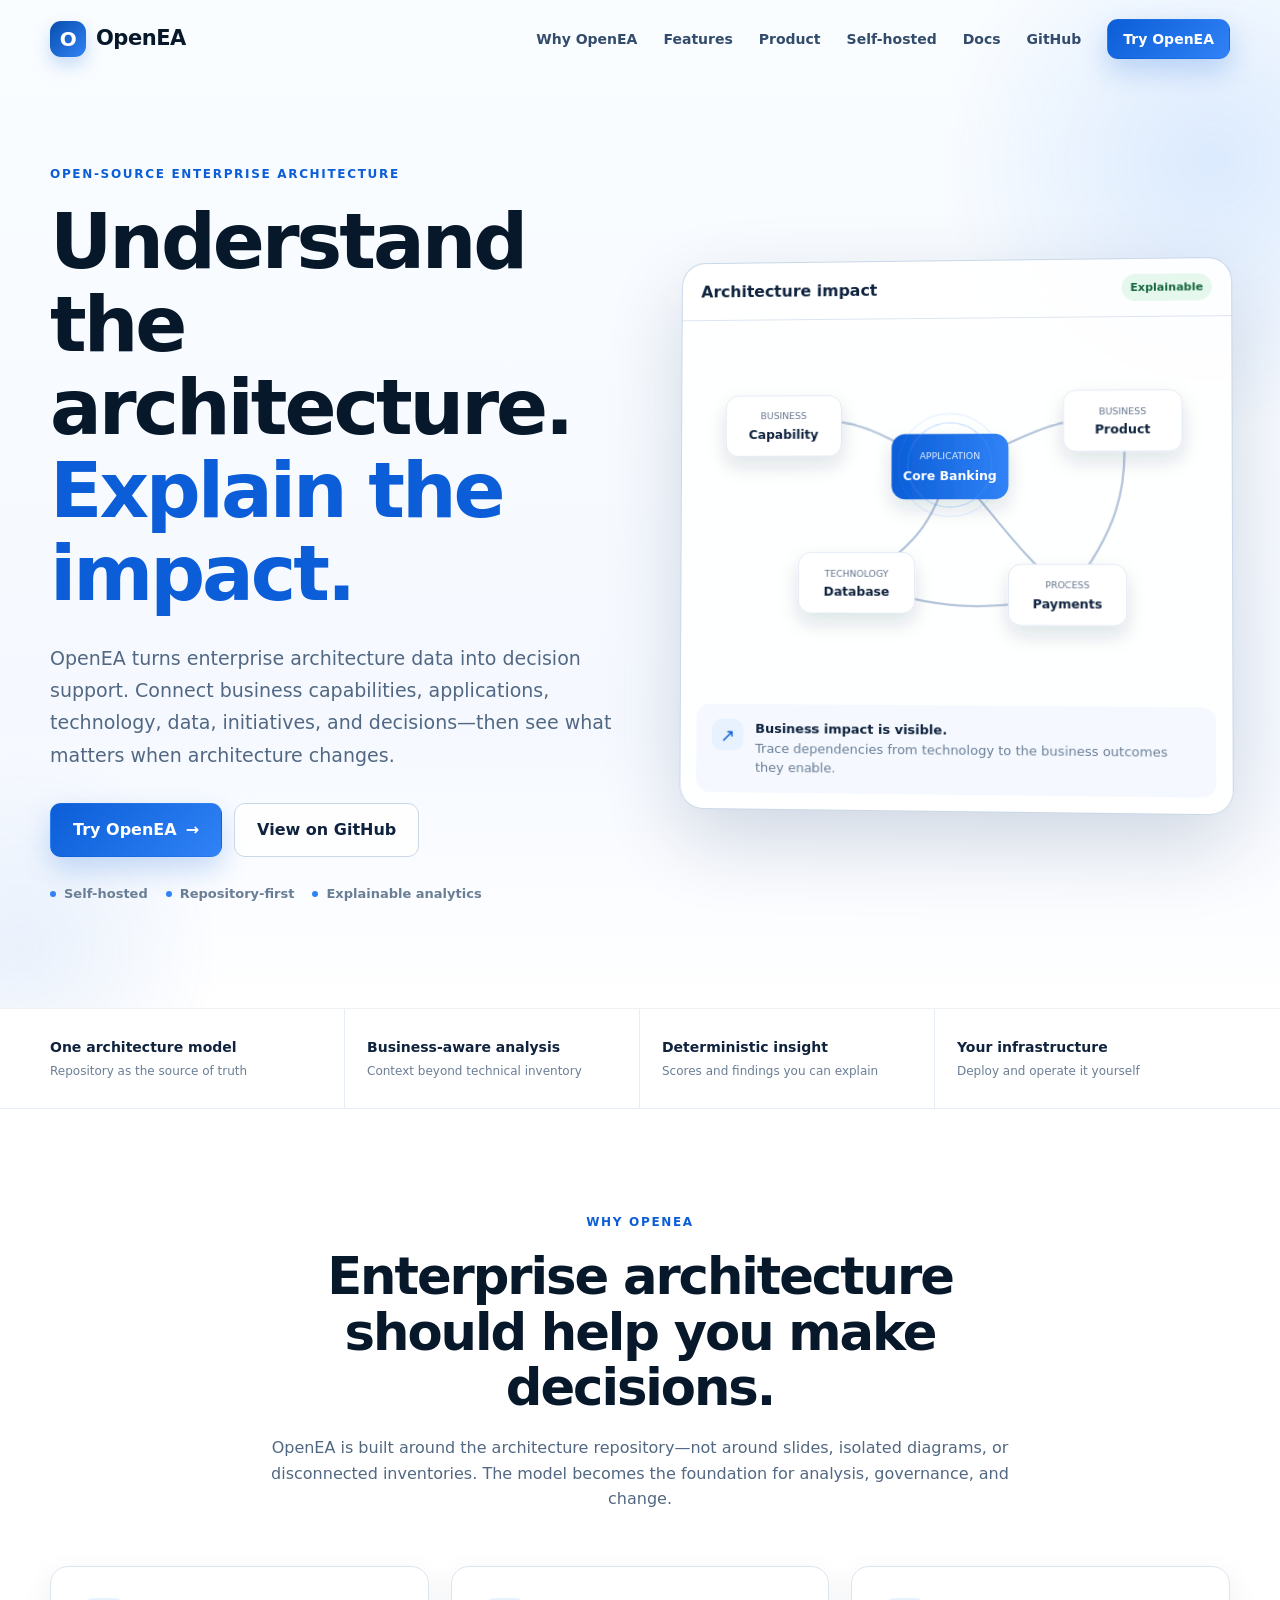
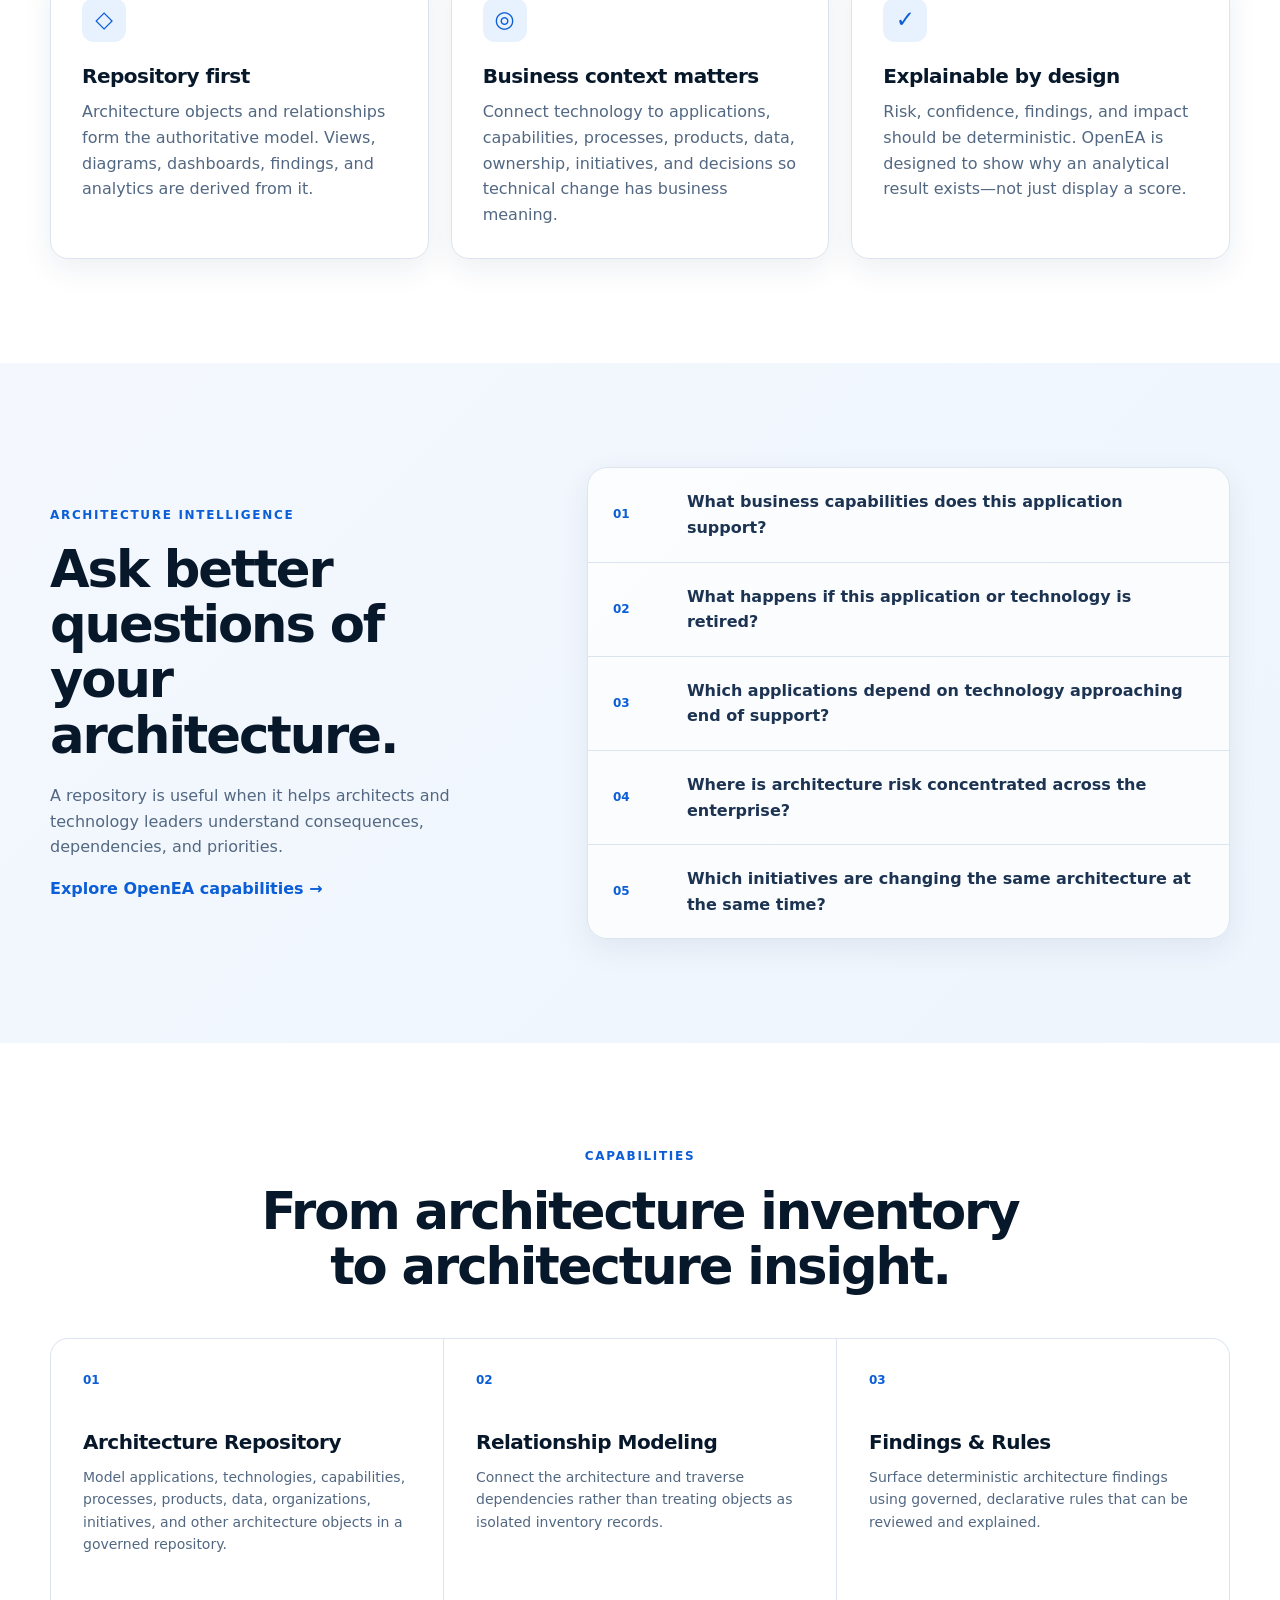
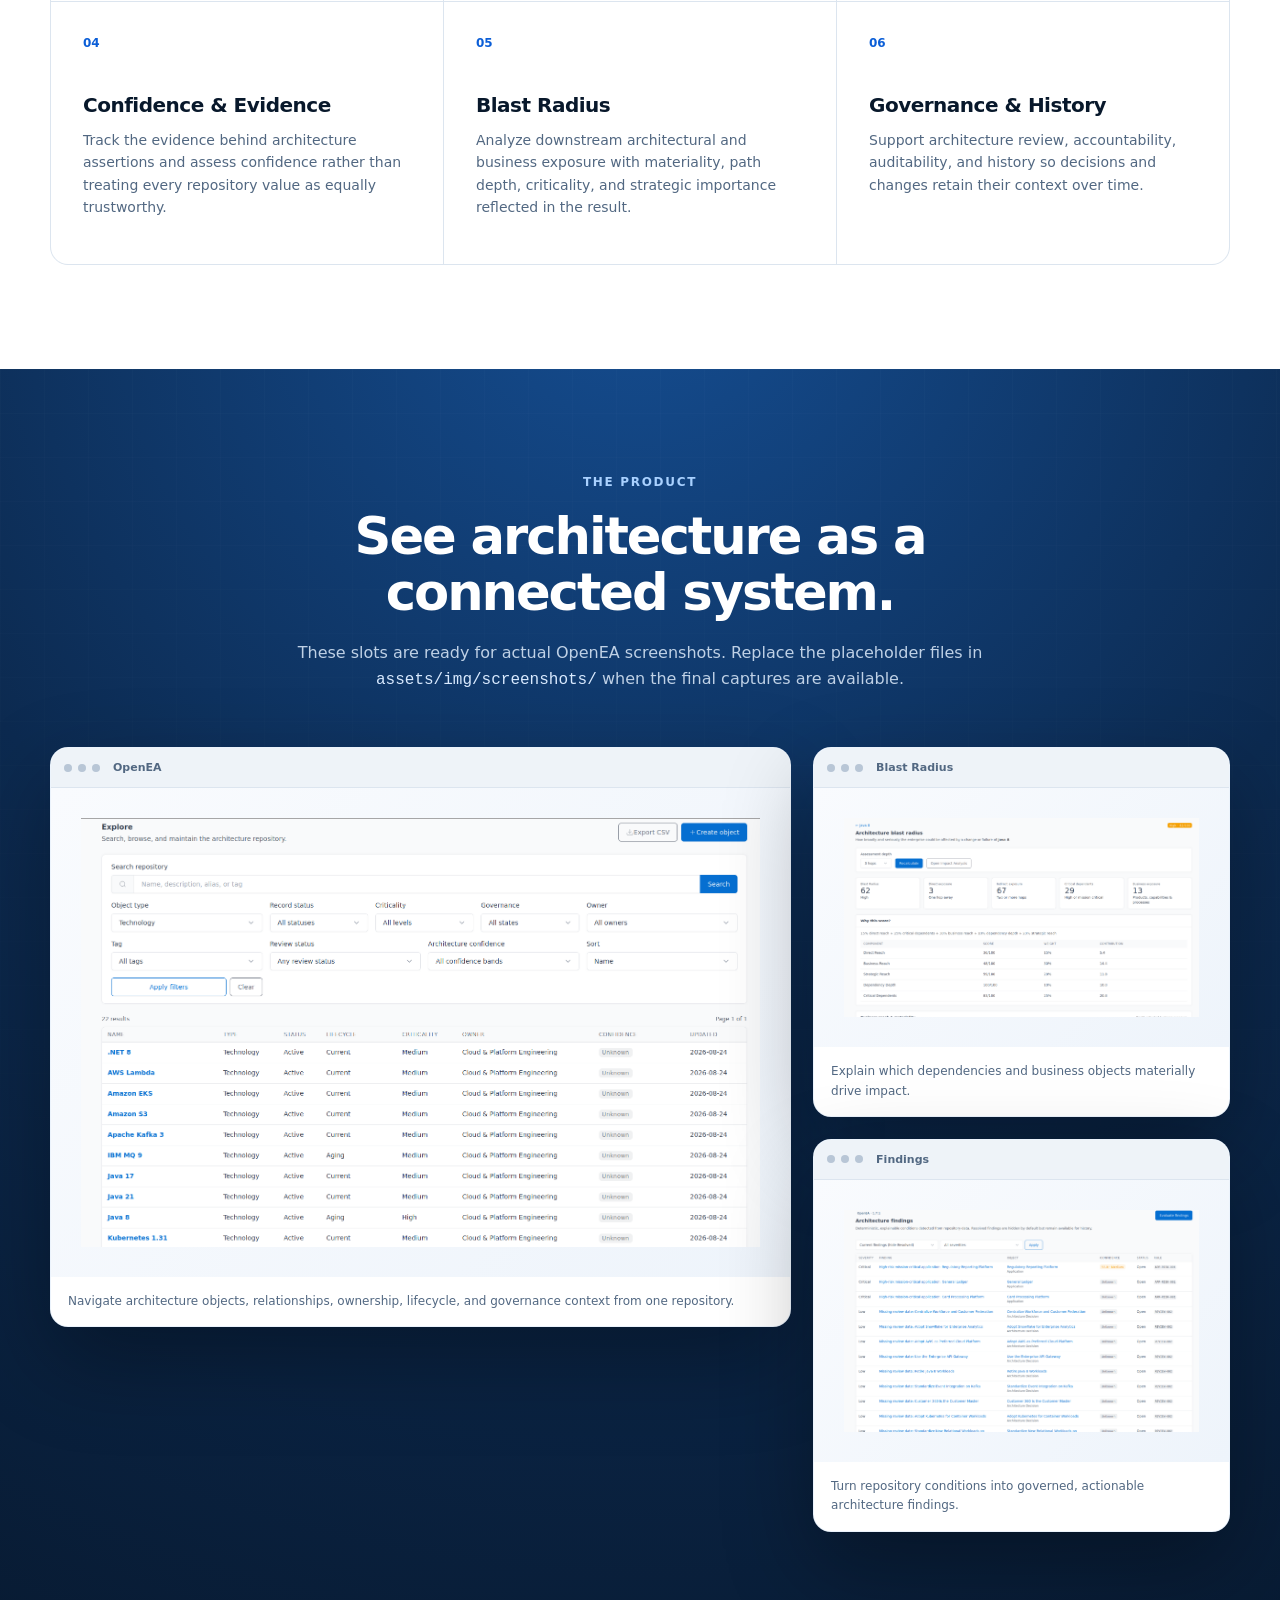
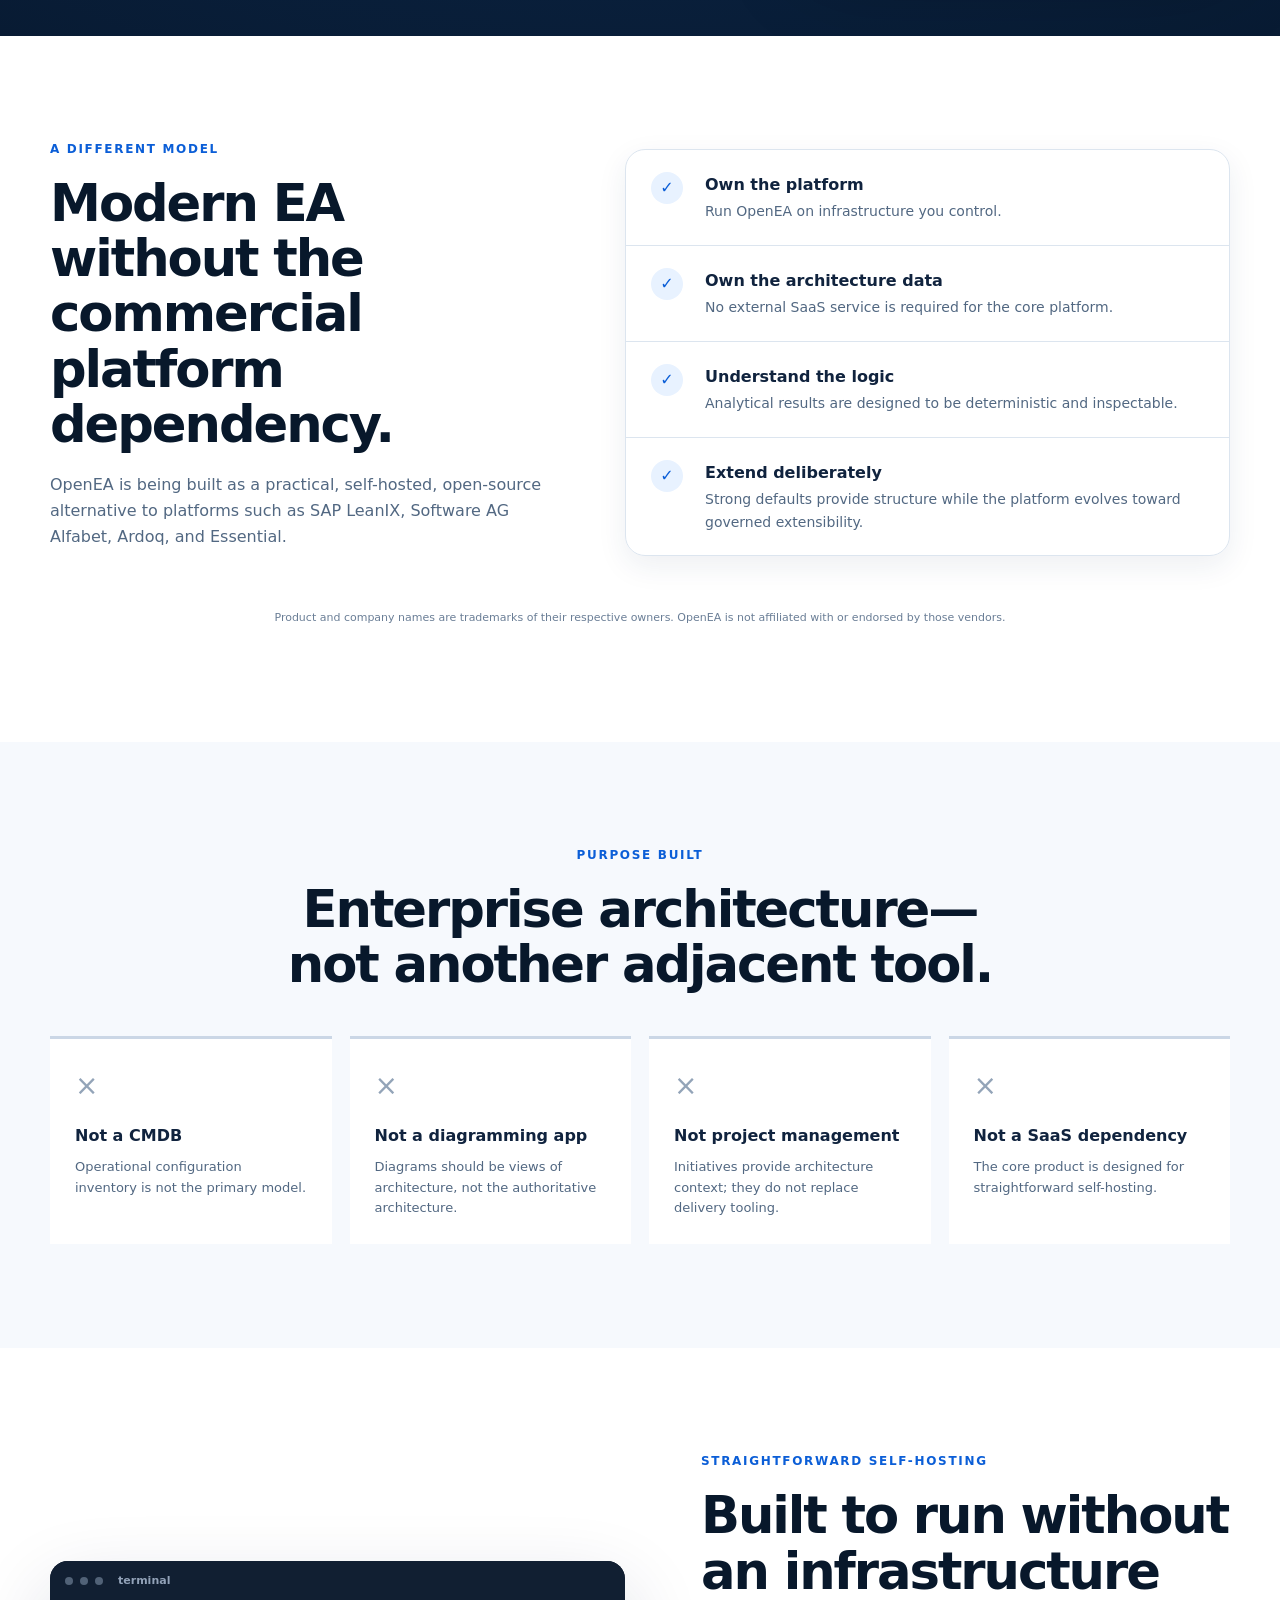
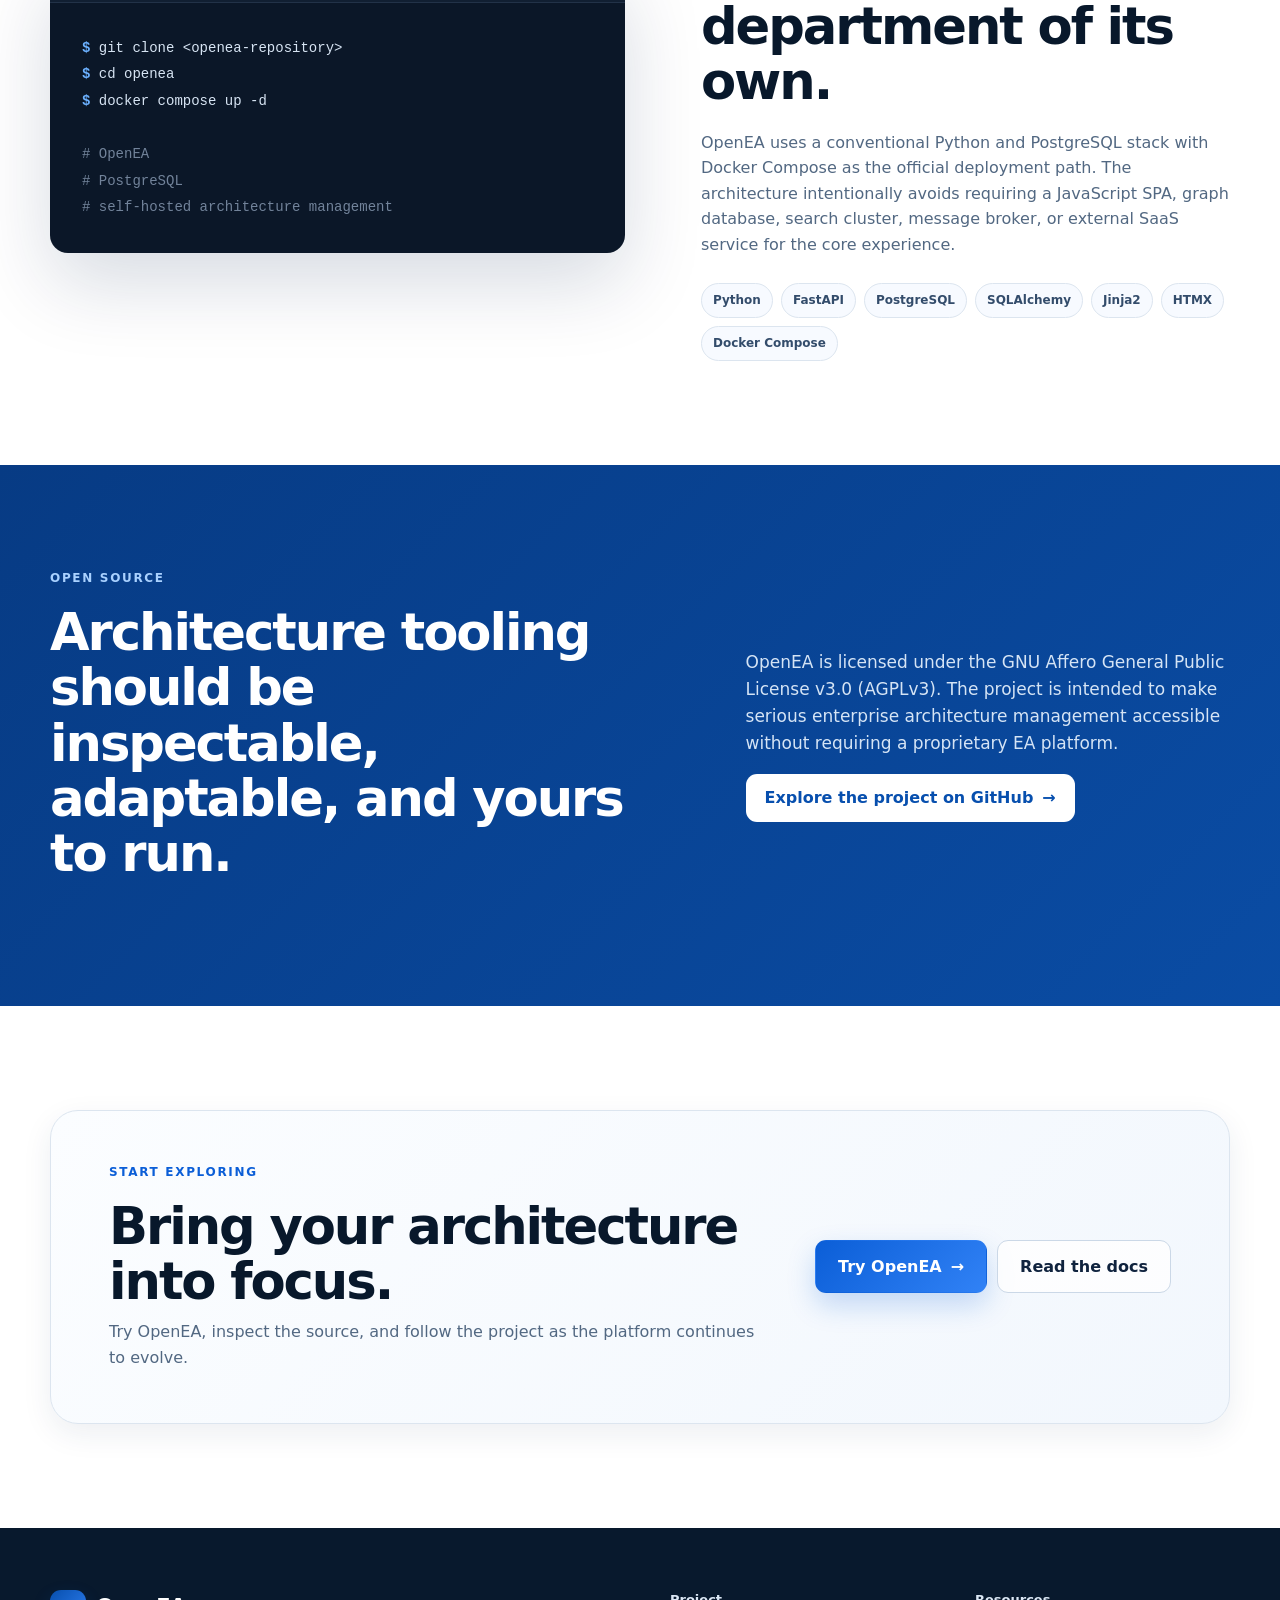
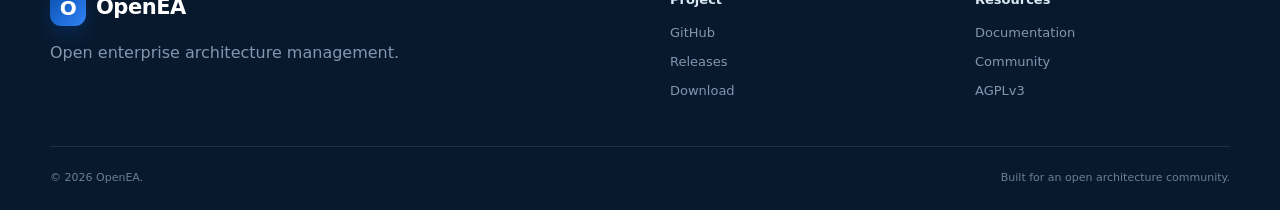
==== index.html @ c056c033 "v0.0.3 - formatting and screenshot additions" ====
<!doctype html>
<html lang="en">

<head>
  <meta charset="utf-8">
  <meta name="viewport" content="width=device-width, initial-scale=1">
  <title>OpenEA — Open Source Enterprise Architecture Management</title>
  <meta name="description"
    content="OpenEA is a modern, self-hosted, open-source enterprise architecture platform for understanding dependencies, business impact, lifecycle risk, and architecture decisions.">
  <meta name="theme-color" content="#0b5ed7">
  <meta name="robots" content="index,follow,max-image-preview:large">
  <link rel="canonical" href="https://openea.dev/">
  <link rel="icon" href="assets/img/favicon.svg" type="image/svg+xml">
  <link rel="manifest" href="site.webmanifest">
  <link rel="stylesheet" href="assets/css/styles.css">

  <meta property="og:type" content="website">
  <meta property="og:site_name" content="OpenEA">
  <meta property="og:title" content="OpenEA — Open Source Enterprise Architecture Management">
  <meta property="og:description"
    content="Model the enterprise. Understand impact. Make architecture decisions with evidence.">
  <meta property="og:url" content="https://openea.dev/">
  <meta property="og:image" content="https://openea.dev/assets/img/openea-social.png">
  <meta name="twitter:card" content="summary_large_image">
  <meta name="twitter:title" content="OpenEA — Open Source Enterprise Architecture Management">
  <meta name="twitter:description" content="A modern, self-hosted, open-source enterprise architecture platform.">
  <meta name="twitter:image" content="https://openea.dev/assets/img/openea-social.png">

  <script type="application/ld+json">
  {
    "@context": "https://schema.org",
    "@type": "SoftwareApplication",
    "name": "OpenEA",
    "url": "https://openea.dev/",
    "applicationCategory": "BusinessApplication",
    "operatingSystem": "Linux, Docker",
    "description": "A modern, self-hosted, open-source enterprise architecture management platform.",
    "license": "https://www.gnu.org/licenses/agpl-3.0.html",
    "isAccessibleForFree": true
  }
  </script>
</head>

<body>
  <a class="skip-link" href="#main">Skip to content</a>

  <header class="site-header" data-header>
    <div class="container nav-wrap">
      <a class="brand" href="./" aria-label="OpenEA home">
        <span class="brand-mark" aria-hidden="true">O</span>
        <span class="brand-name">OpenEA</span>
      </a>

      <button class="nav-toggle" type="button" aria-expanded="false" aria-controls="primary-nav" data-nav-toggle>
        <span class="sr-only">Toggle navigation</span>
        <span></span><span></span><span></span>
      </button>

      <nav id="primary-nav" class="primary-nav" aria-label="Primary navigation" data-nav>
        <a href="#why">Why OpenEA</a>
        <a href="#features">Features</a>
        <a href="#product">Product</a>
        <a href="#self-hosted">Self-hosted</a>
        <a href="docs/">Docs</a>
        <a class="nav-github" href="#" data-github-link>GitHub</a>
        <a class="button button-small button-primary" href="#try" data-try-link>Try OpenEA</a>
      </nav>
    </div>
  </header>

  <main id="main">
    <section class="hero section">
      <div class="hero-orb hero-orb-one" aria-hidden="true"></div>
      <div class="hero-orb hero-orb-two" aria-hidden="true"></div>
      <div class="container hero-grid">
        <div class="hero-copy">
          <div class="eyebrow">Open-source enterprise architecture</div>
          <h1>Understand the architecture.<br><span>Explain the impact.</span></h1>
          <p class="hero-lede">OpenEA turns enterprise architecture data into decision support. Connect business
            capabilities, applications, technology, data, initiatives, and decisions—then see what matters when
            architecture changes.</p>
          <div class="hero-actions">
            <a class="button button-primary button-large" href="#try" data-try-link>Try OpenEA <span
                aria-hidden="true">→</span></a>
            <a class="button button-secondary button-large" href="#" data-github-link>View on GitHub</a>
          </div>
          <div class="hero-meta" aria-label="OpenEA highlights">
            <span>Self-hosted</span>
            <span>Repository-first</span>
            <span>Explainable analytics</span>
          </div>
        </div>

        <div class="hero-visual" aria-label="Illustration of connected enterprise architecture objects">
          <div class="graph-card">
            <div class="graph-toolbar">
              <span class="graph-title">Architecture impact</span>
              <span class="status-pill">Explainable</span>
            </div>
            <div class="graph-canvas" aria-hidden="true">
              <svg viewBox="0 0 680 470" role="img" aria-label="Connected business and technology architecture objects">
                <defs>
                  <linearGradient id="nodeBlue" x1="0" x2="1">
                    <stop offset="0%" stop-color="#0b5ed7" />
                    <stop offset="100%" stop-color="#3182f6" />
                  </linearGradient>
                  <filter id="shadow" x="-50%" y="-50%" width="200%" height="200%">
                    <feDropShadow dx="0" dy="12" stdDeviation="12" flood-color="#0a2540" flood-opacity=".13" />
                  </filter>
                </defs>
                <g class="edges" stroke="#b7c7dd" stroke-width="3" fill="none">
                  <path d="M120 115 C220 85 270 150 335 165" />
                  <path d="M335 165 C420 145 455 95 555 110" />
                  <path d="M335 165 C315 240 285 275 215 315" />
                  <path d="M335 165 C390 225 420 275 485 330" />
                  <path d="M215 315 C310 350 390 355 485 330" />
                  <path d="M555 110 C565 195 545 255 485 330" />
                </g>
                <g filter="url(#shadow)">
                  <rect x="45" y="75" rx="16" ry="16" width="150" height="78" fill="#fff" stroke="#dbe5f1" />
                  <text x="120" y="105" text-anchor="middle" font-size="12" fill="#64748b">BUSINESS</text>
                  <text x="120" y="130" text-anchor="middle" font-size="16" font-weight="700"
                    fill="#10233e">Capability</text>

                  <rect x="260" y="125" rx="18" ry="18" width="150" height="84" fill="url(#nodeBlue)" />
                  <text x="335" y="158" text-anchor="middle" font-size="12" fill="#dcecff">APPLICATION</text>
                  <text x="335" y="184" text-anchor="middle" font-size="16" font-weight="700" fill="#fff">Core
                    Banking</text>

                  <rect x="480" y="70" rx="16" ry="16" width="150" height="78" fill="#fff" stroke="#dbe5f1" />
                  <text x="555" y="101" text-anchor="middle" font-size="12" fill="#64748b">BUSINESS</text>
                  <text x="555" y="126" text-anchor="middle" font-size="16" font-weight="700"
                    fill="#10233e">Product</text>

                  <rect x="140" y="277" rx="16" ry="16" width="150" height="78" fill="#fff" stroke="#dbe5f1" />
                  <text x="215" y="308" text-anchor="middle" font-size="12" fill="#64748b">TECHNOLOGY</text>
                  <text x="215" y="333" text-anchor="middle" font-size="16" font-weight="700"
                    fill="#10233e">Database</text>

                  <rect x="410" y="292" rx="16" ry="16" width="150" height="78" fill="#fff" stroke="#dbe5f1" />
                  <text x="485" y="323" text-anchor="middle" font-size="12" fill="#64748b">PROCESS</text>
                  <text x="485" y="348" text-anchor="middle" font-size="16" font-weight="700"
                    fill="#10233e">Payments</text>
                </g>
                <circle cx="335" cy="165" r="54" fill="none" stroke="#4e9aff" stroke-width="2" opacity=".24" />
                <circle cx="335" cy="165" r="66" fill="none" stroke="#4e9aff" stroke-width="2" opacity=".10" />
              </svg>
            </div>
            <div class="graph-insight">
              <span class="insight-icon" aria-hidden="true">↗</span>
              <div><strong>Business impact is visible.</strong><br><span>Trace dependencies from technology to the
                  business outcomes they enable.</span></div>
            </div>
          </div>
        </div>
      </div>
    </section>

    <section class="trust-strip" aria-label="Product positioning">
      <div class="container trust-grid">
        <div><strong>One architecture model</strong><span>Repository as the source of truth</span></div>
        <div><strong>Business-aware analysis</strong><span>Context beyond technical inventory</span></div>
        <div><strong>Deterministic insight</strong><span>Scores and findings you can explain</span></div>
        <div><strong>Your infrastructure</strong><span>Deploy and operate it yourself</span></div>
      </div>
    </section>

    <section id="why" class="section section-white">
      <div class="container">
        <div class="section-heading centered">
          <div class="eyebrow">Why OpenEA</div>
          <h2>Enterprise architecture should help you make decisions.</h2>
          <p>OpenEA is built around the architecture repository—not around slides, isolated diagrams, or disconnected
            inventories. The model becomes the foundation for analysis, governance, and change.</p>
        </div>

        <div class="principles-grid">
          <article class="feature-card">
            <div class="icon-box" aria-hidden="true">◇</div>
            <h3>Repository first</h3>
            <p>Architecture objects and relationships form the authoritative model. Views, diagrams, dashboards,
              findings, and analytics are derived from it.</p>
          </article>
          <article class="feature-card">
            <div class="icon-box" aria-hidden="true">◎</div>
            <h3>Business context matters</h3>
            <p>Connect technology to applications, capabilities, processes, products, data, ownership, initiatives, and
              decisions so technical change has business meaning.</p>
          </article>
          <article class="feature-card">
            <div class="icon-box" aria-hidden="true">✓</div>
            <h3>Explainable by design</h3>
            <p>Risk, confidence, findings, and impact should be deterministic. OpenEA is designed to show why an
              analytical result exists—not just display a score.</p>
          </article>
        </div>
      </div>
    </section>

    <section class="section questions-section">
      <div class="container questions-grid">
        <div class="section-heading">
          <div class="eyebrow">Architecture intelligence</div>
          <h2>Ask better questions of your architecture.</h2>
          <p>A repository is useful when it helps architects and technology leaders understand consequences,
            dependencies, and priorities.</p>
          <a class="text-link" href="#features">Explore OpenEA capabilities <span aria-hidden="true">→</span></a>
        </div>
        <div class="question-list">
          <div class="question"><span>01</span>
            <p>What business capabilities does this application support?</p>
          </div>
          <div class="question"><span>02</span>
            <p>What happens if this application or technology is retired?</p>
          </div>
          <div class="question"><span>03</span>
            <p>Which applications depend on technology approaching end of support?</p>
          </div>
          <div class="question"><span>04</span>
            <p>Where is architecture risk concentrated across the enterprise?</p>
          </div>
          <div class="question"><span>05</span>
            <p>Which initiatives are changing the same architecture at the same time?</p>
          </div>
        </div>
      </div>
    </section>

    <section id="features" class="section section-white">
      <div class="container">
        <div class="section-heading centered compact">
          <div class="eyebrow">Capabilities</div>
          <h2>From architecture inventory to architecture insight.</h2>
        </div>

        <div class="capability-grid">
          <article class="capability-card">
            <span class="capability-number">01</span>
            <h3>Architecture Repository</h3>
            <p>Model applications, technologies, capabilities, processes, products, data, organizations, initiatives,
              and other architecture objects in a governed repository.</p>
          </article>
          <article class="capability-card">
            <span class="capability-number">02</span>
            <h3>Relationship Modeling</h3>
            <p>Connect the architecture and traverse dependencies rather than treating objects as isolated inventory
              records.</p>
          </article>
          <article class="capability-card">
            <span class="capability-number">03</span>
            <h3>Findings &amp; Rules</h3>
            <p>Surface deterministic architecture findings using governed, declarative rules that can be reviewed and
              explained.</p>
          </article>
          <article class="capability-card">
            <span class="capability-number">04</span>
            <h3>Confidence &amp; Evidence</h3>
            <p>Track the evidence behind architecture assertions and assess confidence rather than treating every
              repository value as equally trustworthy.</p>
          </article>
          <article class="capability-card">
            <span class="capability-number">05</span>
            <h3>Blast Radius</h3>
            <p>Analyze downstream architectural and business exposure with materiality, path depth, criticality, and
              strategic importance reflected in the result.</p>
          </article>
          <article class="capability-card">
            <span class="capability-number">06</span>
            <h3>Governance &amp; History</h3>
            <p>Support architecture review, accountability, auditability, and history so decisions and changes retain
              their context over time.</p>
          </article>
        </div>
      </div>
    </section>

    <section id="product" class="section product-section">
      <div class="container">
        <div class="section-heading centered product-heading">
          <div class="eyebrow eyebrow-light">The product</div>
          <h2>See architecture as a connected system.</h2>
          <p>These slots are ready for actual OpenEA screenshots. Replace the placeholder files in
            <code>assets/img/screenshots/</code> when the final captures are available.</p>
        </div>

        <div class="screenshot-showcase">
          <figure class="screenshot-panel screenshot-panel-main">
            <div class="browser-chrome"><span></span><span></span><span></span><strong>OpenEA</strong></div>
            <div class="screenshot-placeholder">
              <!-- <div class="placeholder-kicker">PRODUCT SCREENSHOT</div>
              <div class="placeholder-title">Architecture repository / object detail</div>
              <div class="placeholder-path">assets/img/screenshots/repository.png</div> -->
              <img src="assets/img/screenshots/repository.png">
            </div>
            <figcaption>Navigate architecture objects, relationships, ownership, lifecycle, and governance context from
              one repository.</figcaption>
          </figure>

          <div class="screenshot-stack">
            <figure class="screenshot-panel">
              <div class="browser-chrome"><span></span><span></span><span></span><strong>Blast Radius</strong></div>
              <div class="screenshot-placeholder screenshot-placeholder-small">
                <!-- <div class="placeholder-kicker">PRODUCT SCREENSHOT</div>
                <div class="placeholder-title">Blast Radius analysis</div>
                <div class="placeholder-path">assets/img/screenshots/blast-radius.png</div> -->
                <img src="assets/img/screenshots/blast-radius.png">
              </div>
              <figcaption>Explain which dependencies and business objects materially drive impact.</figcaption>
            </figure>
            <figure class="screenshot-panel">
              <div class="browser-chrome"><span></span><span></span><span></span><strong>Findings</strong></div>
              <div class="screenshot-placeholder screenshot-placeholder-small">
                <!-- <div class="placeholder-kicker">PRODUCT SCREENSHOT</div>
                <div class="placeholder-title">Architecture findings</div>
                <div class="placeholder-path">assets/img/screenshots/findings.png</div> -->
                <img src="assets/img/screenshots/findings.png">
              </div>
              <figcaption>Turn repository conditions into governed, actionable architecture findings.</figcaption>
            </figure>
          </div>
        </div>
      </div>
    </section>

    <section class="section section-white comparison-section">
      <div class="container comparison-grid">
        <div class="section-heading">
          <div class="eyebrow">A different model</div>
          <h2>Modern EA without the commercial platform dependency.</h2>
          <p>OpenEA is being built as a practical, self-hosted, open-source alternative to platforms such as SAP LeanIX,
            Software AG Alfabet, Ardoq, and Essential.</p>
        </div>
        <div class="comparison-card">
          <div class="comparison-row"><span class="check" aria-hidden="true">✓</span>
            <div><strong>Own the platform</strong>
              <p>Run OpenEA on infrastructure you control.</p>
            </div>
          </div>
          <div class="comparison-row"><span class="check" aria-hidden="true">✓</span>
            <div><strong>Own the architecture data</strong>
              <p>No external SaaS service is required for the core platform.</p>
            </div>
          </div>
          <div class="comparison-row"><span class="check" aria-hidden="true">✓</span>
            <div><strong>Understand the logic</strong>
              <p>Analytical results are designed to be deterministic and inspectable.</p>
            </div>
          </div>
          <div class="comparison-row"><span class="check" aria-hidden="true">✓</span>
            <div><strong>Extend deliberately</strong>
              <p>Strong defaults provide structure while the platform evolves toward governed extensibility.</p>
            </div>
          </div>
        </div>
      </div>
      <p class="trademark-note container">Product and company names are trademarks of their respective owners. OpenEA is
        not affiliated with or endorsed by those vendors.</p>
    </section>

    <section class="section not-a-section">
      <div class="container">
        <div class="section-heading centered compact">
          <div class="eyebrow">Purpose built</div>
          <h2>Enterprise architecture—not another adjacent tool.</h2>
        </div>
        <div class="not-a-grid">
          <div><span aria-hidden="true">×</span><strong>Not a CMDB</strong>
            <p>Operational configuration inventory is not the primary model.</p>
          </div>
          <div><span aria-hidden="true">×</span><strong>Not a diagramming app</strong>
            <p>Diagrams should be views of architecture, not the authoritative architecture.</p>
          </div>
          <div><span aria-hidden="true">×</span><strong>Not project management</strong>
            <p>Initiatives provide architecture context; they do not replace delivery tooling.</p>
          </div>
          <div><span aria-hidden="true">×</span><strong>Not a SaaS dependency</strong>
            <p>The core product is designed for straightforward self-hosting.</p>
          </div>
        </div>
      </div>
    </section>

    <section id="self-hosted" class="section section-white deploy-section">
      <div class="container deploy-grid">
        <div class="deploy-terminal" aria-label="Example OpenEA Docker Compose command">
          <div class="terminal-top"><span></span><span></span><span></span><strong>terminal</strong></div>
          <pre><code><span class="prompt">$</span> git clone &lt;openea-repository&gt;
<span class="prompt">$</span> cd openea
<span class="prompt">$</span> docker compose up -d

<span class="terminal-muted"># OpenEA
# PostgreSQL
# self-hosted architecture management</span></code></pre>
        </div>
        <div class="section-heading">
          <div class="eyebrow">Straightforward self-hosting</div>
          <h2>Built to run without an infrastructure department of its own.</h2>
          <p>OpenEA uses a conventional Python and PostgreSQL stack with Docker Compose as the official deployment path.
            The architecture intentionally avoids requiring a JavaScript SPA, graph database, search cluster, message
            broker, or external SaaS service for the core experience.</p>
          <div class="tech-pills" aria-label="OpenEA technology stack">
            <span>Python</span><span>FastAPI</span><span>PostgreSQL</span><span>SQLAlchemy</span><span>Jinja2</span><span>HTMX</span><span>Docker
              Compose</span>
          </div>
        </div>
      </div>
    </section>

    <section class="section open-source-section">
      <div class="container open-source-grid">
        <div>
          <div class="eyebrow eyebrow-light">Open source</div>
          <h2>Architecture tooling should be inspectable, adaptable, and yours to run.</h2>
        </div>
        <div class="open-source-copy">
          <p>OpenEA is licensed under the GNU Affero General Public License v3.0 (AGPLv3). The project is intended to
            make serious enterprise architecture management accessible without requiring a proprietary EA platform.</p>
          <a class="button button-light" href="#" data-github-link>Explore the project on GitHub <span
              aria-hidden="true">→</span></a>
        </div>
      </div>
    </section>

    <section id="try" class="section final-cta">
      <div class="container final-cta-inner">
        <div>
          <div class="eyebrow">Start exploring</div>
          <h2>Bring your architecture into focus.</h2>
          <p>Try OpenEA, inspect the source, and follow the project as the platform continues to evolve.</p>
        </div>
        <div class="final-cta-actions">
          <a class="button button-primary button-large" href="#try" data-try-link>Try OpenEA <span
              aria-hidden="true">→</span></a>
          <a class="button button-secondary button-large" href="docs/">Read the docs</a>
        </div>
      </div>
    </section>
  </main>

  <footer class="site-footer">
    <div class="container footer-grid">
      <div class="footer-brand">
        <a class="brand brand-footer" href="/"><span class="brand-mark" aria-hidden="true">O</span><span
            class="brand-name">OpenEA</span></a>
        <p>Open enterprise architecture management.</p>
      </div>
      <div class="footer-links">
        <div><strong>Project</strong><a href="#" data-github-link>GitHub</a><a href="releases/">Releases</a><a
            href="download/">Download</a></div>
        <div><strong>Resources</strong><a href="docs/">Documentation</a><a href="community/">Community</a><a
            href="https://www.gnu.org/licenses/agpl-3.0.html" rel="noopener">AGPLv3</a></div>
      </div>
    </div>
    <div class="container footer-bottom"><span>© <span data-year></span> OpenEA.</span><span>Built for an open
        architecture community.</span></div>
  </footer>

  <script src="assets/js/main.js" defer></script>
</body>

</html>
---- assets/css/styles.css ----
:root {
  --blue-900: #073b84;
  --blue-800: #074fae;
  --blue-700: #0b5ed7;
  --blue-600: #1d6fe8;
  --blue-500: #3182f6;
  --blue-100: #e8f2ff;
  --blue-050: #f5f9ff;
  --ink-950: #08182b;
  --ink-900: #10233e;
  --ink-800: #1c3352;
  --ink-700: #334c6b;
  --ink-600: #526882;
  --ink-500: #6a7e96;
  --line: #dce5ef;
  --line-strong: #cbd8e7;
  --white: #ffffff;
  --surface: #f7faff;
  --shadow-sm: 0 10px 30px rgba(23, 51, 88, .08);
  --shadow-lg: 0 30px 80px rgba(6, 34, 72, .16);
  --radius-sm: 12px;
  --radius-md: 18px;
  --radius-lg: 28px;
  --container: 1180px;
}

* { box-sizing: border-box; }
html { scroll-behavior: smooth; }
body {
  margin: 0;
  color: var(--ink-900);
  background: var(--white);
  font-family: Inter, ui-sans-serif, system-ui, -apple-system, BlinkMacSystemFont, "Segoe UI", sans-serif;
  font-size: 16px;
  line-height: 1.6;
  text-rendering: optimizeLegibility;
  -webkit-font-smoothing: antialiased;
}
img, svg { display: block; max-width: 100%; }
a { color: inherit; }
button, input, textarea, select { font: inherit; }
code, pre { font-family: "SFMono-Regular", Consolas, "Liberation Mono", monospace; }

.sr-only { position: absolute; width: 1px; height: 1px; padding: 0; margin: -1px; overflow: hidden; clip: rect(0,0,0,0); white-space: nowrap; border: 0; }
.skip-link { position: fixed; z-index: 9999; top: 10px; left: 10px; transform: translateY(-160%); padding: 10px 14px; background: var(--ink-950); color: #fff; border-radius: 8px; text-decoration: none; }
.skip-link:focus { transform: translateY(0); }

.container { width: min(calc(100% - 40px), var(--container)); margin-inline: auto; }
.section { position: relative; padding: 104px 0; }
.section-white { background: var(--white); }

.site-header { position: fixed; z-index: 1000; top: 0; left: 0; width: 100%; transition: background .2s ease, box-shadow .2s ease, border-color .2s ease; border-bottom: 1px solid transparent; }
.site-header.is-scrolled { background: rgba(255,255,255,.92); backdrop-filter: blur(16px); border-color: rgba(220,229,239,.8); box-shadow: 0 8px 30px rgba(15,36,65,.05); }
.nav-wrap { min-height: 78px; display: flex; align-items: center; justify-content: space-between; gap: 28px; }
.brand { display: inline-flex; align-items: center; gap: 10px; color: var(--ink-950); text-decoration: none; font-weight: 800; letter-spacing: -.03em; }
.brand-mark { display: grid; place-items: center; width: 36px; height: 36px; border-radius: 11px; background: linear-gradient(135deg, var(--blue-800), var(--blue-500)); color: #fff; font-size: 20px; box-shadow: 0 8px 18px rgba(11,94,215,.22); }
.brand-name { font-size: 21px; }
.primary-nav { display: flex; align-items: center; gap: 26px; }
.primary-nav > a { color: var(--ink-700); text-decoration: none; font-size: 14px; font-weight: 650; }
.primary-nav > a:hover { color: var(--blue-700); }
.nav-toggle { display: none; width: 42px; height: 42px; padding: 9px; border: 1px solid var(--line); border-radius: 10px; background: #fff; }
.nav-toggle span:not(.sr-only) { display: block; height: 2px; margin: 5px 0; background: var(--ink-900); }

.button { display: inline-flex; align-items: center; justify-content: center; gap: 9px; min-height: 44px; padding: 10px 18px; border: 1px solid transparent; border-radius: 11px; font-weight: 750; text-decoration: none; transition: transform .18s ease, box-shadow .18s ease, background .18s ease; }
.button:hover { transform: translateY(-1px); }
.button-primary { color: #fff !important; background: linear-gradient(135deg, var(--blue-700), var(--blue-500)); box-shadow: 0 12px 28px rgba(11,94,215,.22); }
.button-primary:hover { box-shadow: 0 16px 34px rgba(11,94,215,.3); }
.button-secondary { color: var(--ink-900); background: rgba(255,255,255,.8); border-color: var(--line-strong); }
.button-light { background: #fff; color: var(--blue-800); }
.button-small { min-height: 40px; padding: 8px 15px; }
.button-large { min-height: 52px; padding: 13px 22px; }

.eyebrow { margin-bottom: 17px; color: var(--blue-700); font-size: 12px; font-weight: 850; letter-spacing: .14em; text-transform: uppercase; }
.eyebrow-light { color: #a9d1ff; }
.section-heading { max-width: 610px; }
.section-heading.centered { max-width: 760px; margin: 0 auto 54px; text-align: center; }
.section-heading.compact { margin-bottom: 44px; }
h1, h2, h3 { margin-top: 0; color: var(--ink-950); line-height: 1.08; letter-spacing: -.04em; }
h1 { margin-bottom: 26px; font-size: clamp(3rem, 6vw, 5.5rem); }
h1 span { color: var(--blue-700); }
h2 { margin-bottom: 20px; font-size: clamp(2.2rem, 4vw, 3.5rem); }
h3 { margin-bottom: 12px; font-size: 1.25rem; letter-spacing: -.025em; }
p { margin-top: 0; color: var(--ink-600); }

.hero { min-height: 790px; padding-top: 165px; overflow: hidden; background: linear-gradient(180deg, #fafdff 0%, #f5f9ff 72%, #ffffff 100%); }
.hero-grid { display: grid; grid-template-columns: 1.01fr .99fr; align-items: center; gap: 62px; }
.hero-copy { position: relative; z-index: 2; }
.hero-lede { max-width: 680px; margin-bottom: 32px; font-size: 19px; line-height: 1.7; }
.hero-actions { display: flex; flex-wrap: wrap; gap: 12px; margin-bottom: 27px; }
.hero-meta { display: flex; flex-wrap: wrap; gap: 9px 18px; color: var(--ink-500); font-size: 13px; font-weight: 650; }
.hero-meta span { display: inline-flex; align-items: center; gap: 8px; }
.hero-meta span::before { content: ""; width: 6px; height: 6px; border-radius: 50%; background: var(--blue-500); }
.hero-orb { position: absolute; border-radius: 50%; filter: blur(1px); pointer-events: none; }
.hero-orb-one { width: 560px; height: 560px; right: -210px; top: -120px; background: radial-gradient(circle, rgba(49,130,246,.14), rgba(49,130,246,0) 68%); }
.hero-orb-two { width: 400px; height: 400px; left: -180px; bottom: -140px; background: radial-gradient(circle, rgba(11,94,215,.08), rgba(11,94,215,0) 70%); }
.graph-card { position: relative; z-index: 1; overflow: hidden; border: 1px solid rgba(188,205,225,.8); border-radius: 24px; background: rgba(255,255,255,.88); box-shadow: var(--shadow-lg); transform: perspective(1200px) rotateY(-3deg) rotateX(1deg); }
.graph-toolbar { display: flex; align-items: center; justify-content: space-between; min-height: 58px; padding: 0 19px; border-bottom: 1px solid var(--line); }
.graph-title { font-weight: 750; }
.status-pill { padding: 5px 9px; border-radius: 999px; color: #14653c; background: #e6f7ed; font-size: 11px; font-weight: 800; }
.graph-canvas { padding: 18px 10px 2px; }
.graph-insight { display: flex; gap: 12px; margin: 0 16px 16px; padding: 15px 16px; border-radius: 14px; background: var(--blue-050); font-size: 13px; line-height: 1.5; }
.graph-insight strong { color: var(--ink-900); }
.graph-insight span { color: var(--ink-500); }
.insight-icon { display: grid; place-items: center; flex: 0 0 32px; width: 32px; height: 32px; border-radius: 10px; background: var(--blue-100); color: var(--blue-700) !important; font-size: 18px; }

.trust-strip { border-top: 1px solid #edf2f7; border-bottom: 1px solid #e7edf5; background: #fff; }
.trust-grid { display: grid; grid-template-columns: repeat(4, 1fr); }
.trust-grid div { padding: 27px 22px; border-right: 1px solid #e7edf5; }
.trust-grid div:first-child { padding-left: 0; }
.trust-grid div:last-child { border-right: 0; }
.trust-grid strong, .trust-grid span { display: block; }
.trust-grid strong { margin-bottom: 3px; font-size: 14px; }
.trust-grid span { color: var(--ink-500); font-size: 12px; }

.principles-grid { display: grid; grid-template-columns: repeat(3, 1fr); gap: 22px; }
.feature-card { padding: 31px; border: 1px solid var(--line); border-radius: var(--radius-md); background: #fff; box-shadow: var(--shadow-sm); }
.icon-box { display: grid; place-items: center; width: 44px; height: 44px; margin-bottom: 24px; border-radius: 12px; background: var(--blue-100); color: var(--blue-700); font-size: 23px; font-weight: 800; }
.feature-card p { margin-bottom: 0; }

.questions-section { background: linear-gradient(135deg, #f4f8fe 0%, #eef5fd 100%); }
.questions-grid { display: grid; grid-template-columns: .82fr 1.18fr; gap: 90px; align-items: center; }
.text-link { color: var(--blue-700); font-weight: 750; text-decoration: none; }
.question-list { overflow: hidden; border: 1px solid var(--line); border-radius: 20px; background: rgba(255,255,255,.72); box-shadow: var(--shadow-sm); }
.question { display: grid; grid-template-columns: 55px 1fr; gap: 19px; align-items: center; padding: 21px 25px; border-bottom: 1px solid var(--line); }
.question:last-child { border-bottom: 0; }
.question span { color: var(--blue-700); font-size: 12px; font-weight: 850; }
.question p { margin: 0; color: var(--ink-800); font-weight: 650; }

.capability-grid { display: grid; grid-template-columns: repeat(3, 1fr); gap: 1px; overflow: hidden; border: 1px solid var(--line); border-radius: var(--radius-md); background: var(--line); }
.capability-card { min-height: 262px; padding: 32px; background: #fff; }
.capability-number { display: block; margin-bottom: 42px; color: var(--blue-700); font-size: 12px; font-weight: 850; }
.capability-card p { margin-bottom: 0; font-size: 14px; }

.product-section { overflow: hidden; background: radial-gradient(circle at 50% -10%, #154e93 0%, #0c2a50 52%, #081b33 100%); }
.product-section::before { content: ""; position: absolute; inset: 0; opacity: .12; background-image: linear-gradient(rgba(255,255,255,.12) 1px, transparent 1px), linear-gradient(90deg, rgba(255,255,255,.12) 1px, transparent 1px); background-size: 44px 44px; mask-image: linear-gradient(to bottom, #000 0%, transparent 82%); }
.product-heading { position: relative; z-index: 1; }
.product-heading h2, .product-heading p { color: #fff; }
.product-heading p { color: #bfd1e6; }
.product-heading code { color: #d9eaff; }
.screenshot-showcase { position: relative; z-index: 1; display: grid; grid-template-columns: 1.28fr .72fr; gap: 22px; align-items: start; }
.screenshot-stack { display: grid; gap: 22px; }
.screenshot-panel { overflow: hidden; margin: 0; border: 1px solid rgba(189,214,243,.23); border-radius: 18px; background: #f8fbff; box-shadow: 0 35px 90px rgba(0,0,0,.32); }
.browser-chrome { display: flex; align-items: center; gap: 6px; min-height: 40px; padding: 0 13px; border-bottom: 1px solid var(--line); background: #eef3f8; }
.browser-chrome span { width: 8px; height: 8px; border-radius: 50%; background: #b8c6d6; }
.browser-chrome strong { margin-left: 7px; color: var(--ink-600); font-size: 11px; }
.screenshot-placeholder { min-height: 430px; display: flex; flex-direction: column; align-items: center; justify-content: center; padding: 30px; text-align: center; background: linear-gradient(135deg, #f9fbfe, #eef4fb); }
.screenshot-placeholder-small { min-height: 190px; }
.placeholder-kicker { margin-bottom: 7px; color: var(--blue-700); font-size: 10px; font-weight: 900; letter-spacing: .13em; }
.placeholder-title { margin-bottom: 8px; color: var(--ink-900); font-weight: 800; }
.placeholder-path { color: var(--ink-500); font-family: monospace; font-size: 11px; }
.screenshot-panel figcaption { padding: 15px 17px; color: var(--ink-600); background: #fff; font-size: 12px; }

.comparison-grid { display: grid; grid-template-columns: .9fr 1.1fr; gap: 80px; align-items: center; }
.comparison-card { overflow: hidden; border: 1px solid var(--line); border-radius: 20px; box-shadow: var(--shadow-sm); }
.comparison-row { display: grid; grid-template-columns: 38px 1fr; gap: 16px; padding: 22px 25px; border-bottom: 1px solid var(--line); }
.comparison-row:last-child { border-bottom: 0; }
.comparison-row p { margin: 3px 0 0; font-size: 14px; }
.check { display: grid; place-items: center; width: 32px; height: 32px; border-radius: 50%; color: var(--blue-700); background: var(--blue-100); font-weight: 900; }
.trademark-note { margin-top: 44px; color: var(--ink-500); font-size: 11px; text-align: center; }

.not-a-section { background: #f6f9fd; }
.not-a-grid { display: grid; grid-template-columns: repeat(4, 1fr); gap: 18px; }
.not-a-grid > div { padding: 25px; border-top: 3px solid #cbd7e6; background: #fff; }
.not-a-grid > div > span { display: block; margin-bottom: 14px; color: #93a4b8; font-size: 28px; font-weight: 300; }
.not-a-grid strong { display: block; margin-bottom: 8px; }
.not-a-grid p { margin: 0; font-size: 13px; }

.deploy-grid { display: grid; grid-template-columns: 1fr .92fr; gap: 76px; align-items: center; }
.deploy-terminal { overflow: hidden; border-radius: 18px; background: #0b1728; box-shadow: var(--shadow-lg); }
.terminal-top { display: flex; align-items: center; gap: 7px; height: 42px; padding: 0 15px; border-bottom: 1px solid #223248; background: #111f32; }
.terminal-top span { width: 8px; height: 8px; border-radius: 50%; background: #516277; }
.terminal-top strong { margin-left: 8px; color: #92a2b8; font-size: 11px; }
.deploy-terminal pre { margin: 0; padding: 32px; overflow-x: auto; color: #d7e4f3; font-size: 14px; line-height: 1.9; }
.prompt { color: #6cb1ff; font-weight: 800; }
.terminal-muted { color: #72839a; }
.tech-pills { display: flex; flex-wrap: wrap; gap: 8px; margin-top: 25px; }
.tech-pills span { padding: 7px 11px; border: 1px solid var(--line); border-radius: 999px; color: var(--ink-700); background: var(--surface); font-size: 12px; font-weight: 700; }

.open-source-section { background: linear-gradient(135deg, var(--blue-900), #0a4ca4); }
.open-source-grid { display: grid; grid-template-columns: 1fr .8fr; gap: 90px; align-items: center; }
.open-source-section h2, .open-source-section p { color: #fff; }
.open-source-copy p { color: #d5e4f5; font-size: 17px; }

.final-cta { background: #fff; }
.final-cta-inner { display: flex; align-items: center; justify-content: space-between; gap: 50px; padding: 52px 58px; border: 1px solid var(--line); border-radius: var(--radius-lg); background: linear-gradient(135deg, #fbfdff, #f2f7fd); box-shadow: var(--shadow-sm); }
.final-cta-inner h2 { margin-bottom: 10px; }
.final-cta-inner p { margin-bottom: 0; }
.final-cta-actions { display: flex; flex-wrap: wrap; justify-content: flex-end; gap: 10px; flex: 0 0 auto; }

.site-footer { padding: 62px 0 24px; background: #08192d; }
.brand-footer { color: #fff; }
.footer-grid { display: grid; grid-template-columns: 1fr 1fr; gap: 60px; padding-bottom: 44px; }
.footer-brand p { margin-top: 14px; color: #8296af; }
.footer-links { display: grid; grid-template-columns: repeat(2, 1fr); gap: 50px; }
.footer-links div { display: flex; flex-direction: column; gap: 8px; }
.footer-links strong { margin-bottom: 5px; color: #dbe7f4; font-size: 13px; }
.footer-links a { color: #8296af; font-size: 13px; text-decoration: none; }
.footer-links a:hover { color: #fff; }
.footer-bottom { display: flex; justify-content: space-between; gap: 20px; padding-top: 22px; border-top: 1px solid #1d3048; color: #698098; font-size: 11px; }

.subpage { min-height: 100vh; background: linear-gradient(180deg, #fafdff, #f4f8fe); }
.subpage main { min-height: calc(100vh - 180px); display: grid; place-items: center; padding: 150px 0 80px; }
.subpage-card { width: min(720px, 100%); padding: 50px; border: 1px solid var(--line); border-radius: 24px; background: #fff; box-shadow: var(--shadow-sm); text-align: center; }
.subpage-card p { max-width: 560px; margin: 0 auto 25px; }

@media (max-width: 1000px) {
  .section { padding: 82px 0; }
  .hero { min-height: auto; padding-top: 130px; }
  .hero-grid, .questions-grid, .comparison-grid, .deploy-grid, .open-source-grid { grid-template-columns: 1fr; gap: 52px; }
  .hero-copy { text-align: center; }
  .hero-lede { margin-inline: auto; }
  .hero-actions, .hero-meta { justify-content: center; }
  .graph-card { max-width: 690px; margin-inline: auto; transform: none; }
  .capability-grid { grid-template-columns: repeat(2, 1fr); }
  .screenshot-showcase { grid-template-columns: 1fr; }
  .screenshot-stack { grid-template-columns: 1fr 1fr; }
  .not-a-grid { grid-template-columns: repeat(2, 1fr); }
  .final-cta-inner { flex-direction: column; align-items: flex-start; }
  .final-cta-actions { justify-content: flex-start; }
}

@media (max-width: 820px) {
  .nav-toggle { display: block; }
  .primary-nav { position: absolute; top: 68px; left: 20px; right: 20px; display: none; flex-direction: column; align-items: stretch; gap: 0; padding: 12px; border: 1px solid var(--line); border-radius: 16px; background: rgba(255,255,255,.98); box-shadow: var(--shadow-lg); }
  .primary-nav.is-open { display: flex; }
  .primary-nav > a { padding: 11px 10px; }
  .primary-nav .button { margin-top: 5px; }
  .trust-grid { grid-template-columns: repeat(2, 1fr); }
  .trust-grid div:nth-child(2) { border-right: 0; }
  .trust-grid div:nth-child(-n+2) { border-bottom: 1px solid #e7edf5; }
  .principles-grid { grid-template-columns: 1fr; }
  .footer-grid { grid-template-columns: 1fr; }
}

@media (max-width: 620px) {
  .container { width: min(calc(100% - 28px), var(--container)); }
  .section { padding: 68px 0; }
  .hero { padding-top: 118px; }
  h1 { font-size: clamp(2.75rem, 14vw, 4.2rem); }
  h2 { font-size: 2.2rem; }
  .hero-lede { font-size: 17px; }
  .hero-actions .button { width: 100%; }
  .hero-meta { gap: 8px 12px; }
  .graph-canvas { margin-inline: -45px; }
  .trust-grid, .capability-grid, .screenshot-stack, .not-a-grid { grid-template-columns: 1fr; }
  .trust-grid div, .trust-grid div:first-child { padding: 20px 0; border-right: 0; border-bottom: 1px solid #e7edf5; }
  .trust-grid div:last-child { border-bottom: 0; }
  .question { grid-template-columns: 37px 1fr; padding: 18px; }
  .capability-card { min-height: auto; }
  .capability-number { margin-bottom: 24px; }
  .screenshot-placeholder { min-height: 290px; }
  .screenshot-placeholder-small { min-height: 190px; }
  .deploy-terminal pre { padding: 23px; font-size: 12px; }
  .final-cta-inner { padding: 34px 25px; }
  .final-cta-actions, .final-cta-actions .button { width: 100%; }
  .footer-links { grid-template-columns: 1fr 1fr; gap: 25px; }
  .footer-bottom { flex-direction: column; }
  .subpage-card { padding: 36px 22px; }
}

@media (prefers-reduced-motion: reduce) {
  html { scroll-behavior: auto; }
  *, *::before, *::after { animation-duration: .01ms !important; animation-iteration-count: 1 !important; transition-duration: .01ms !important; }
}
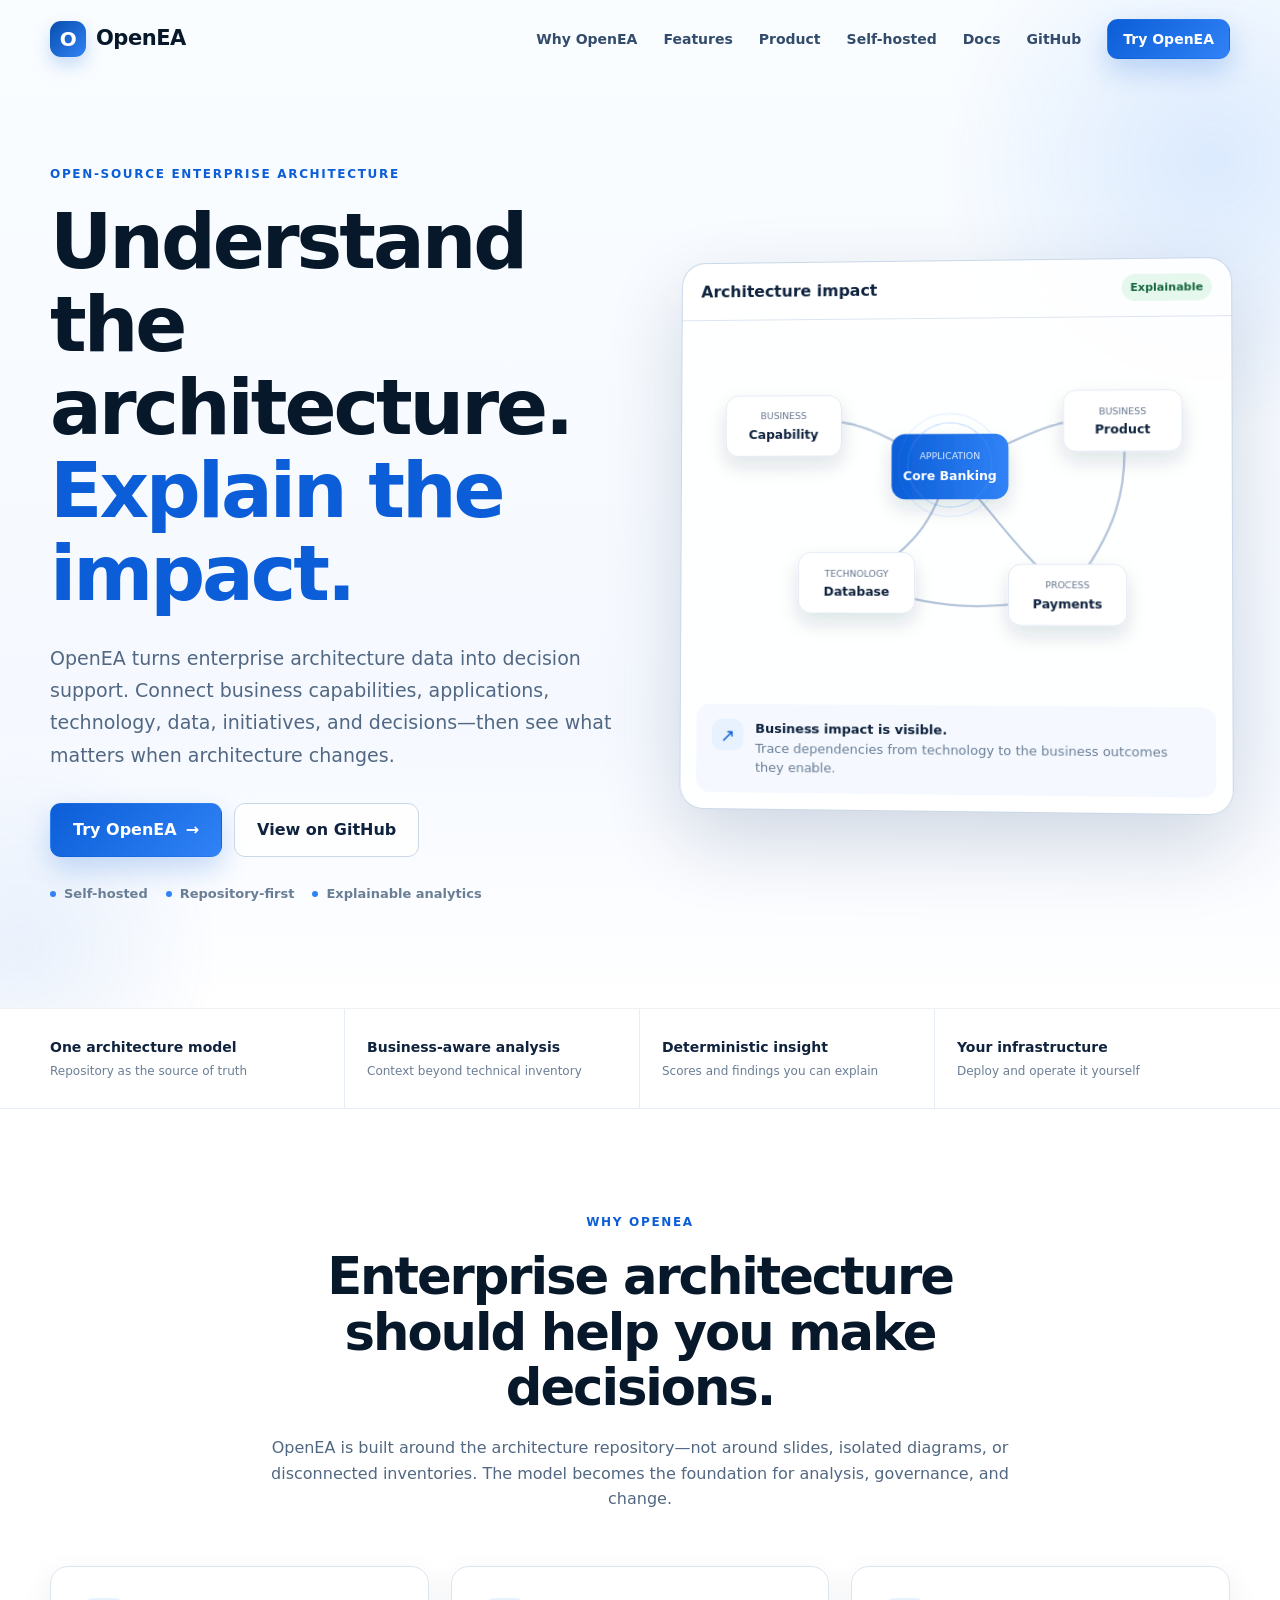
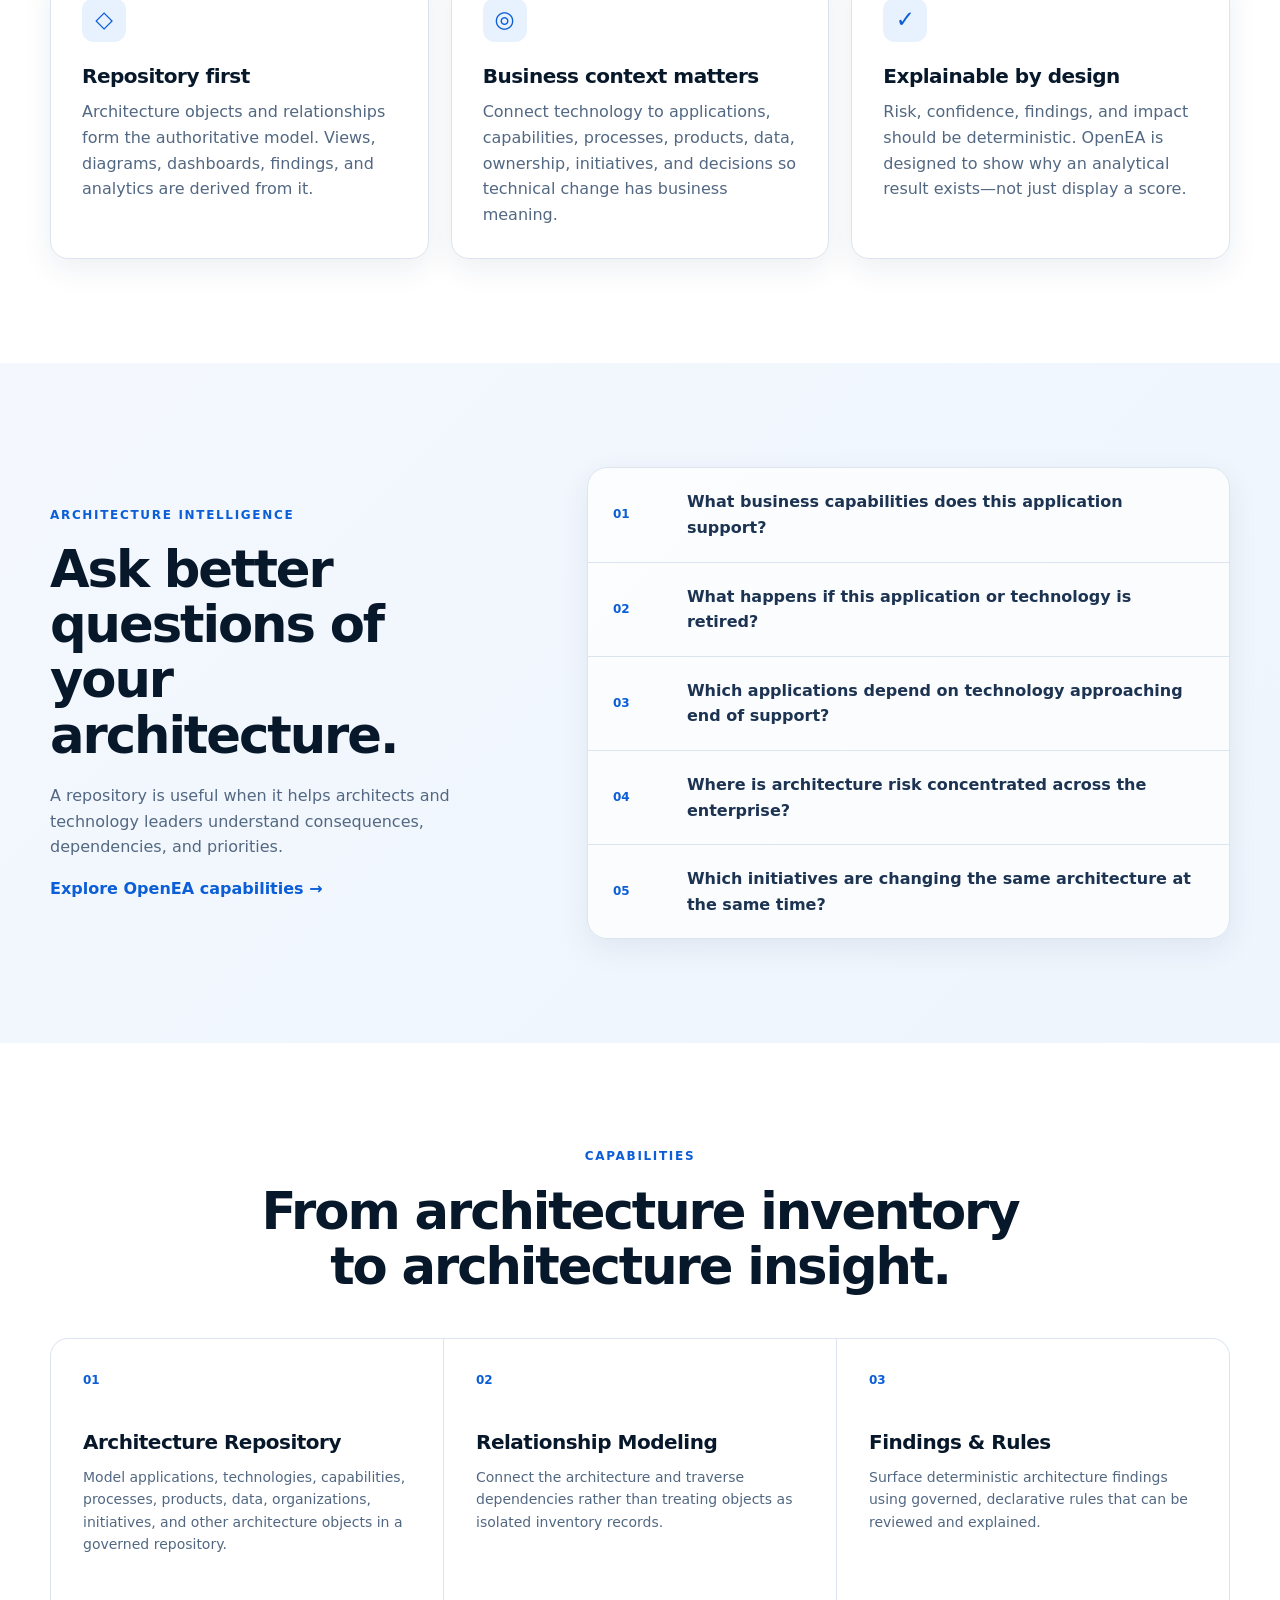
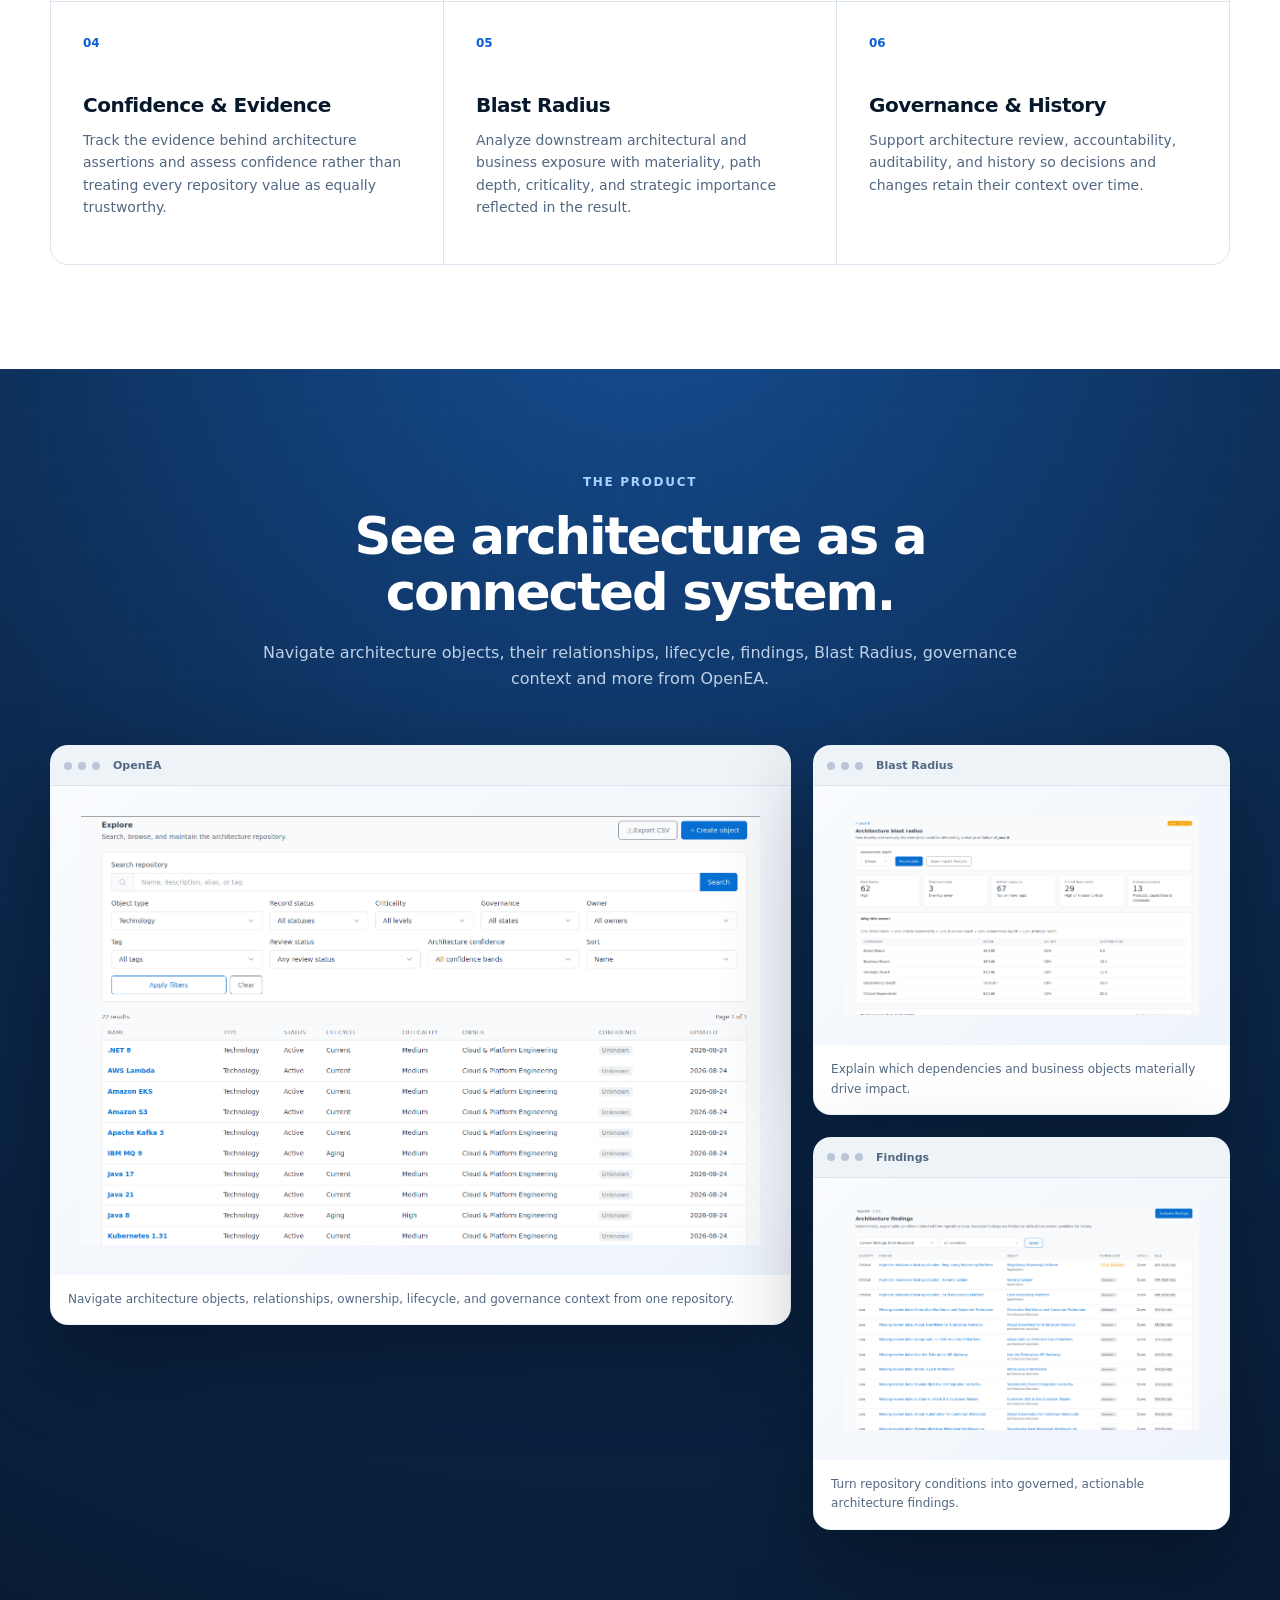
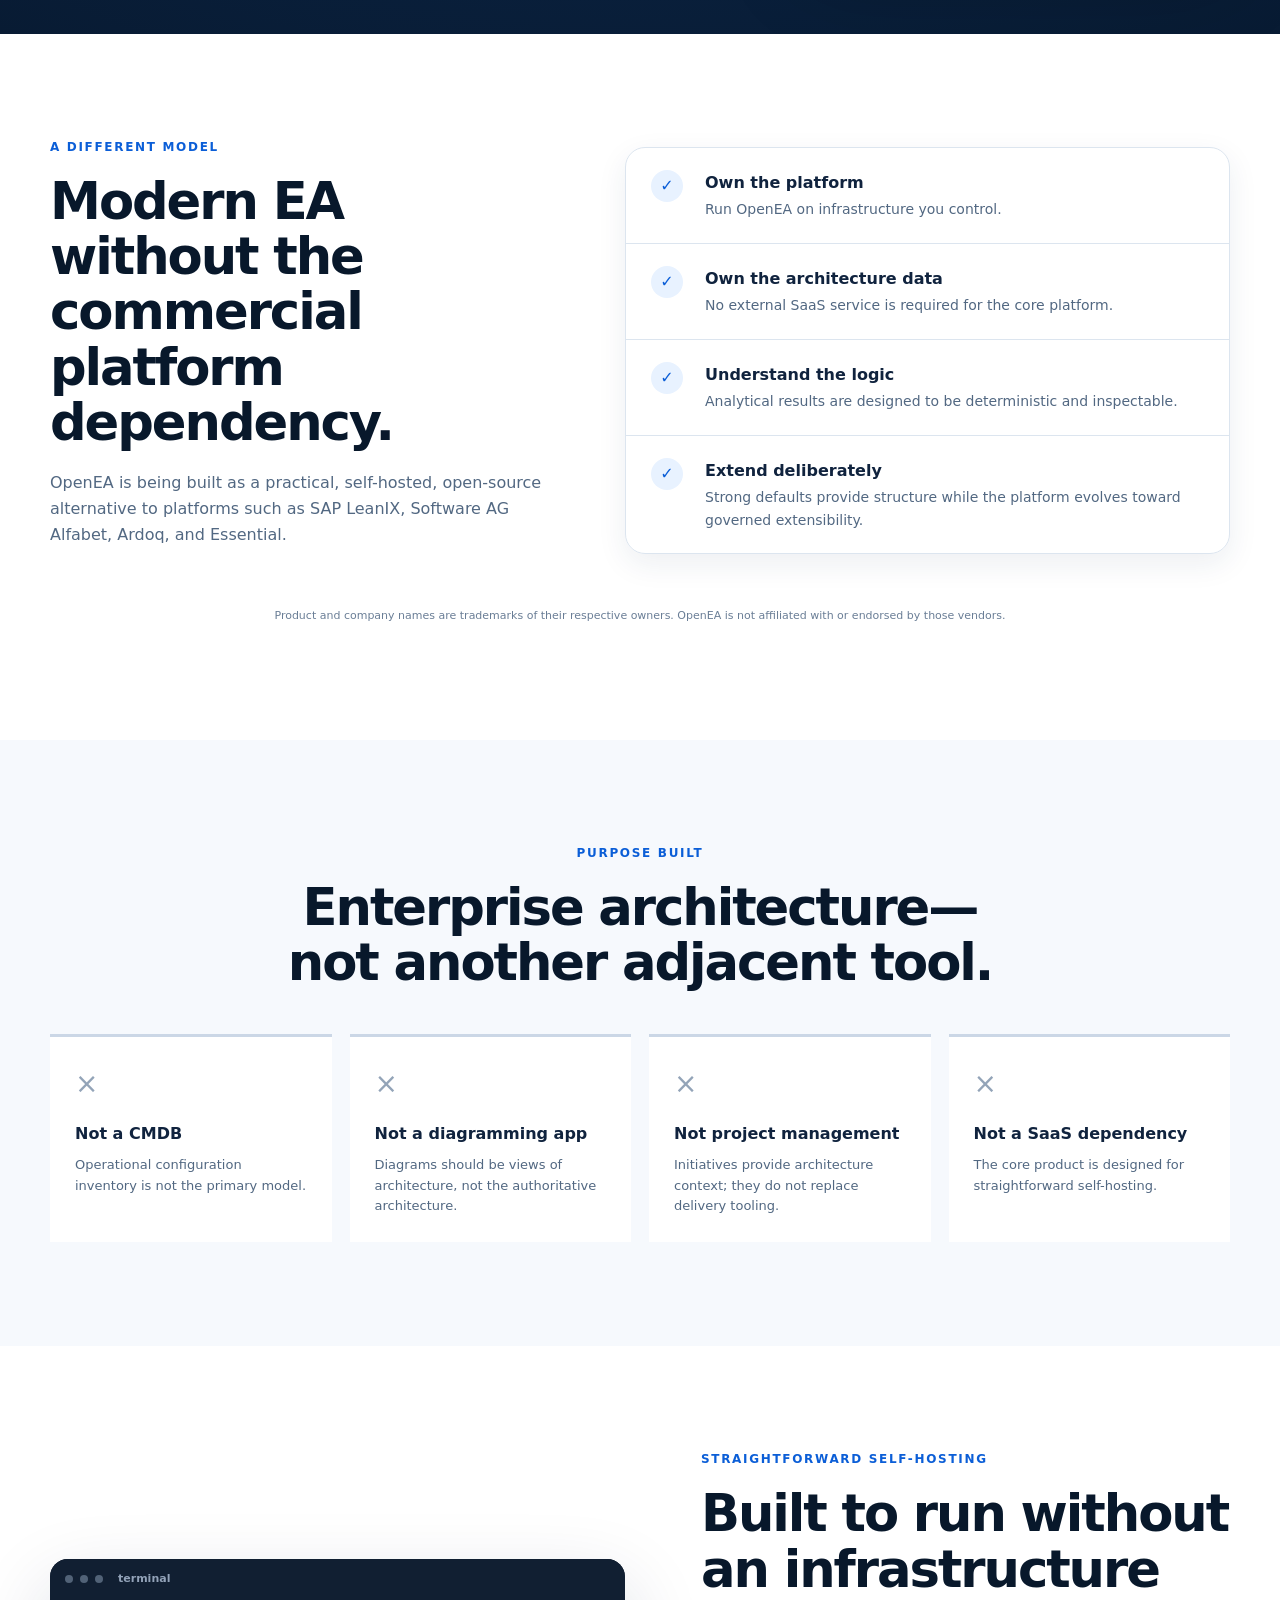
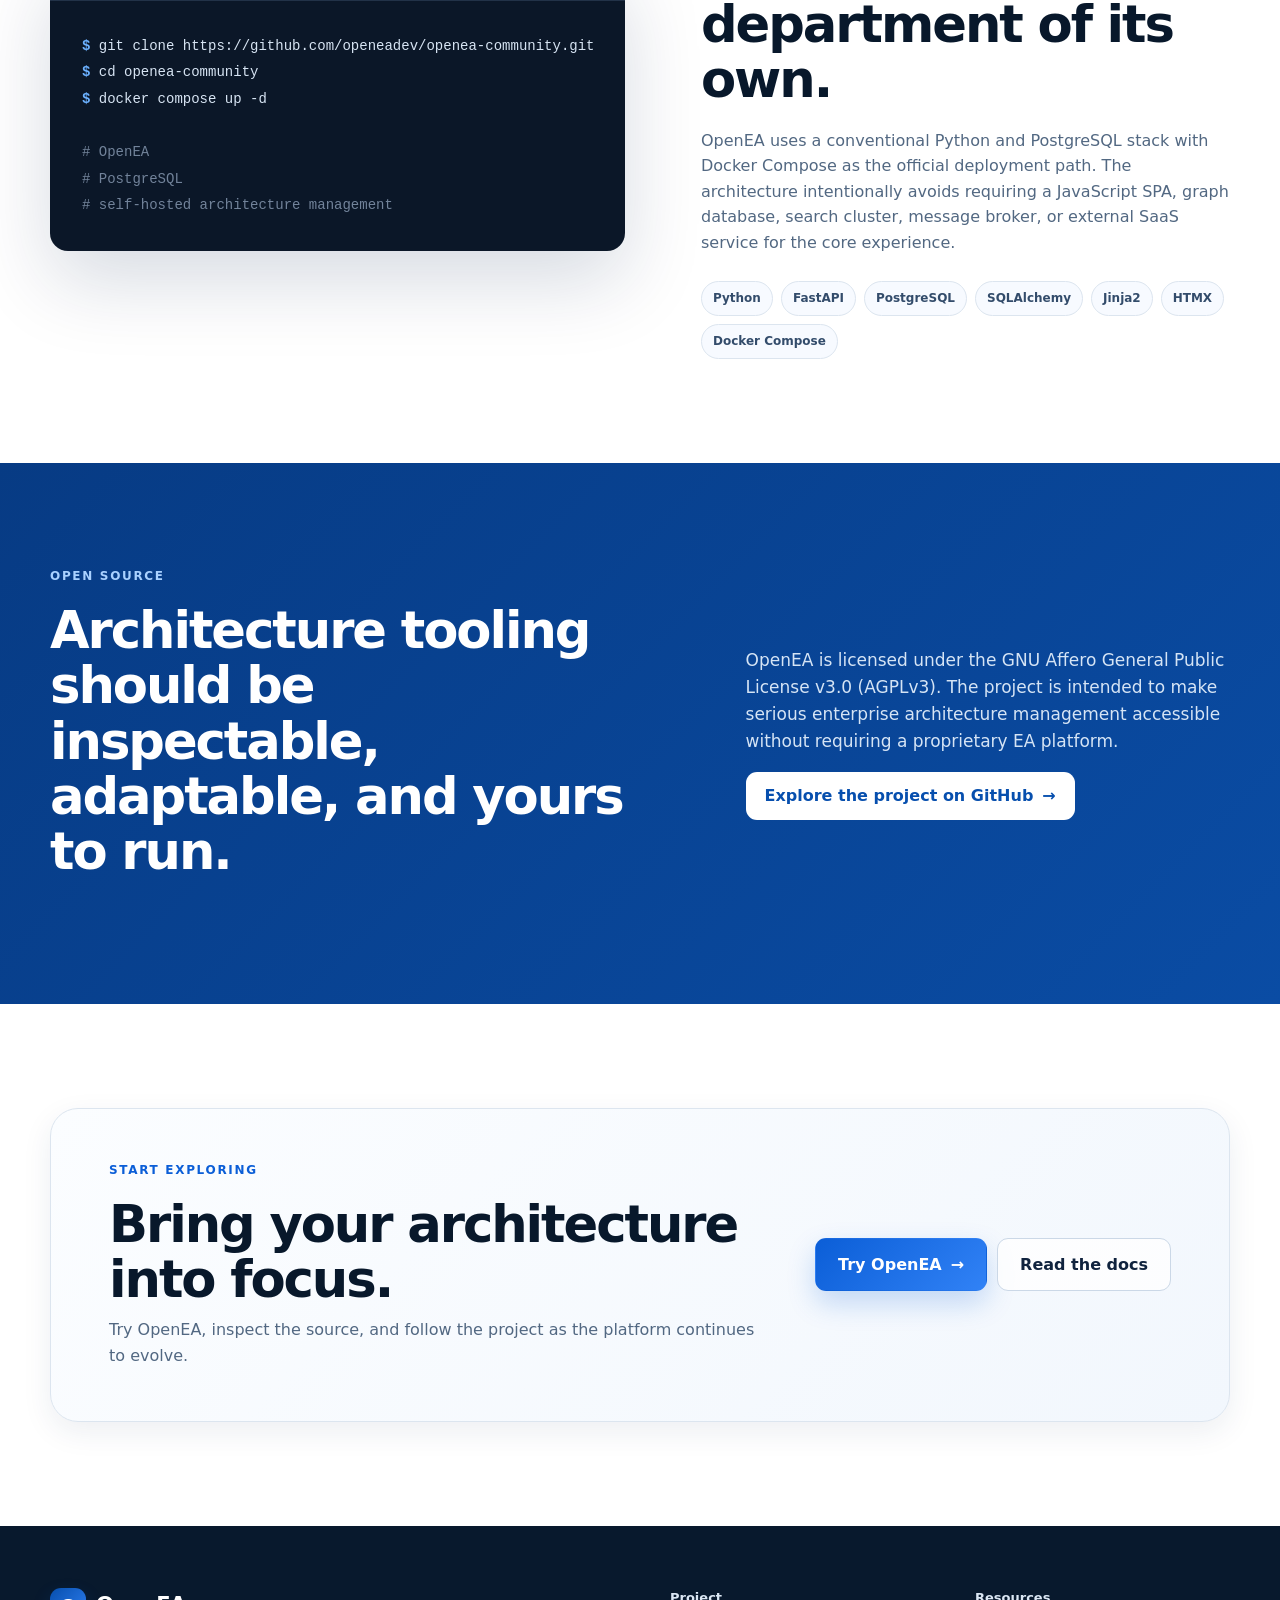
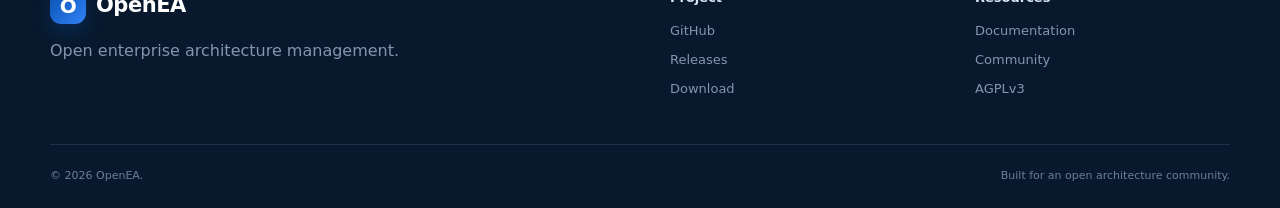
==== commit 34a8b9bd: "v0.0.4 - Link enhancements" ====
--- a/index.html
+++ b/index.html
@@ -63,7 +63,7 @@
         <a href="#self-hosted">Self-hosted</a>
         <a href="docs/">Docs</a>
         <a class="nav-github" href="#" data-github-link>GitHub</a>
-        <a class="button button-small button-primary" href="#try" data-try-link>Try OpenEA</a>
+        <a class="button button-small button-primary" href="/try" data-try-link>Try OpenEA</a>
       </nav>
     </div>
   </header>
@@ -80,7 +80,7 @@
             capabilities, applications, technology, data, initiatives, and decisions—then see what matters when
             architecture changes.</p>
           <div class="hero-actions">
-            <a class="button button-primary button-large" href="#try" data-try-link>Try OpenEA <span
+            <a class="button button-primary button-large" href="/try" data-try-link>Try OpenEA <span
                 aria-hidden="true">→</span></a>
             <a class="button button-secondary button-large" href="#" data-github-link>View on GitHub</a>
           </div>
@@ -279,8 +279,9 @@
         <div class="section-heading centered product-heading">
           <div class="eyebrow eyebrow-light">The product</div>
           <h2>See architecture as a connected system.</h2>
-          <p>These slots are ready for actual OpenEA screenshots. Replace the placeholder files in
-            <code>assets/img/screenshots/</code> when the final captures are available.</p>
+          <p>Navigate architecture objects, their relationships, lifecycle, findings, Blast Radius, governance context and more
+             from OpenEA.
+          </p>
         </div>
 
         <div class="screenshot-showcase">
@@ -384,8 +385,8 @@
       <div class="container deploy-grid">
         <div class="deploy-terminal" aria-label="Example OpenEA Docker Compose command">
           <div class="terminal-top"><span></span><span></span><span></span><strong>terminal</strong></div>
-          <pre><code><span class="prompt">$</span> git clone &lt;openea-repository&gt;
-<span class="prompt">$</span> cd openea
+          <pre><code><span class="prompt">$</span> git clone https://github.com/openeadev/openea-community.git
+<span class="prompt">$</span> cd openea-community
 <span class="prompt">$</span> docker compose up -d
 
 <span class="terminal-muted"># OpenEA
@@ -429,7 +430,7 @@
           <p>Try OpenEA, inspect the source, and follow the project as the platform continues to evolve.</p>
         </div>
         <div class="final-cta-actions">
-          <a class="button button-primary button-large" href="#try" data-try-link>Try OpenEA <span
+          <a class="button button-primary button-large" href="/try" data-try-link>Try OpenEA <span
               aria-hidden="true">→</span></a>
           <a class="button button-secondary button-large" href="docs/">Read the docs</a>
         </div>
--- a/assets/css/styles.css
+++ b/assets/css/styles.css
@@ -200,7 +200,7 @@
 
 .subpage { min-height: 100vh; background: linear-gradient(180deg, #fafdff, #f4f8fe); }
 .subpage main { min-height: calc(100vh - 180px); display: grid; place-items: center; padding: 150px 0 80px; }
-.subpage-card { width: min(720px, 100%); padding: 50px; border: 1px solid var(--line); border-radius: 24px; background: #fff; box-shadow: var(--shadow-sm); text-align: center; }
+.subpage-card { width: min(720px, 100%); margin: 0 auto; padding: 50px; border: 1px solid var(--line); border-radius: 24px; background: #fff; box-shadow: var(--shadow-sm); text-align: center; }
 .subpage-card p { max-width: 560px; margin: 0 auto 25px; }
 
 @media (max-width: 1000px) {
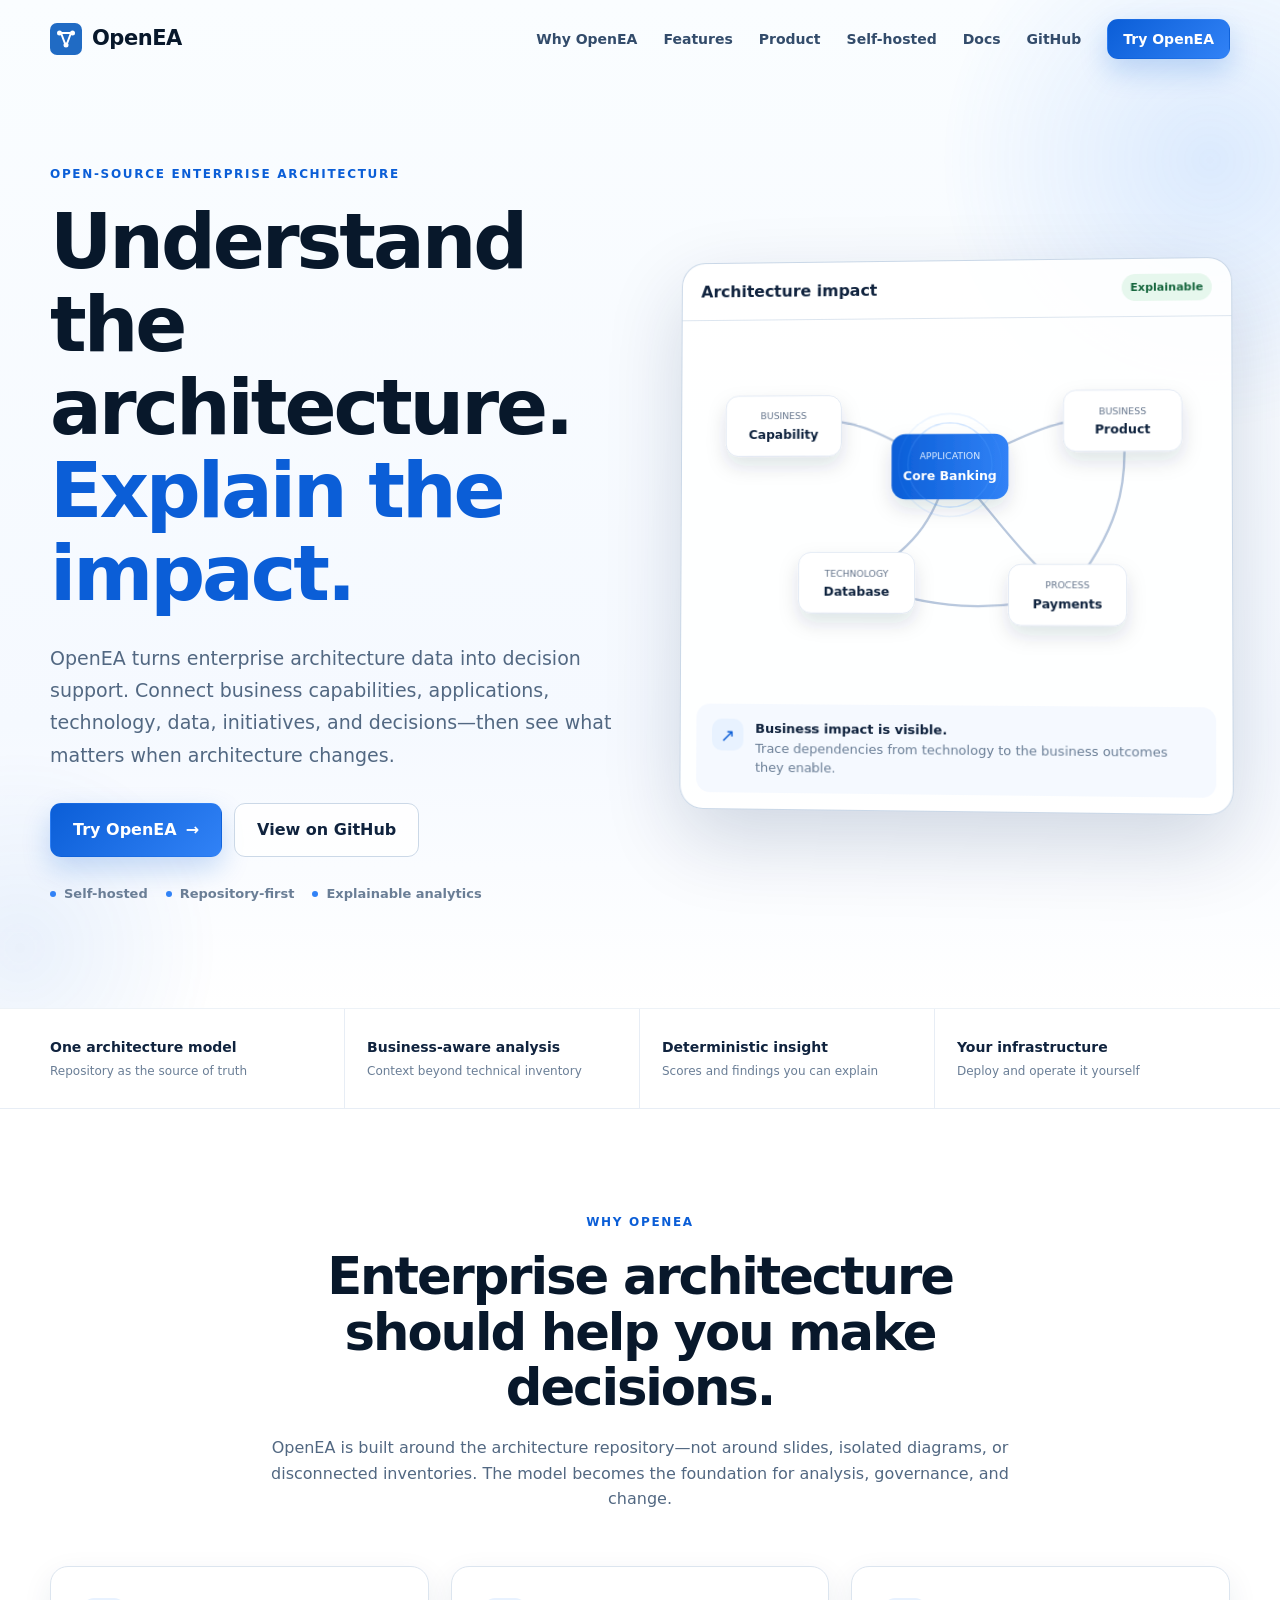
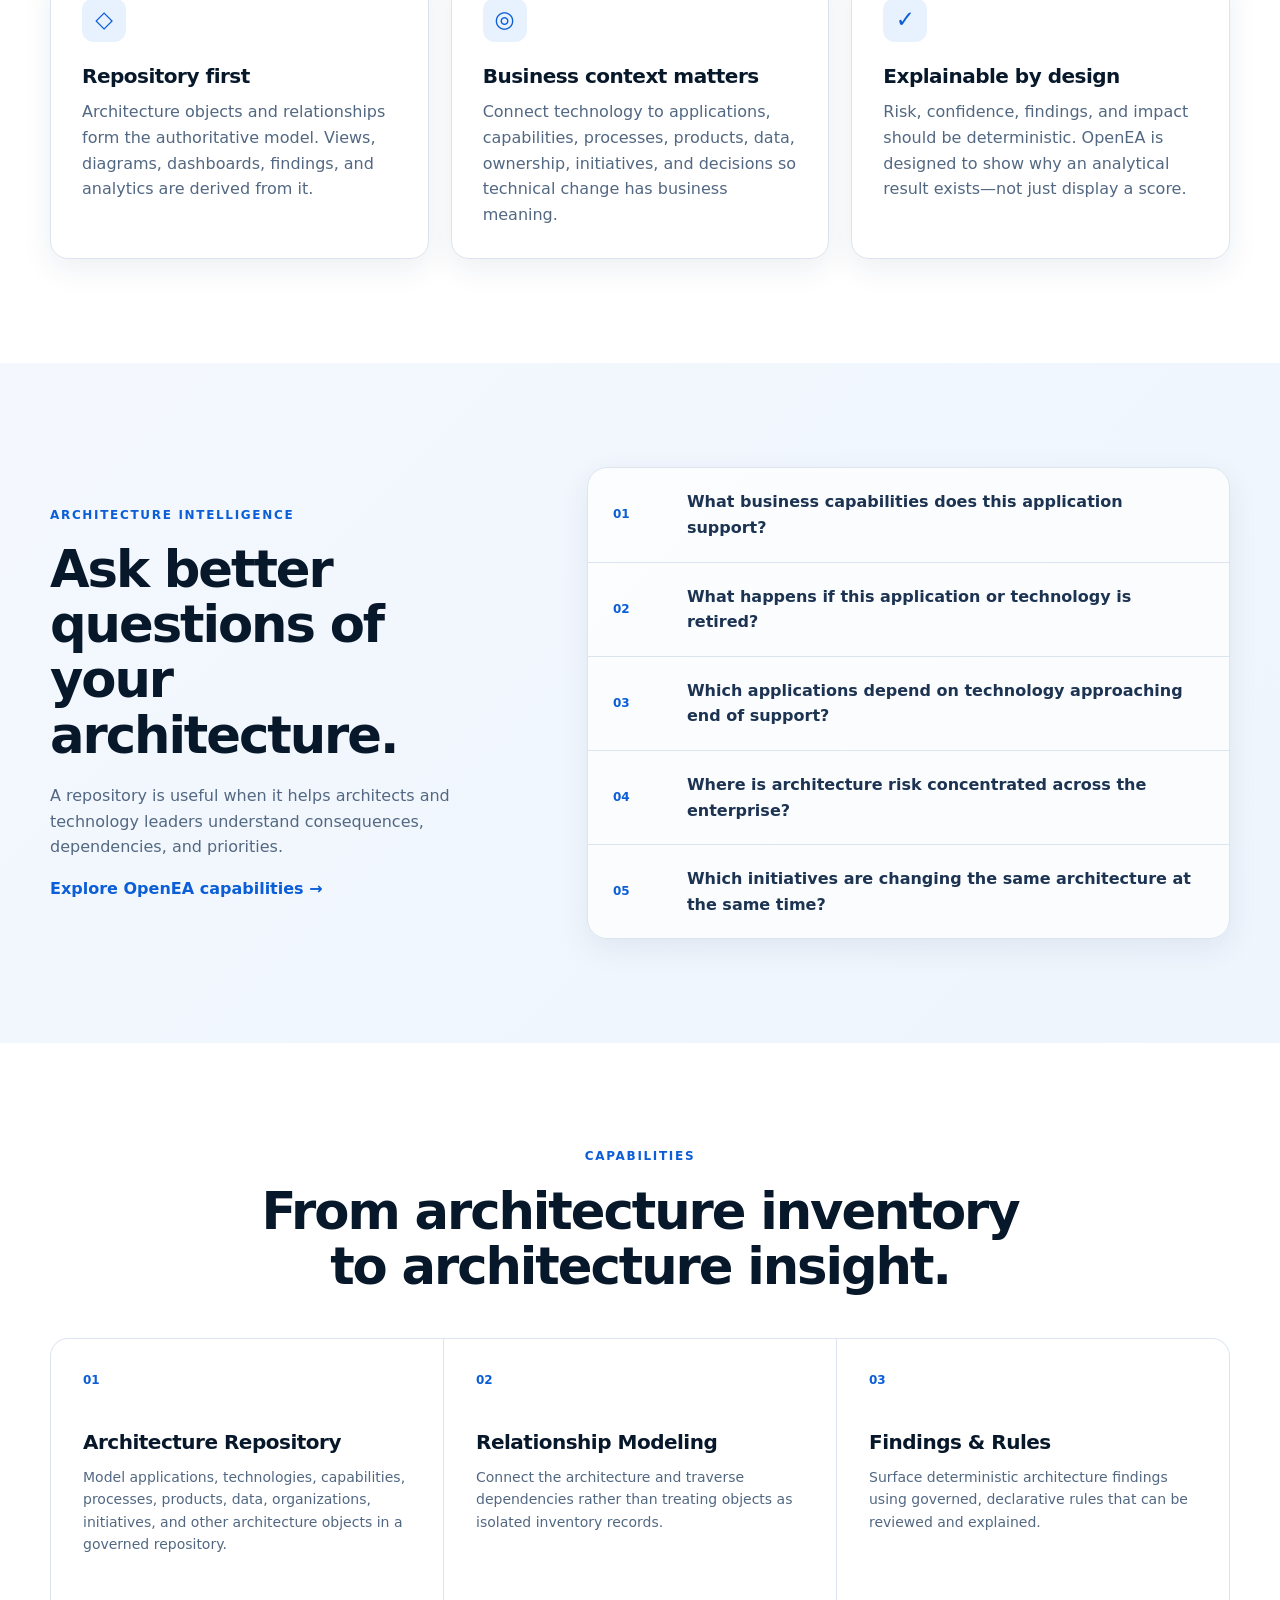
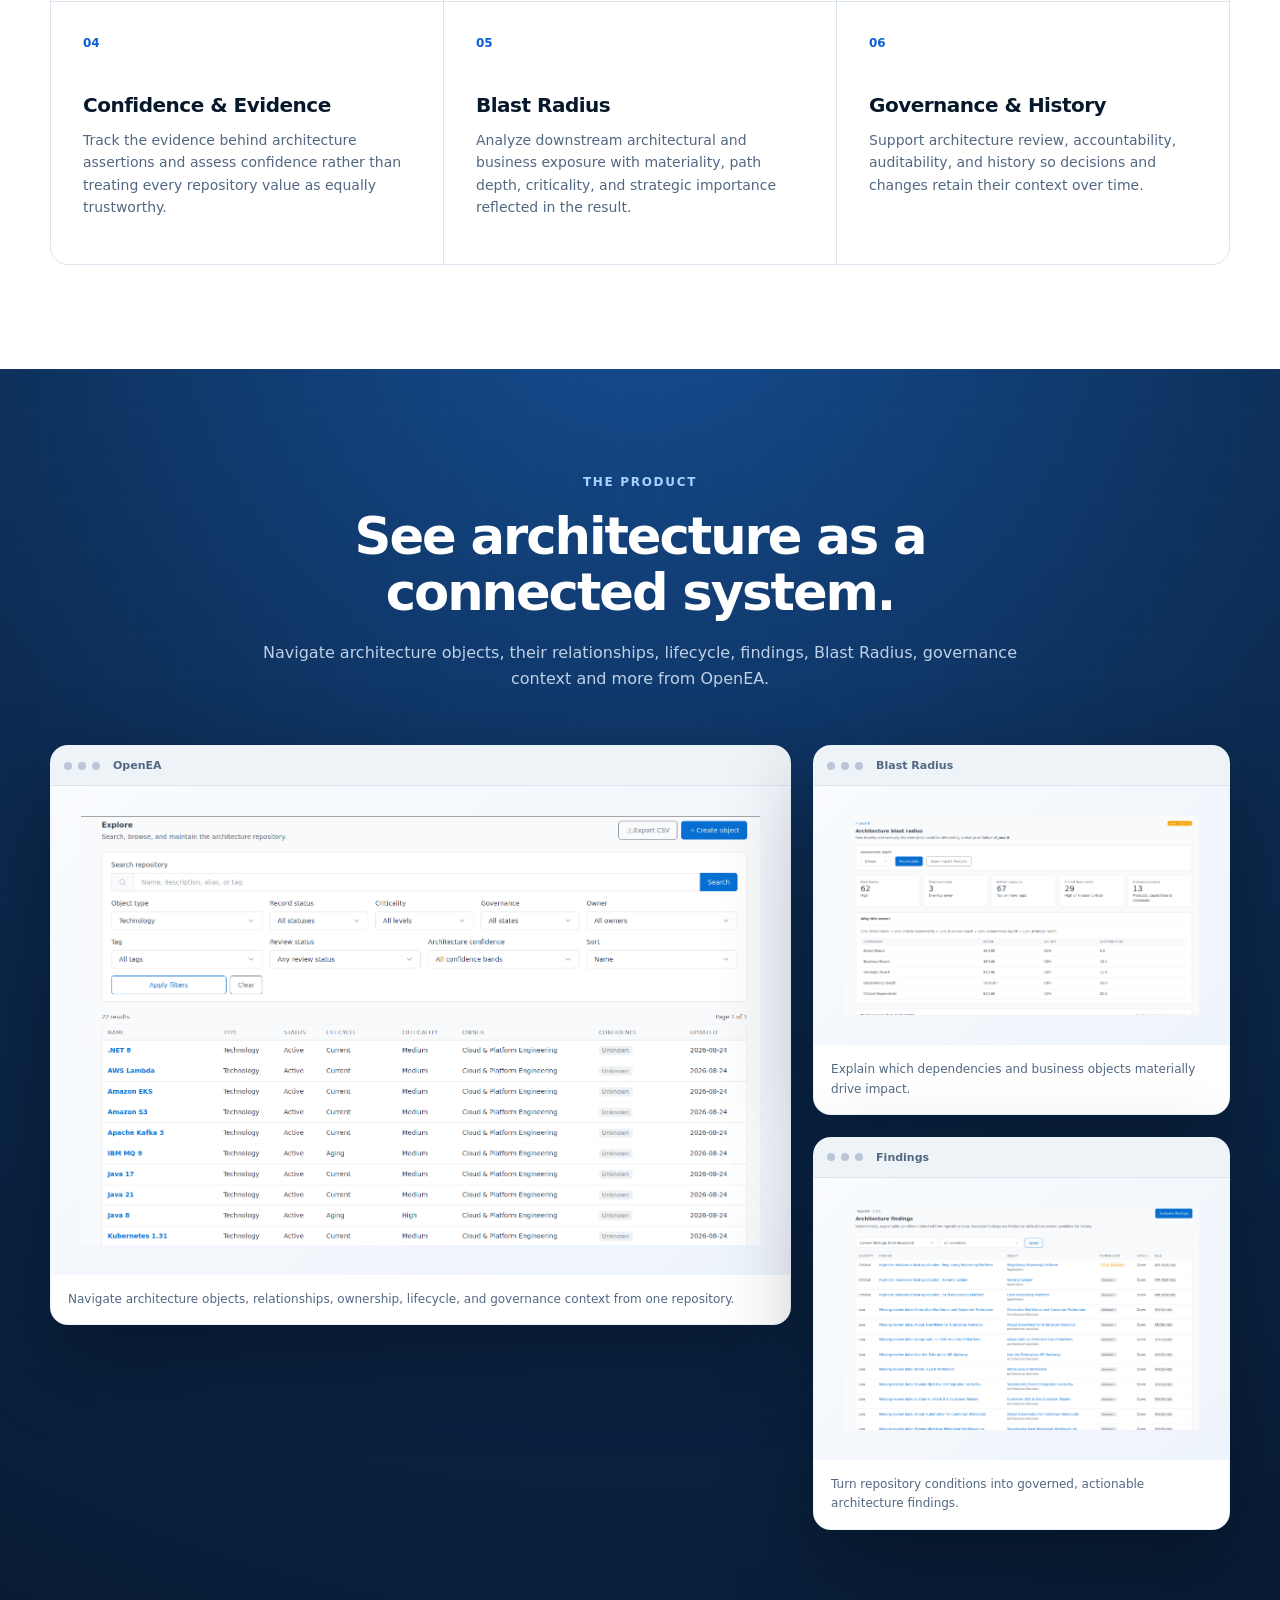
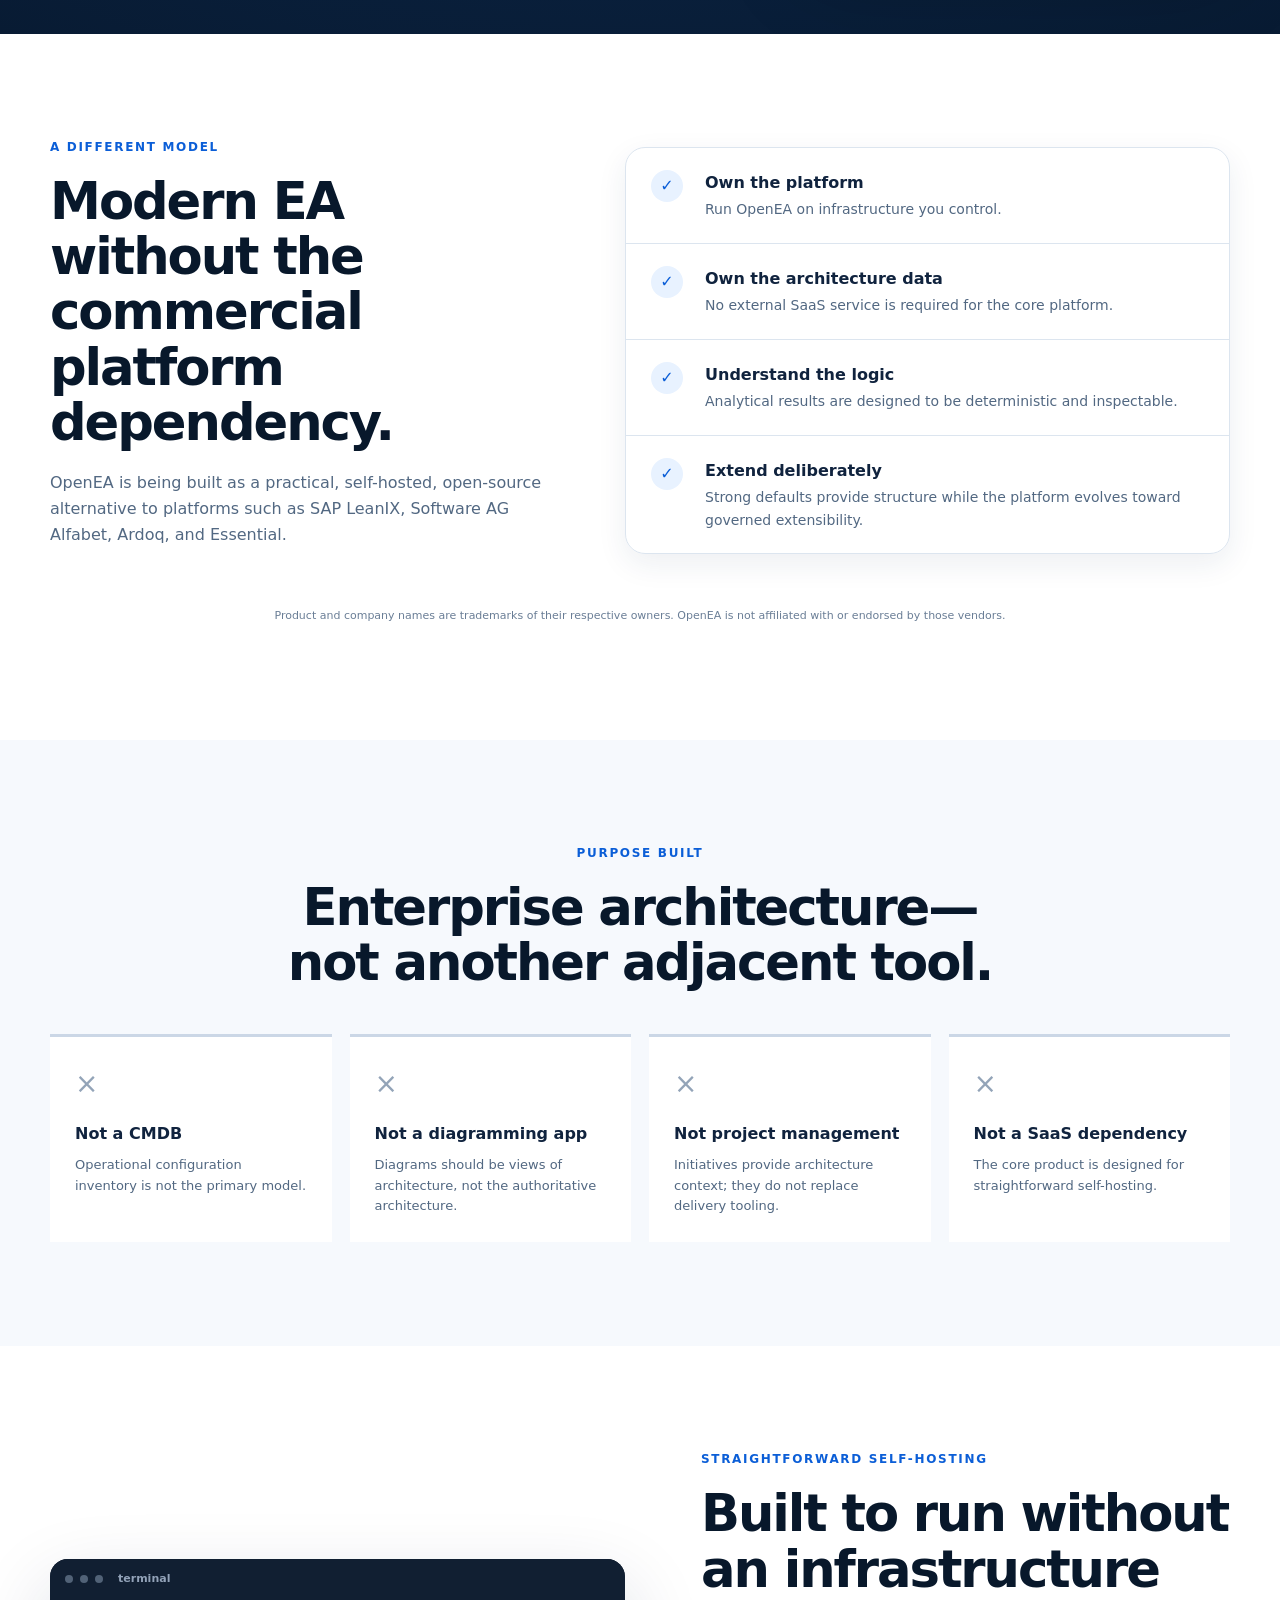
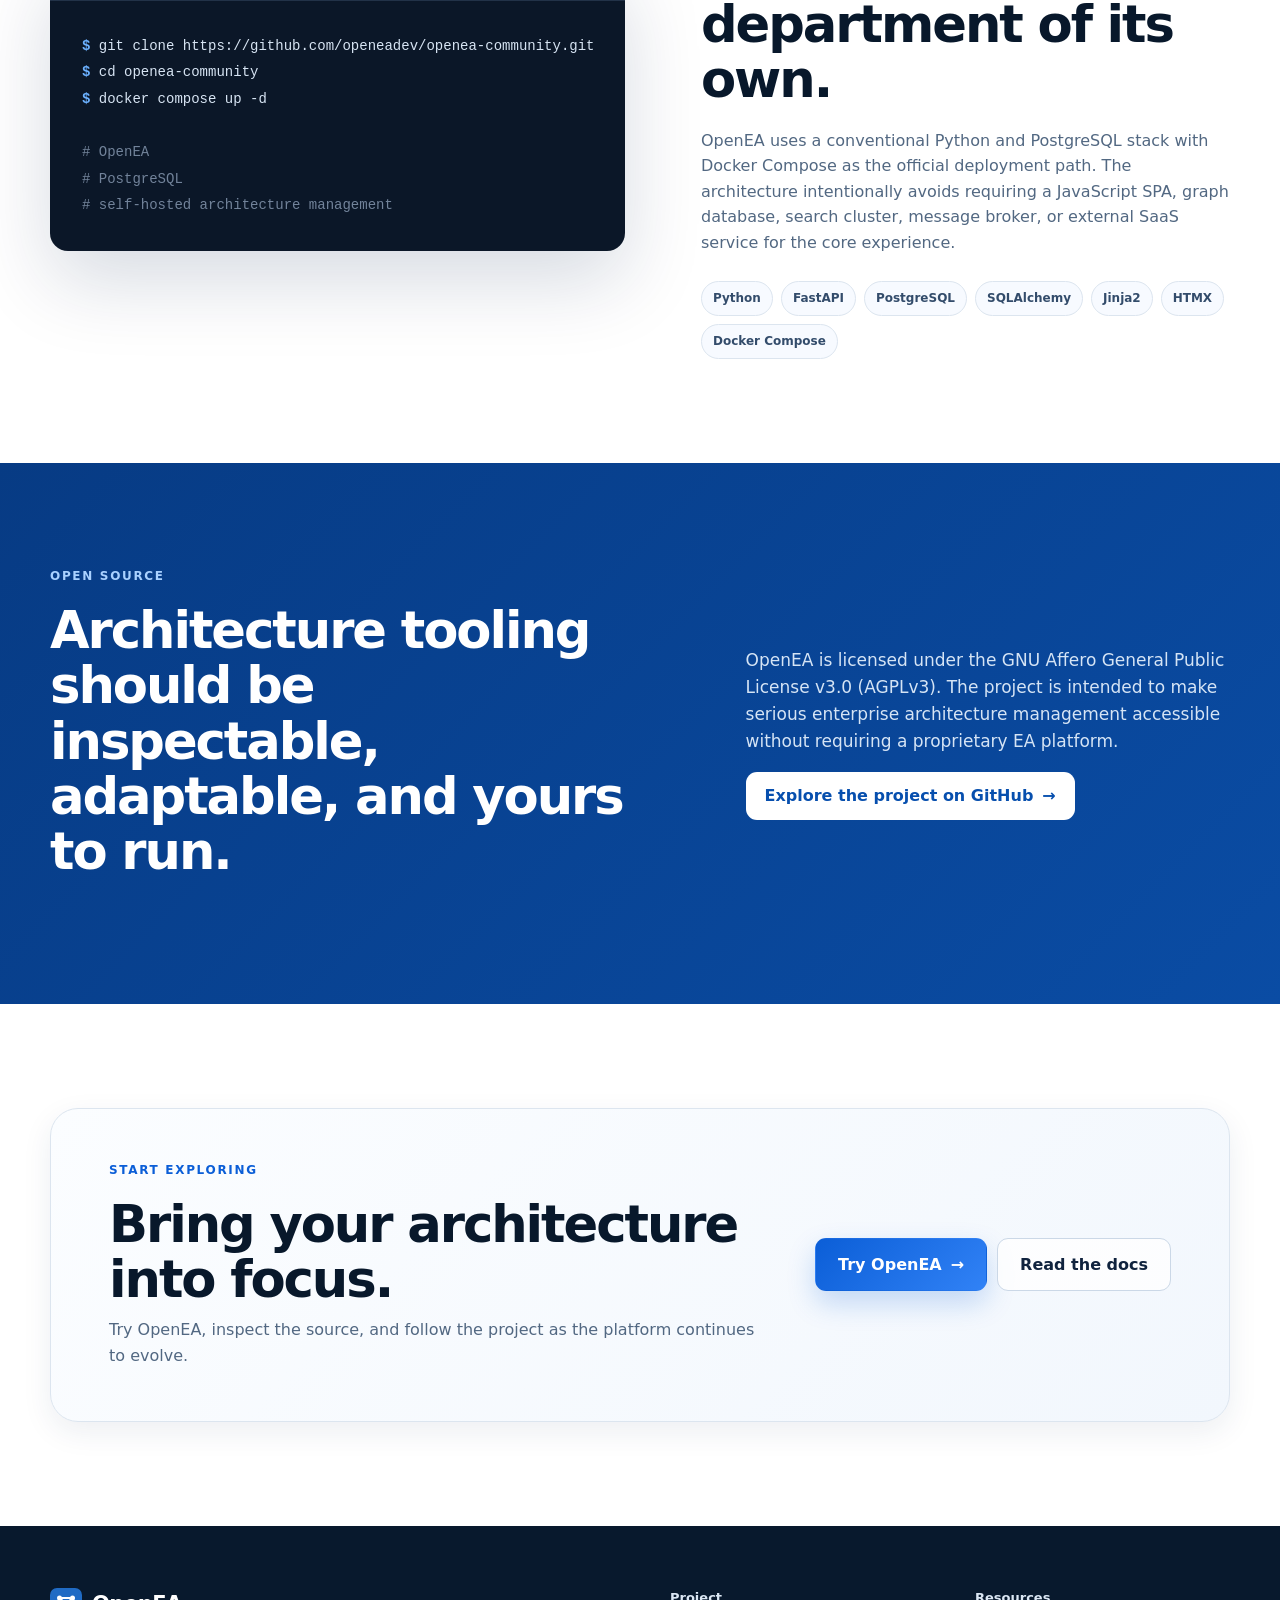
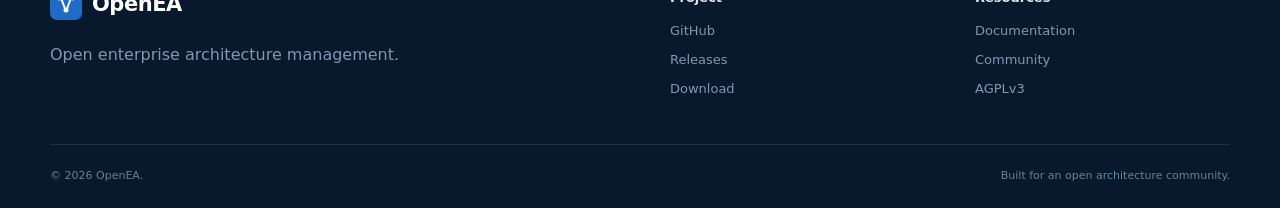
==== commit d999a39f: "v0.0.5 - Asset Modifications" ====
--- a/index.html
+++ b/index.html
@@ -47,7 +47,7 @@
   <header class="site-header" data-header>
     <div class="container nav-wrap">
       <a class="brand" href="./" aria-label="OpenEA home">
-        <span class="brand-mark" aria-hidden="true">O</span>
+        <img src="assets/img/openea-mark.svg" width="32px" height="32px">
         <span class="brand-name">OpenEA</span>
       </a>
 
@@ -441,8 +441,10 @@
   <footer class="site-footer">
     <div class="container footer-grid">
       <div class="footer-brand">
-        <a class="brand brand-footer" href="/"><span class="brand-mark" aria-hidden="true">O</span><span
-            class="brand-name">OpenEA</span></a>
+        <a class="brand brand-footer" href="/" aria-label="OpenEA home">
+          <img src="assets/img/openea-mark.svg" width="32px" height="32px">
+          <span class="brand-name">OpenEA</span>
+        </a>
         <p>Open enterprise architecture management.</p>
       </div>
       <div class="footer-links">
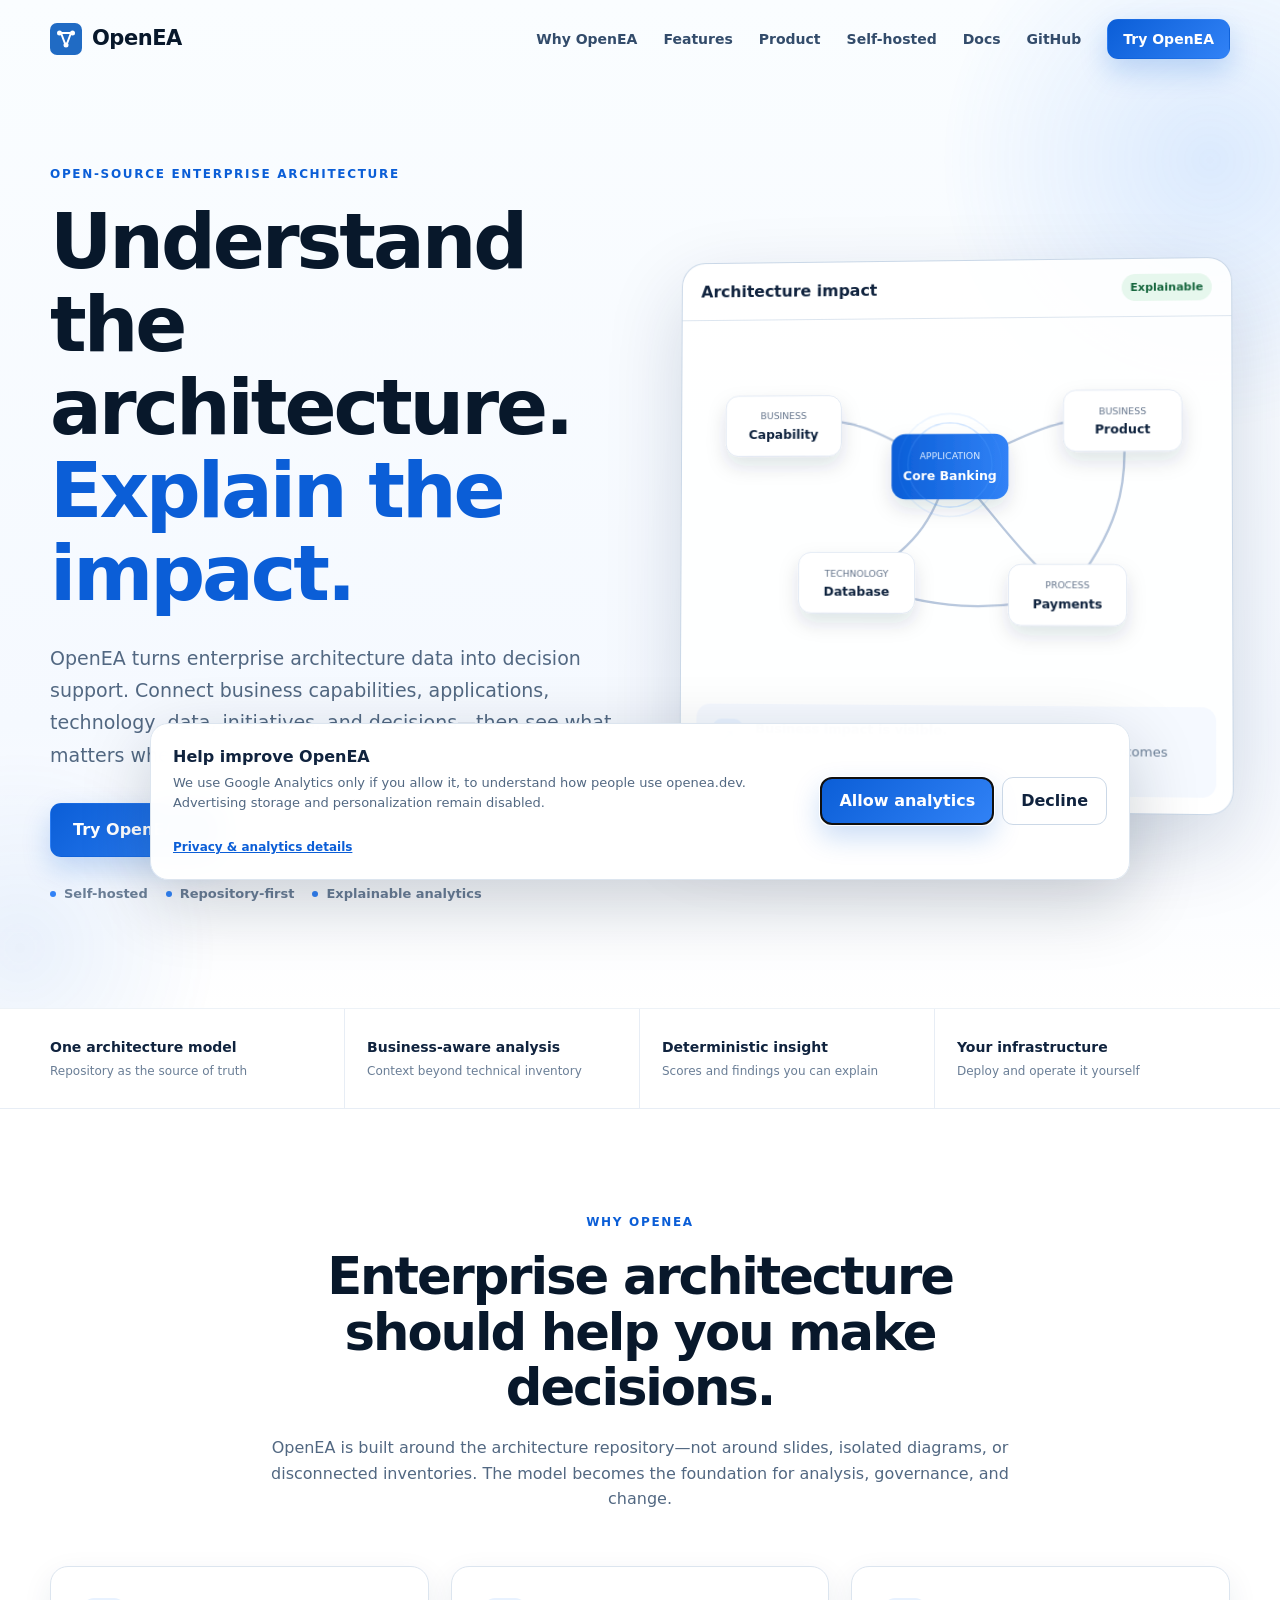
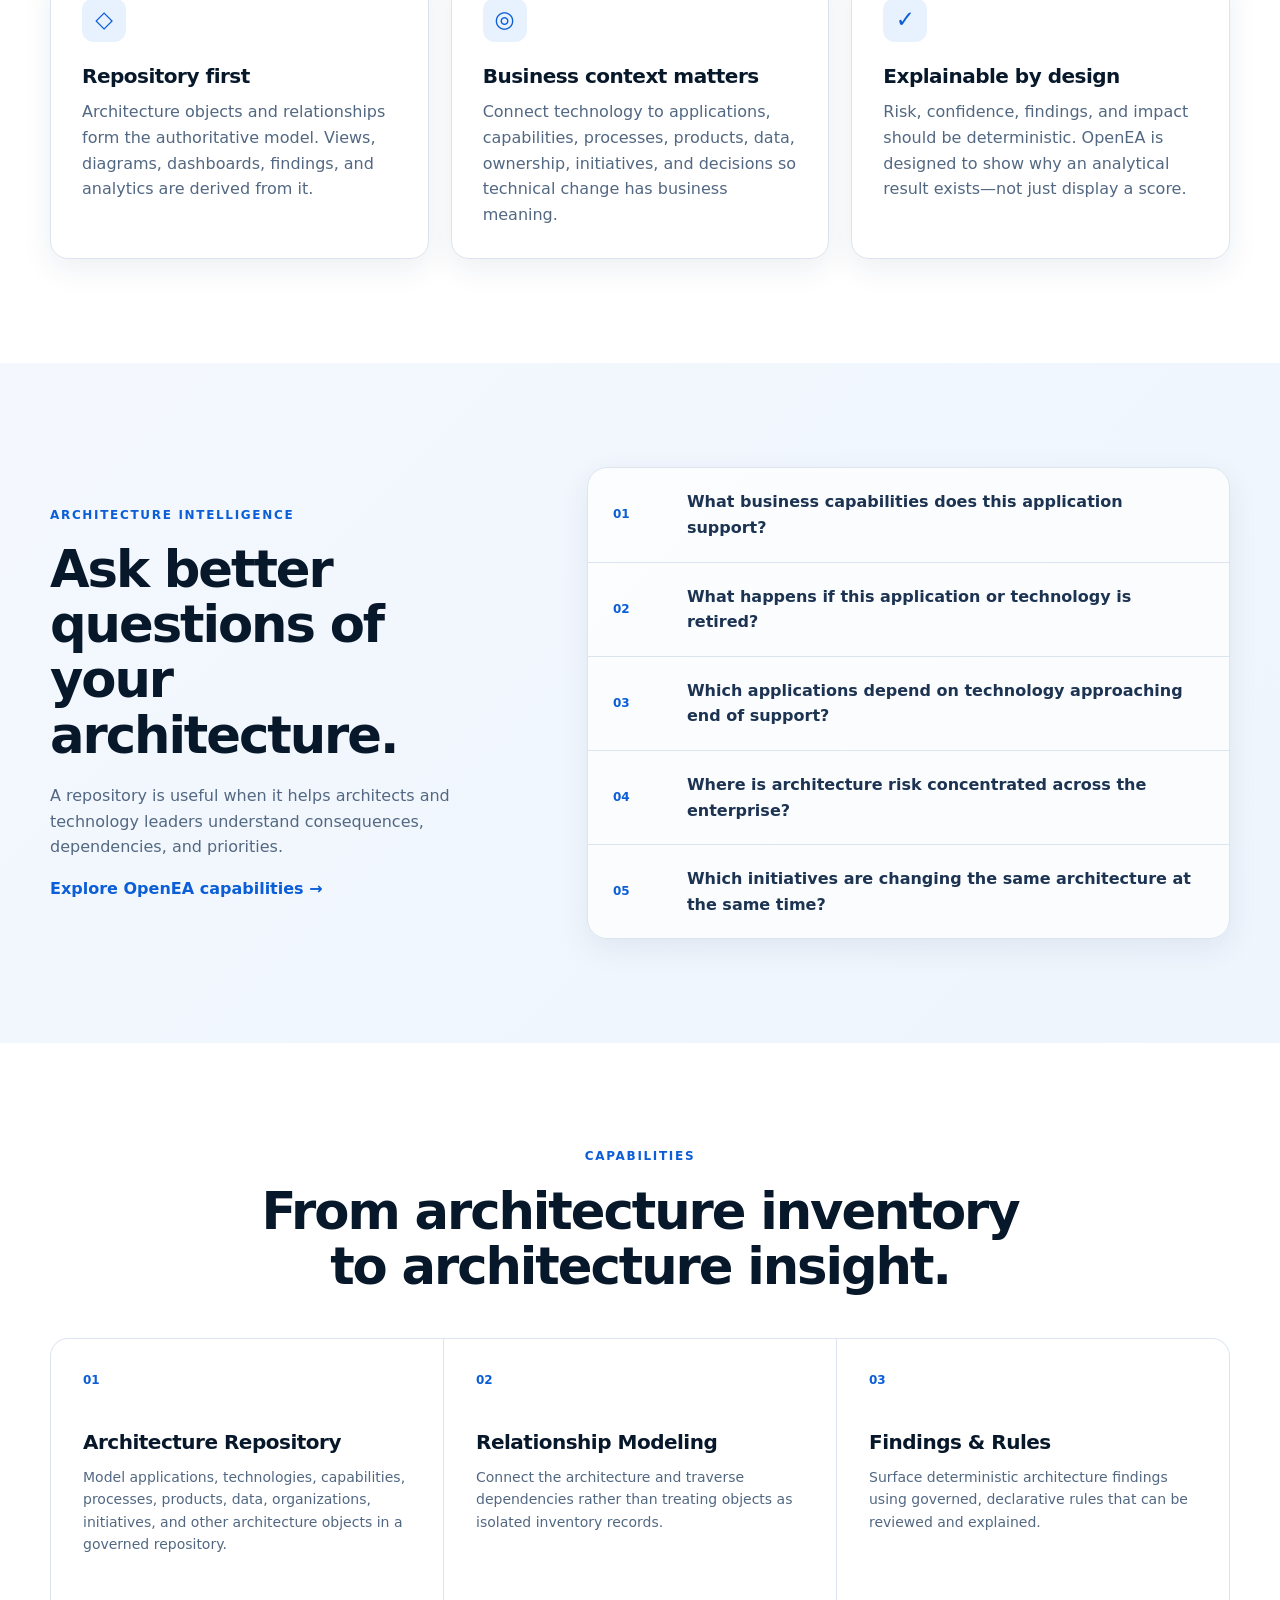
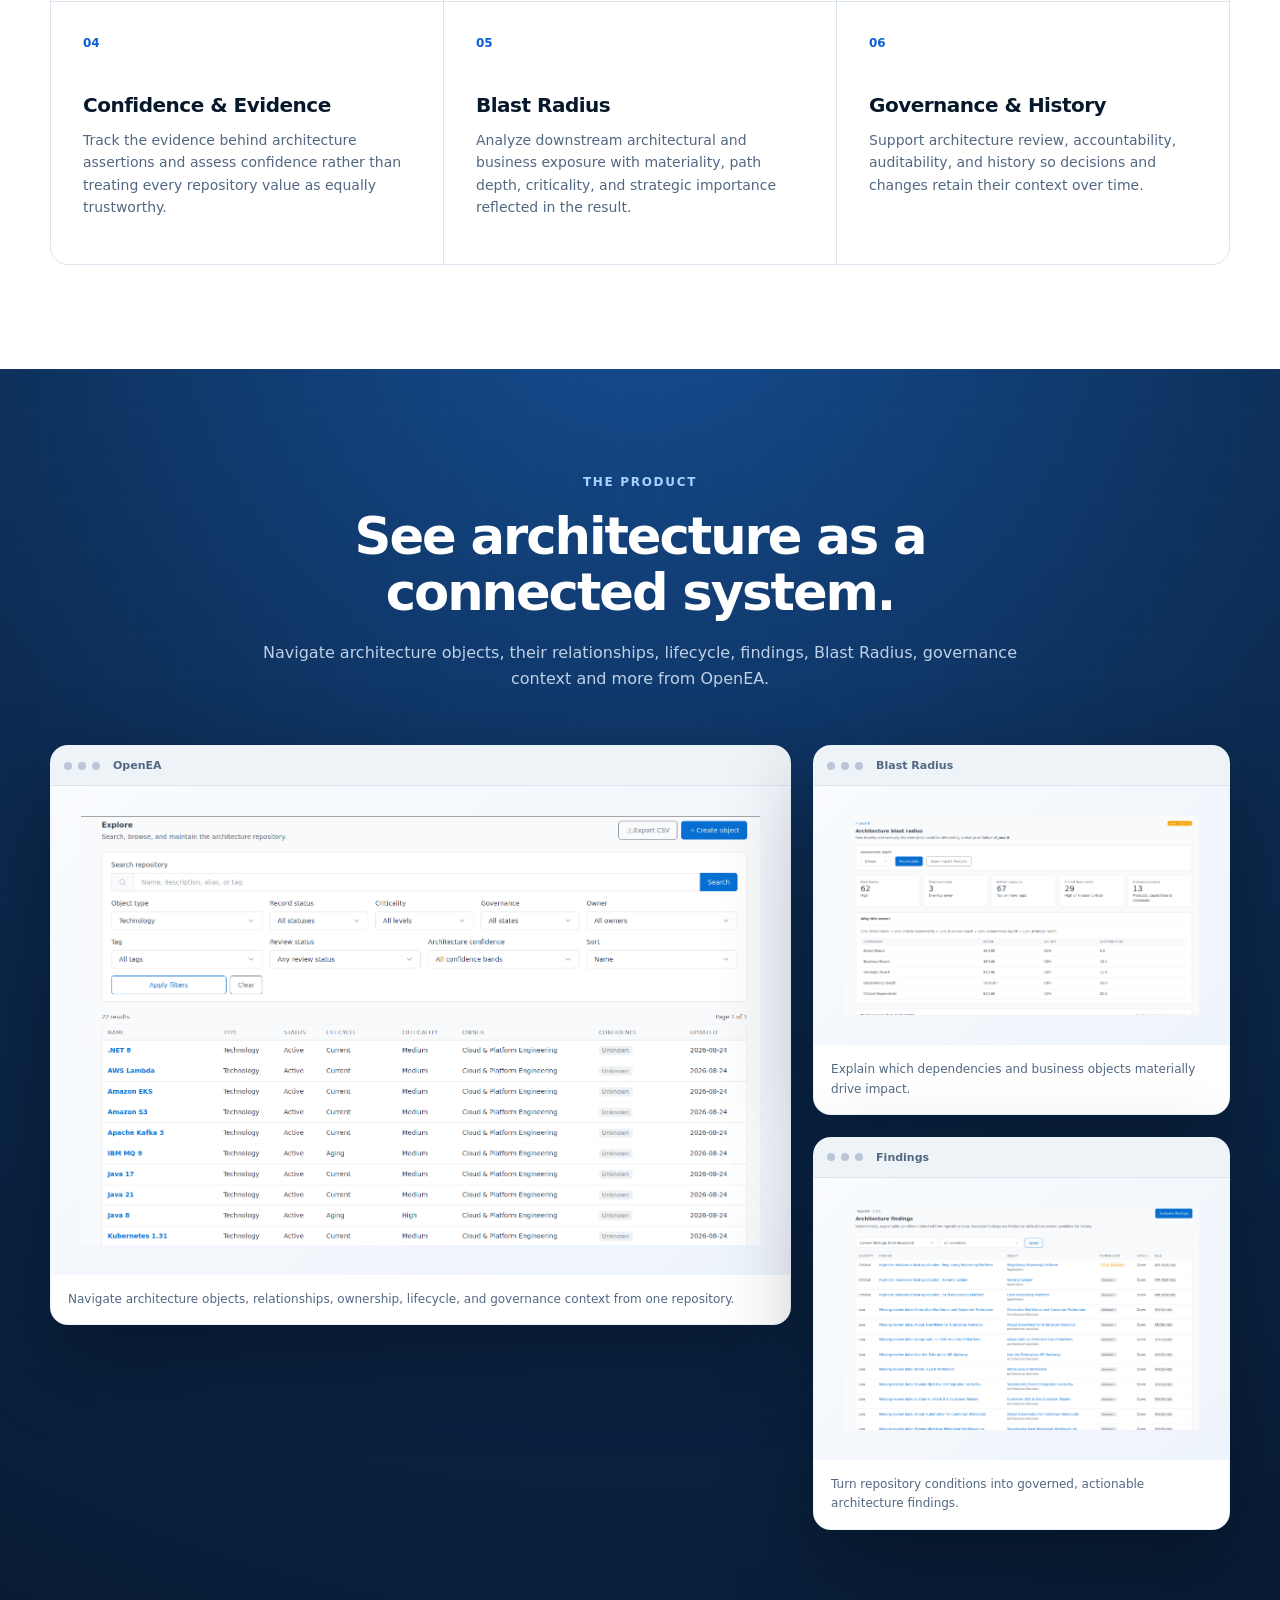
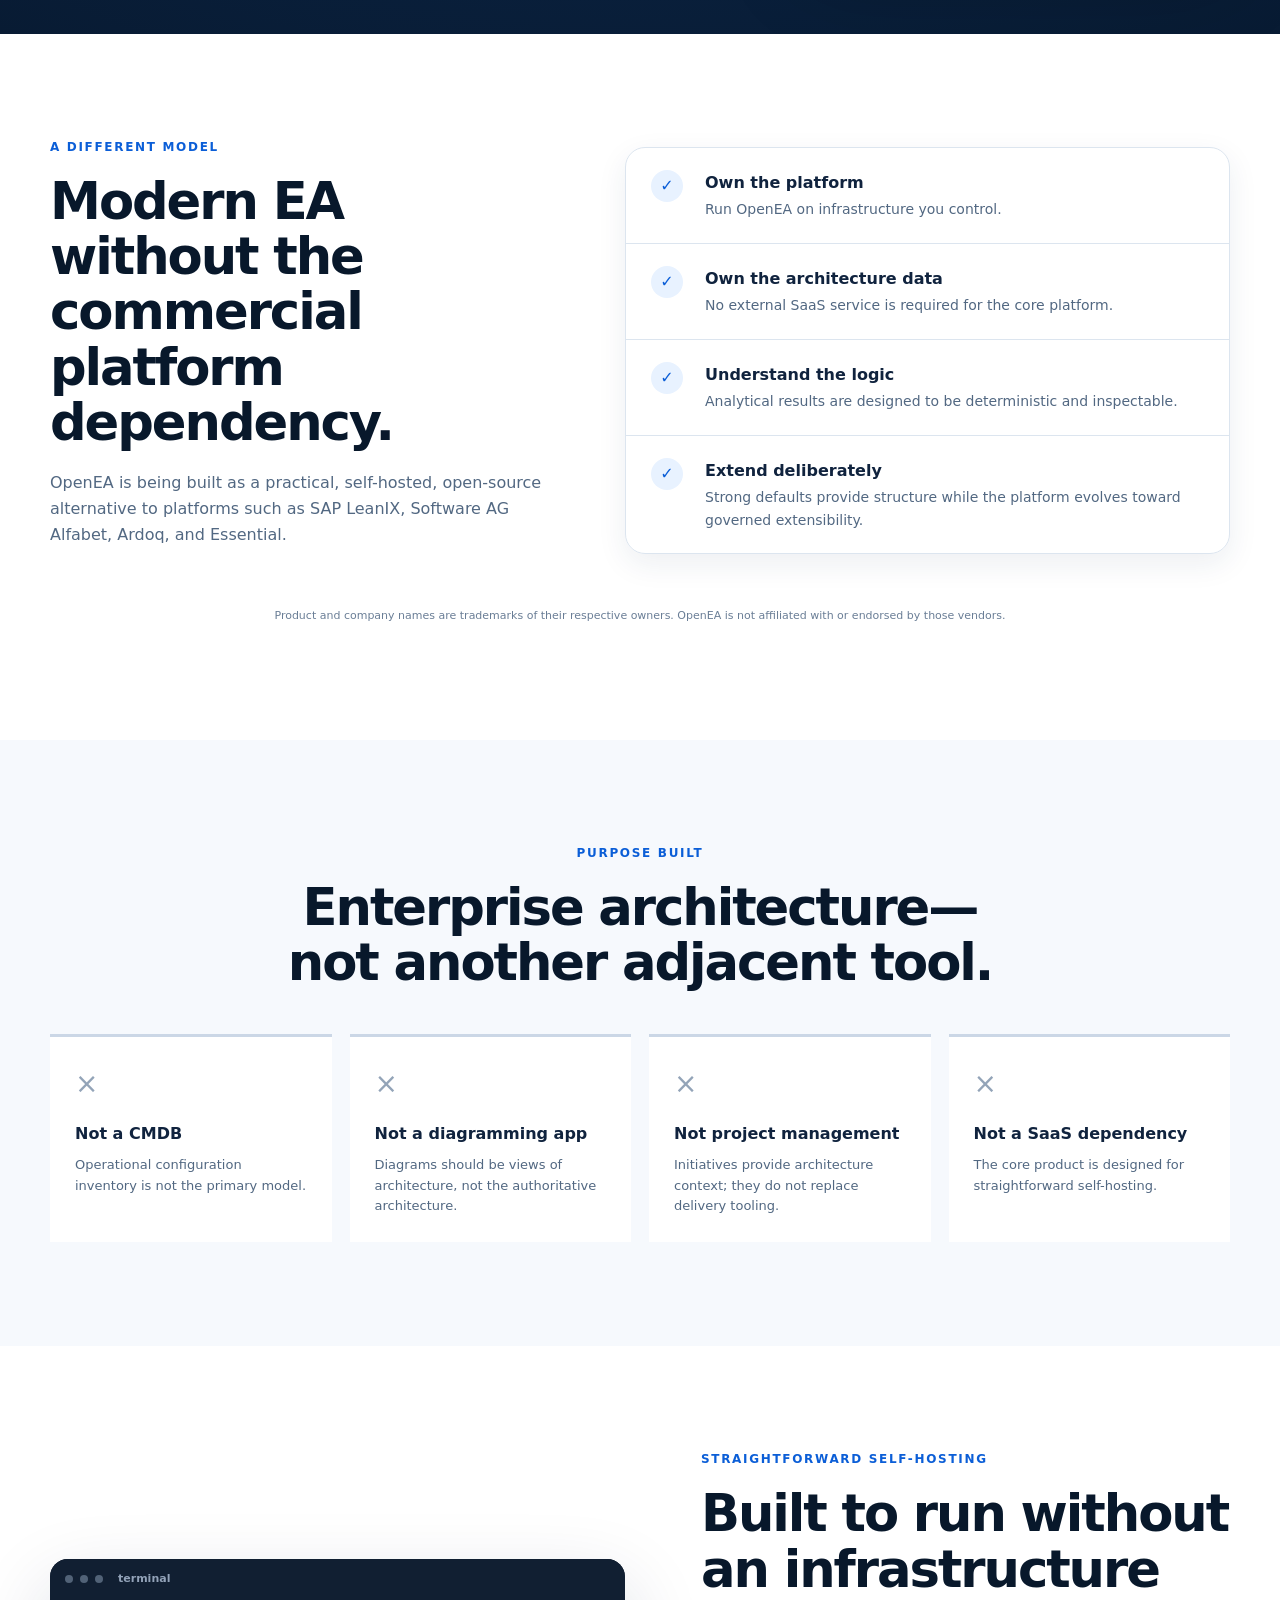
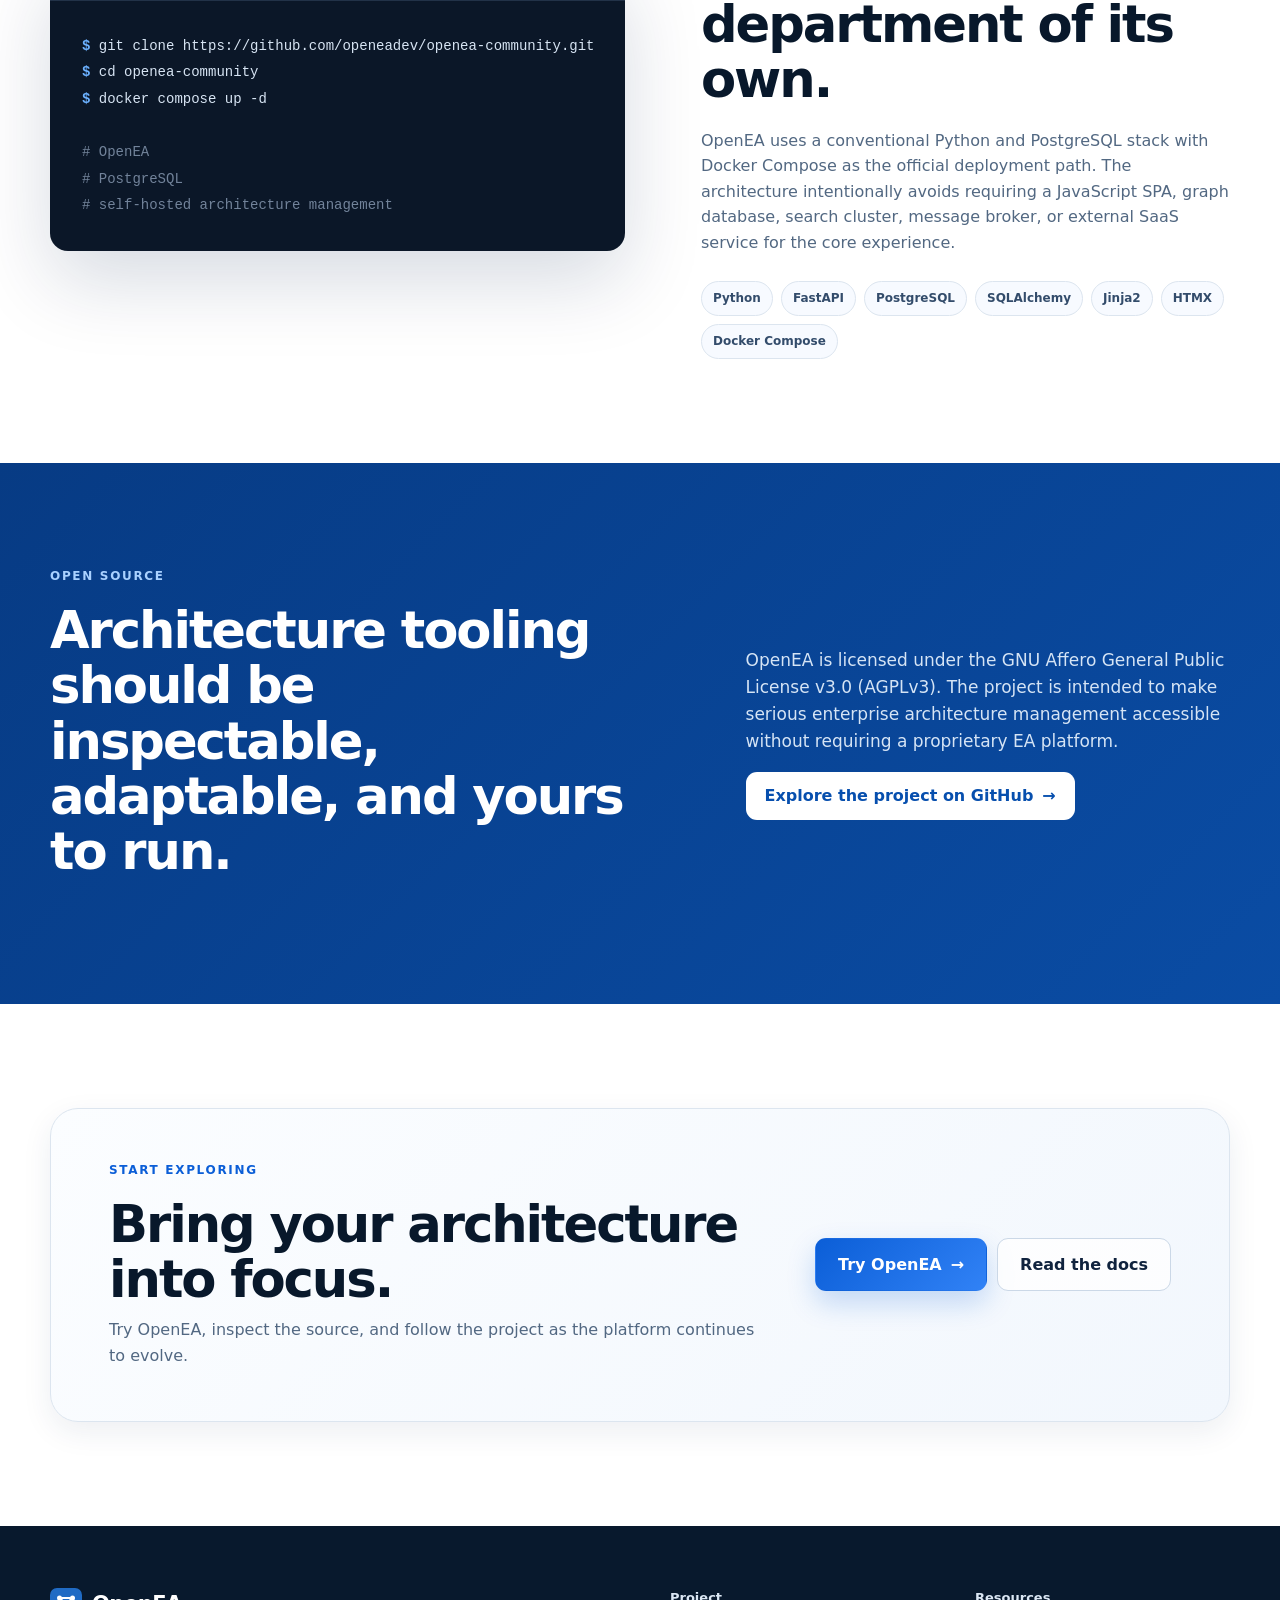
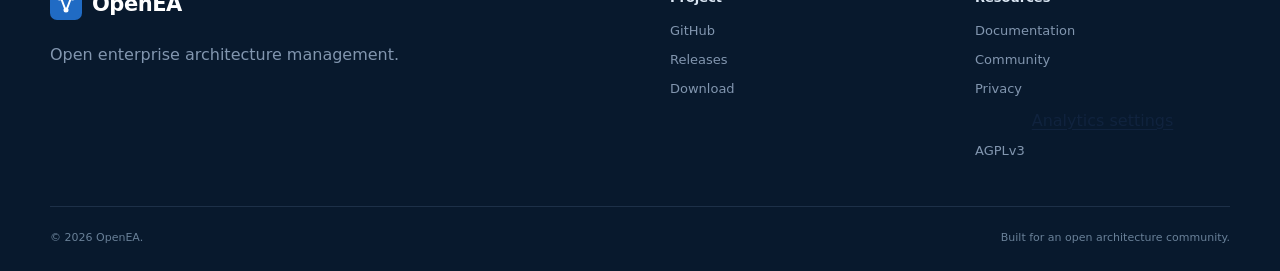
==== commit 8b9ea4df: "v0.0.9 - Added privacy and google analytics" ====
--- a/index.html
+++ b/index.html
@@ -448,9 +448,9 @@
         <p>Open enterprise architecture management.</p>
       </div>
       <div class="footer-links">
-        <div><strong>Project</strong><a href="#" data-github-link>GitHub</a><a href="releases/">Releases</a><a
+        <div><strong>Project</strong><a href="#" data-github-link>GitHub</a><a href="https://github.com/openeadev/openea-community/releases">Releases</a><a
             href="download/">Download</a></div>
-        <div><strong>Resources</strong><a href="docs/">Documentation</a><a href="community/">Community</a><a
+        <div><strong>Resources</strong><a href="docs/">Documentation</a><a href="community/">Community</a><a href="privacy/">Privacy</a><button type="button" class="footer-preference-button" data-consent-settings>Analytics settings</button><a
             href="https://www.gnu.org/licenses/agpl-3.0.html" rel="noopener">AGPLv3</a></div>
       </div>
     </div>
@@ -458,6 +458,7 @@
         architecture community.</span></div>
   </footer>
 
+  <script src="assets/js/analytics.js" defer></script>
   <script src="assets/js/main.js" defer></script>
 </body>
 
--- a/assets/css/styles.css
+++ b/assets/css/styles.css
@@ -262,3 +262,77 @@
   html { scroll-behavior: auto; }
   *, *::before, *::after { animation-duration: .01ms !important; animation-iteration-count: 1 !important; transition-duration: .01ms !important; }
 }
+
+/* Analytics consent and privacy */
+.analytics-consent[hidden] { display: none !important; }
+.analytics-consent {
+  position: fixed;
+  z-index: 1000;
+  right: 20px;
+  bottom: 20px;
+  left: 20px;
+  padding: 0;
+}
+.analytics-consent__inner {
+  display: flex;
+  align-items: center;
+  justify-content: space-between;
+  gap: 28px;
+  width: min(100%, 980px);
+  margin: 0 auto;
+  padding: 20px 22px;
+  border: 1px solid var(--line);
+  border-radius: 18px;
+  background: rgba(255,255,255,.98);
+  box-shadow: 0 22px 70px rgba(8,25,45,.20);
+  backdrop-filter: blur(14px);
+}
+.analytics-consent__copy { max-width: 680px; }
+.analytics-consent__copy strong { display: block; margin-bottom: 4px; color: var(--ink-900); }
+.analytics-consent__copy p { margin: 0 0 5px; color: var(--ink-600); font-size: 13px; line-height: 1.55; }
+.analytics-consent__copy a { color: var(--blue-700); font-size: 12px; font-weight: 700; }
+.analytics-consent__status { display: block; min-height: 1em; margin-bottom: 4px; color: var(--ink-500); font-size: 11px; }
+.analytics-consent__actions { display: flex; flex: 0 0 auto; gap: 8px; }
+.analytics-consent__actions .button { white-space: nowrap; }
+.footer-preference-button,
+.subpage-preference-button {
+  appearance: none;
+  padding: 0;
+  border: 0;
+  background: transparent;
+  color: inherit;
+  cursor: pointer;
+  font: inherit;
+  text-decoration: underline;
+  text-underline-offset: 3px;
+}
+.footer-preference-button:hover,
+.subpage-preference-button:hover { color: #fff; }
+.subpage-footer { padding: 0 0 26px; color: var(--ink-500); font-size: 12px; text-align: center; }
+.subpage-footer a,
+.subpage-footer button { color: var(--ink-600); }
+.subpage-footer a:hover,
+.subpage-footer button:hover { color: var(--blue-700); }
+.subpage-footer__links { display: flex; justify-content: center; gap: 18px; flex-wrap: wrap; }
+.privacy-page main { display: block; padding-top: 125px; }
+.privacy-card { width: min(860px, 100%); text-align: left; }
+.privacy-card h1 { margin-bottom: 10px; }
+.privacy-card h2 { margin: 32px 0 10px; font-size: 1.45rem; }
+.privacy-card p, .privacy-card li { color: var(--ink-600); line-height: 1.75; }
+.privacy-card ul { padding-left: 22px; }
+.privacy-card .privacy-meta { margin-bottom: 28px; color: var(--ink-500); font-size: 13px; }
+.privacy-card .privacy-actions { display: flex; gap: 10px; flex-wrap: wrap; margin-top: 30px; }
+
+@media (max-width: 720px) {
+  .analytics-consent { right: 12px; bottom: 12px; left: 12px; }
+  .analytics-consent__inner { align-items: stretch; flex-direction: column; gap: 14px; padding: 18px; }
+  .analytics-consent__actions { width: 100%; }
+  .analytics-consent__actions .button { flex: 1 1 0; }
+  .privacy-page main { padding-top: 110px; }
+}
+
+@media (max-width: 440px) {
+  .analytics-consent__actions { flex-direction: column; }
+  .analytics-consent__actions .button { width: 100%; }
+}
+
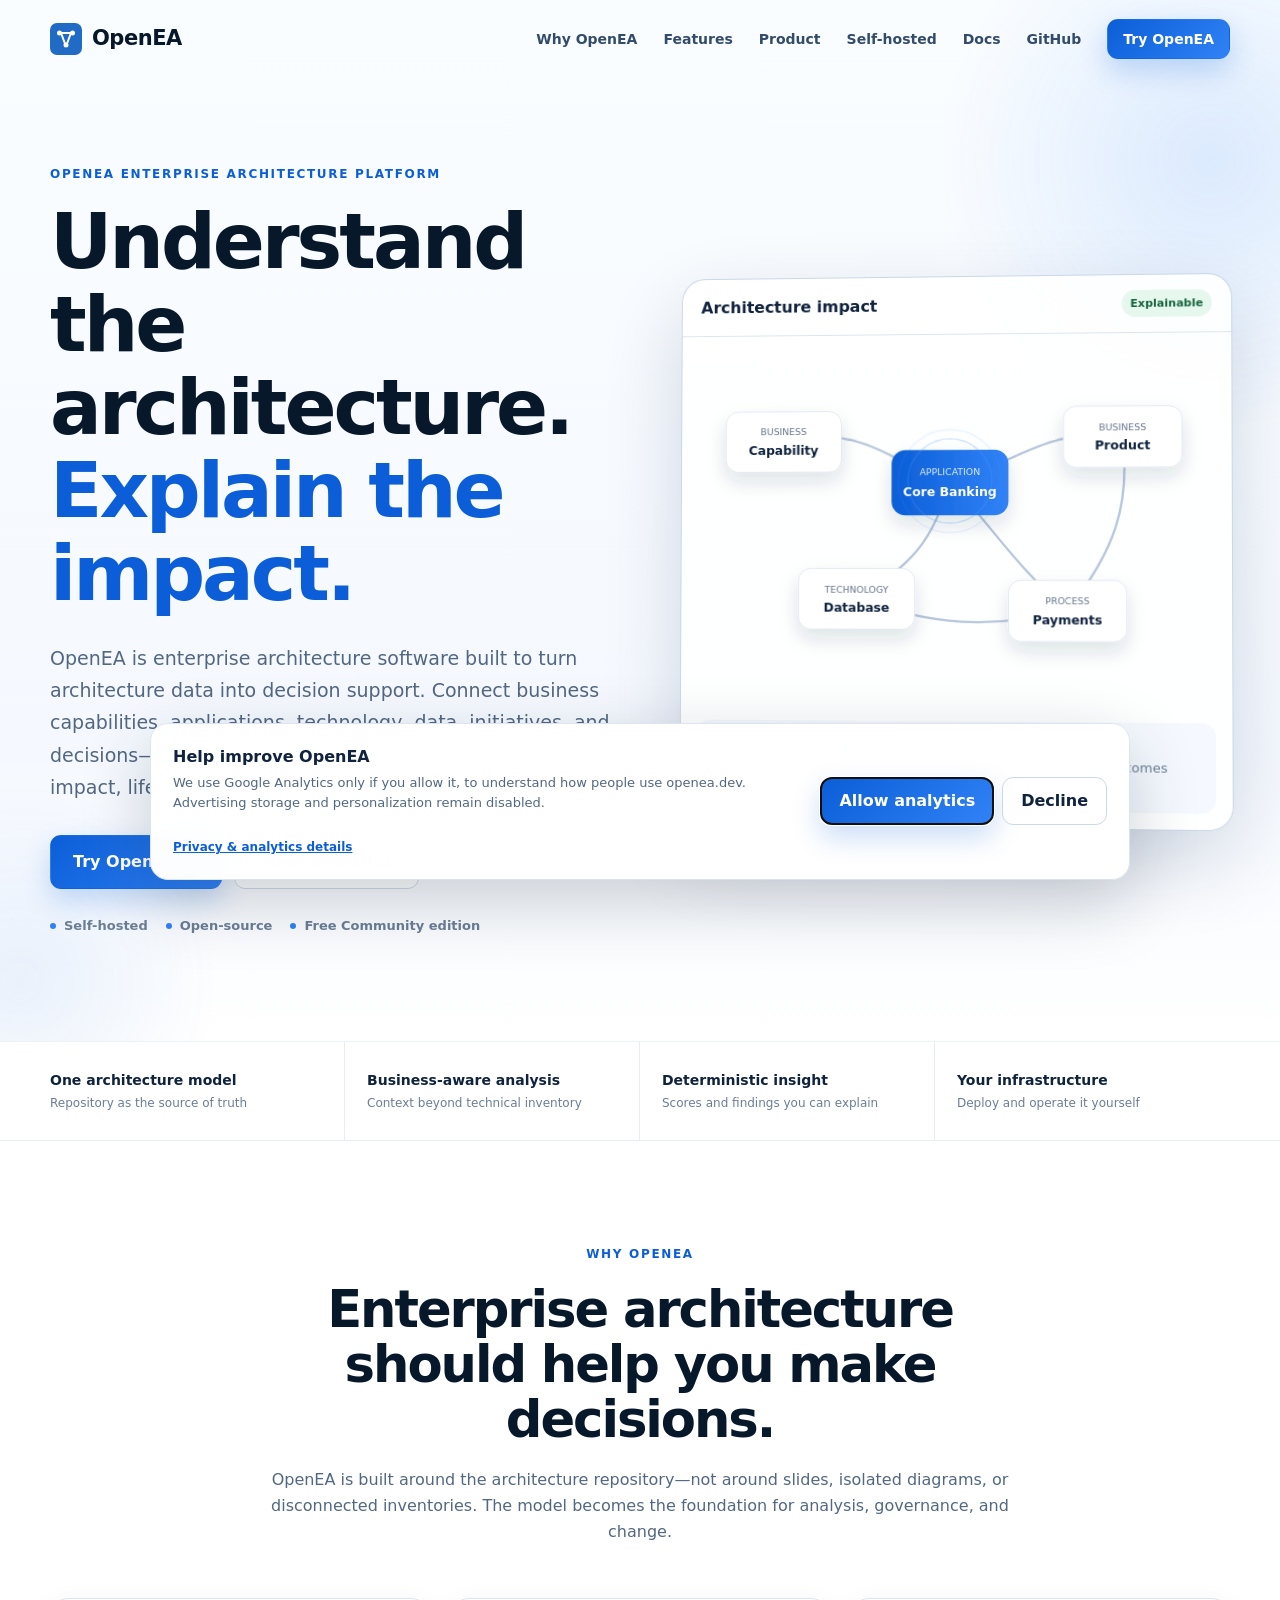
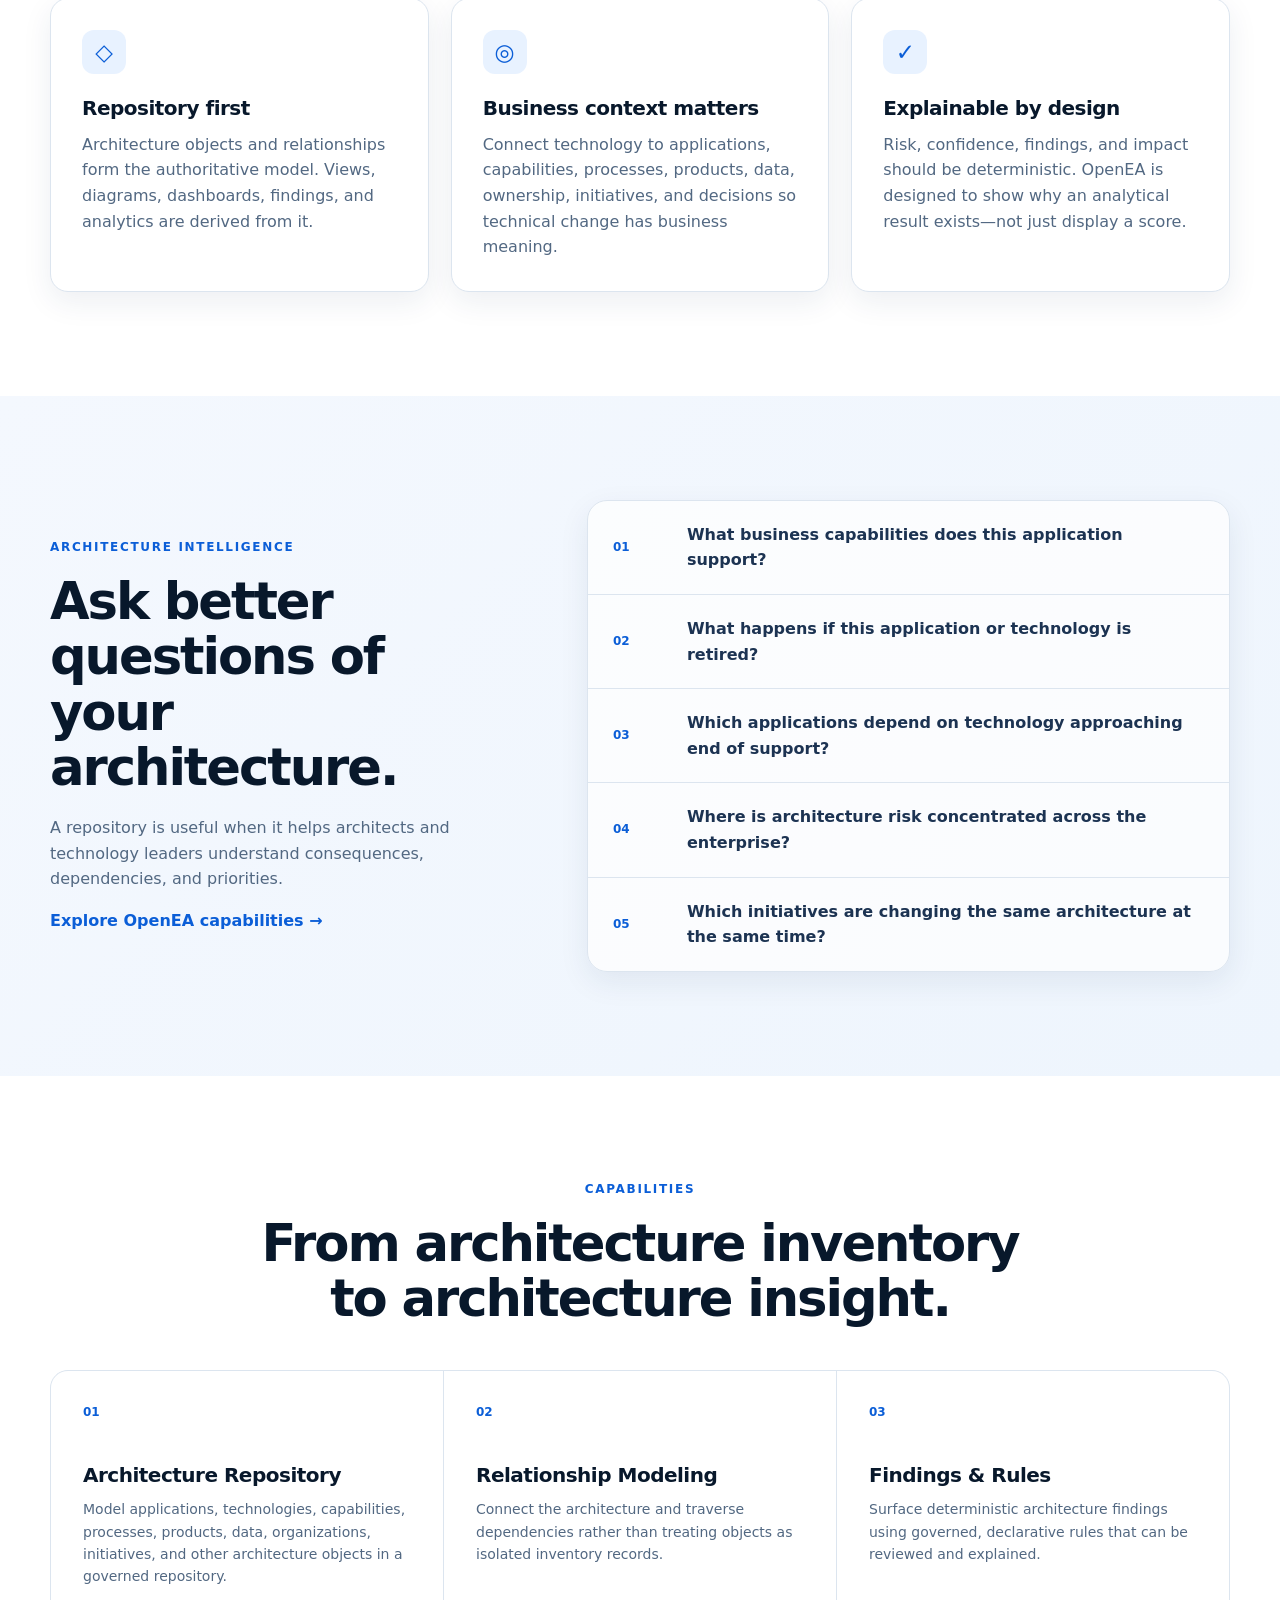
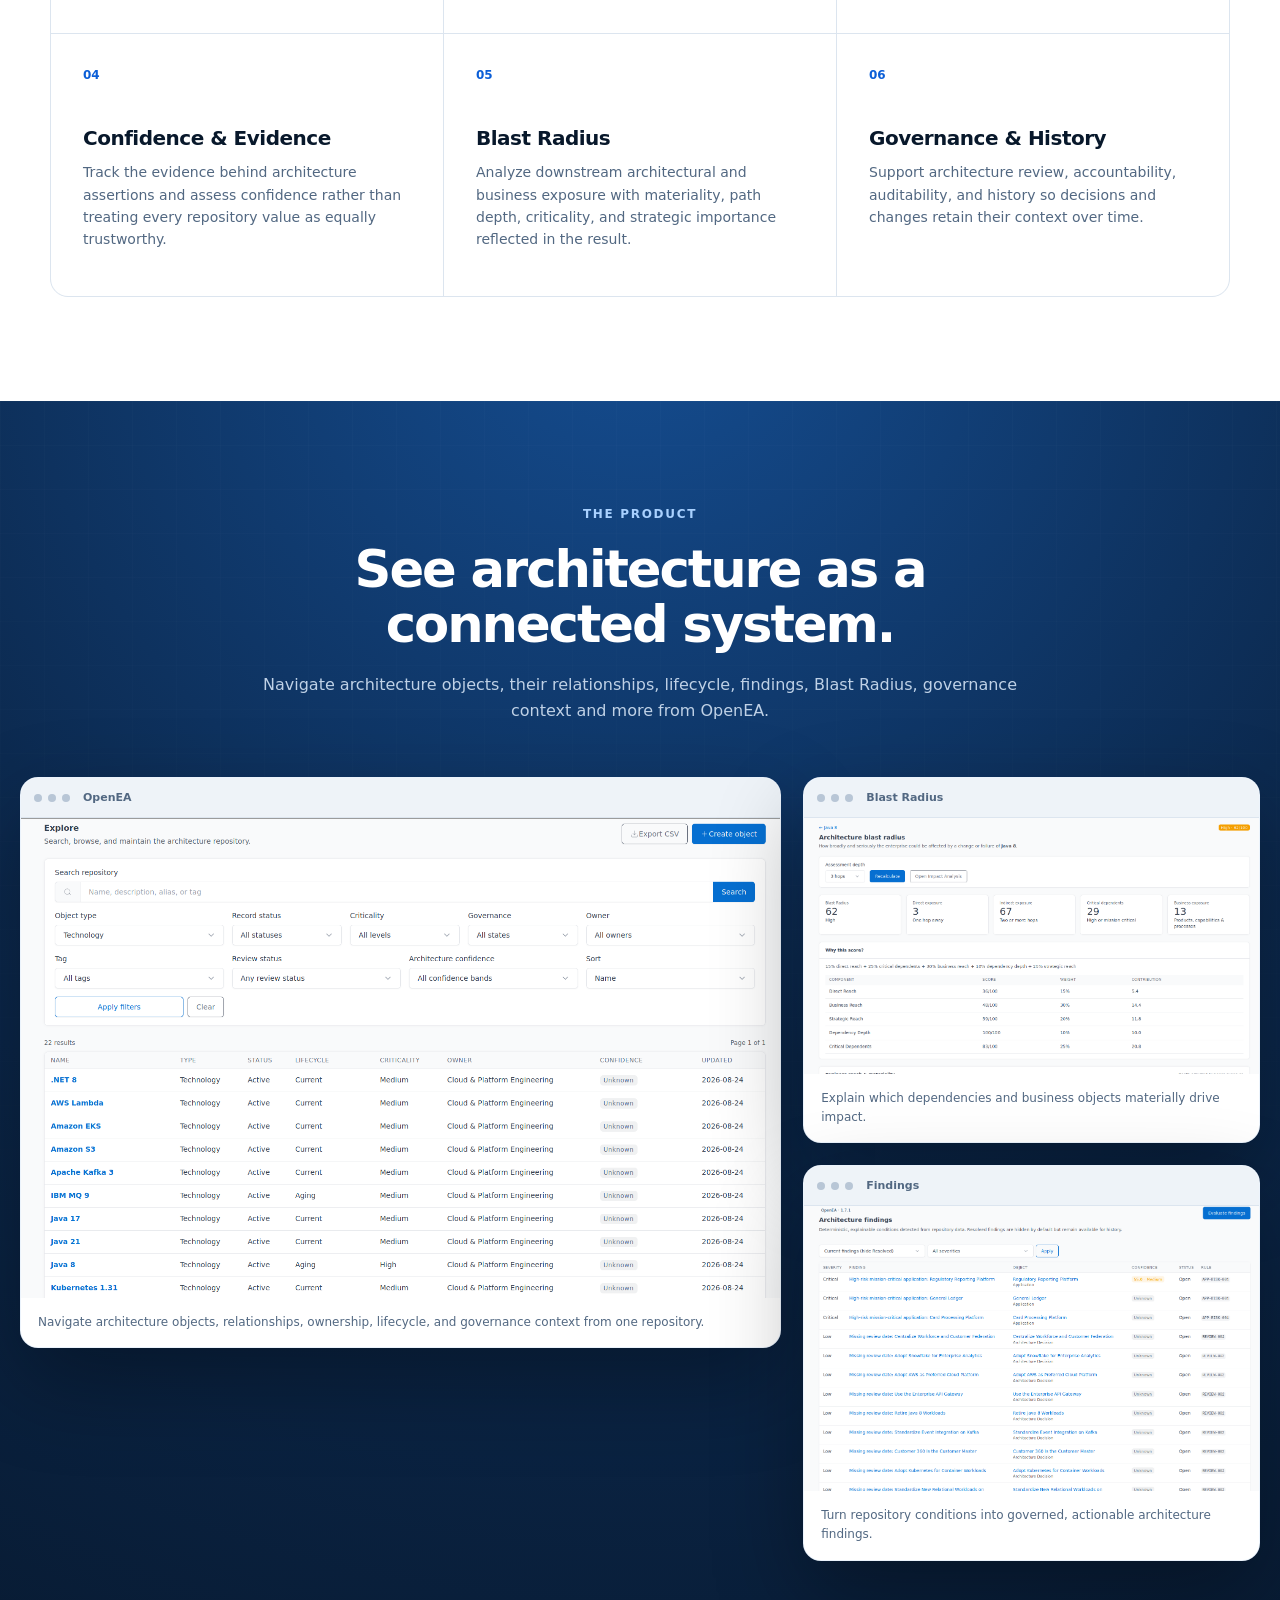
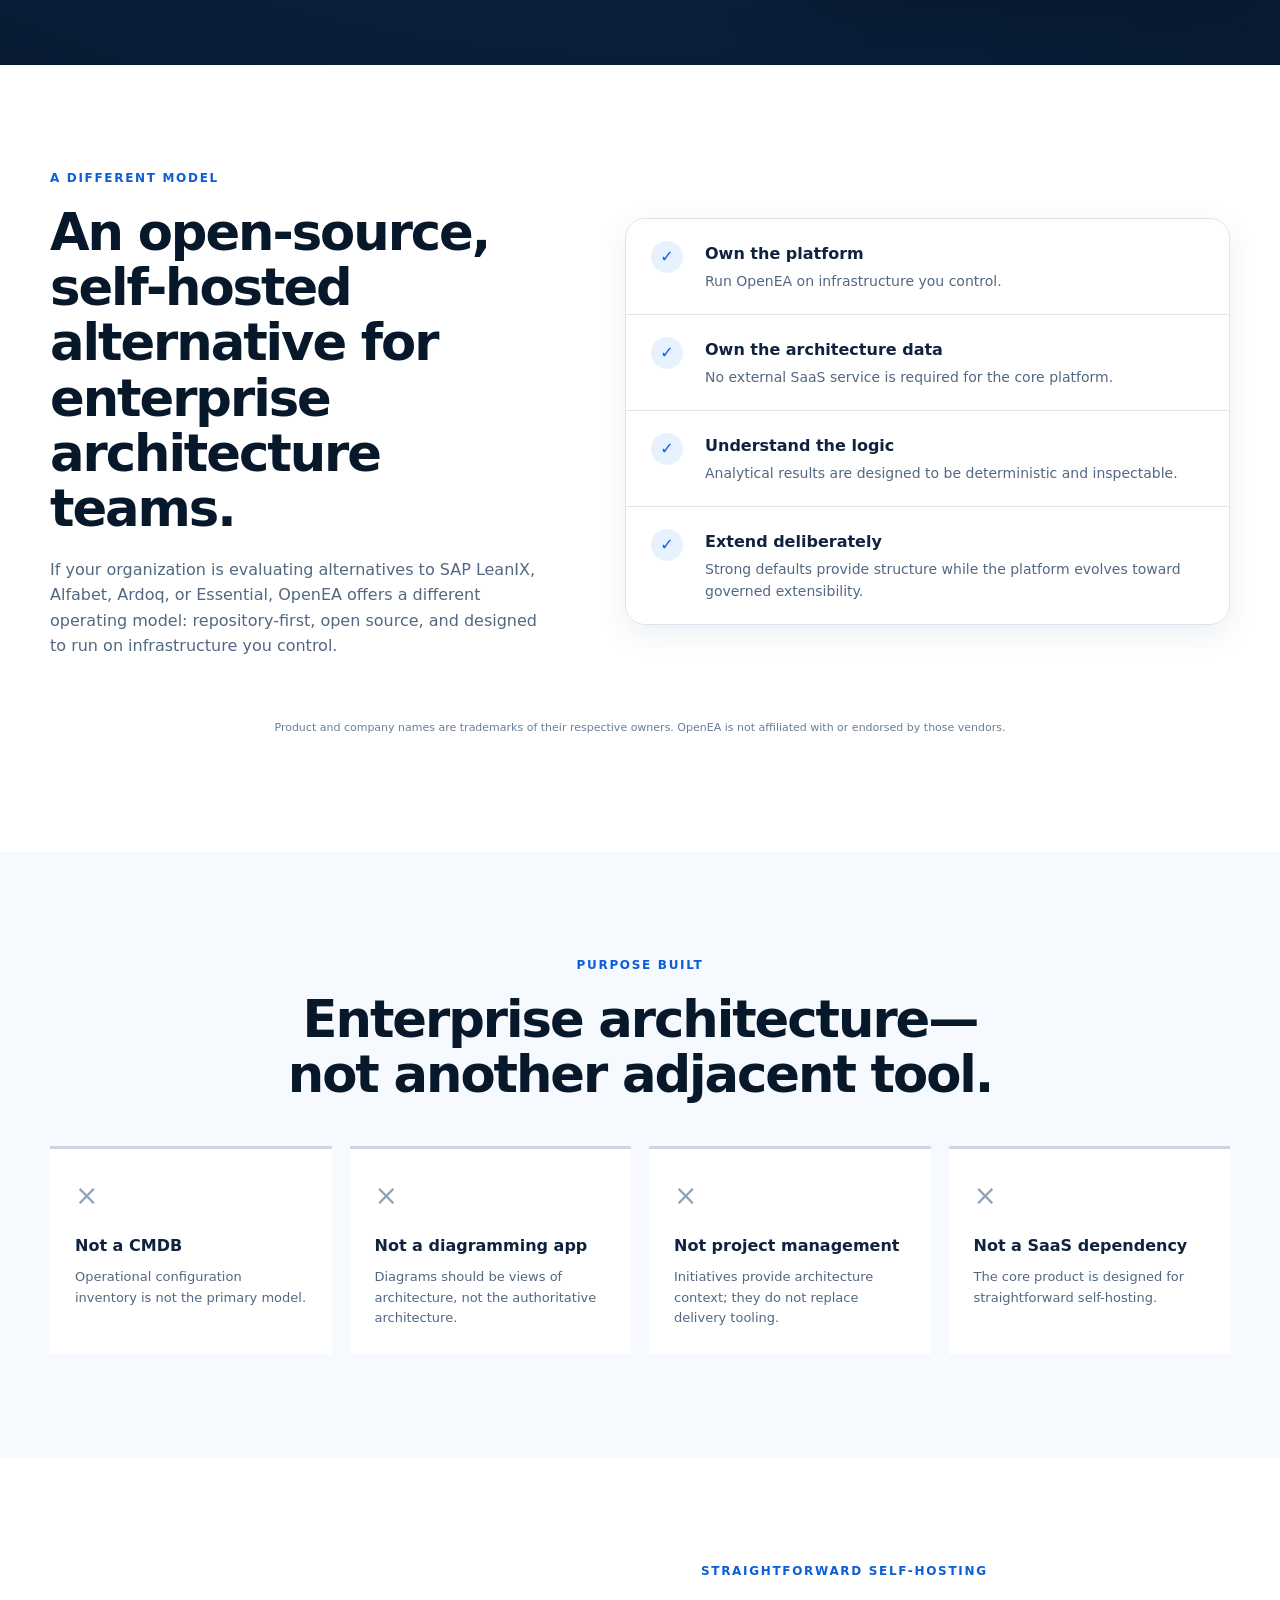
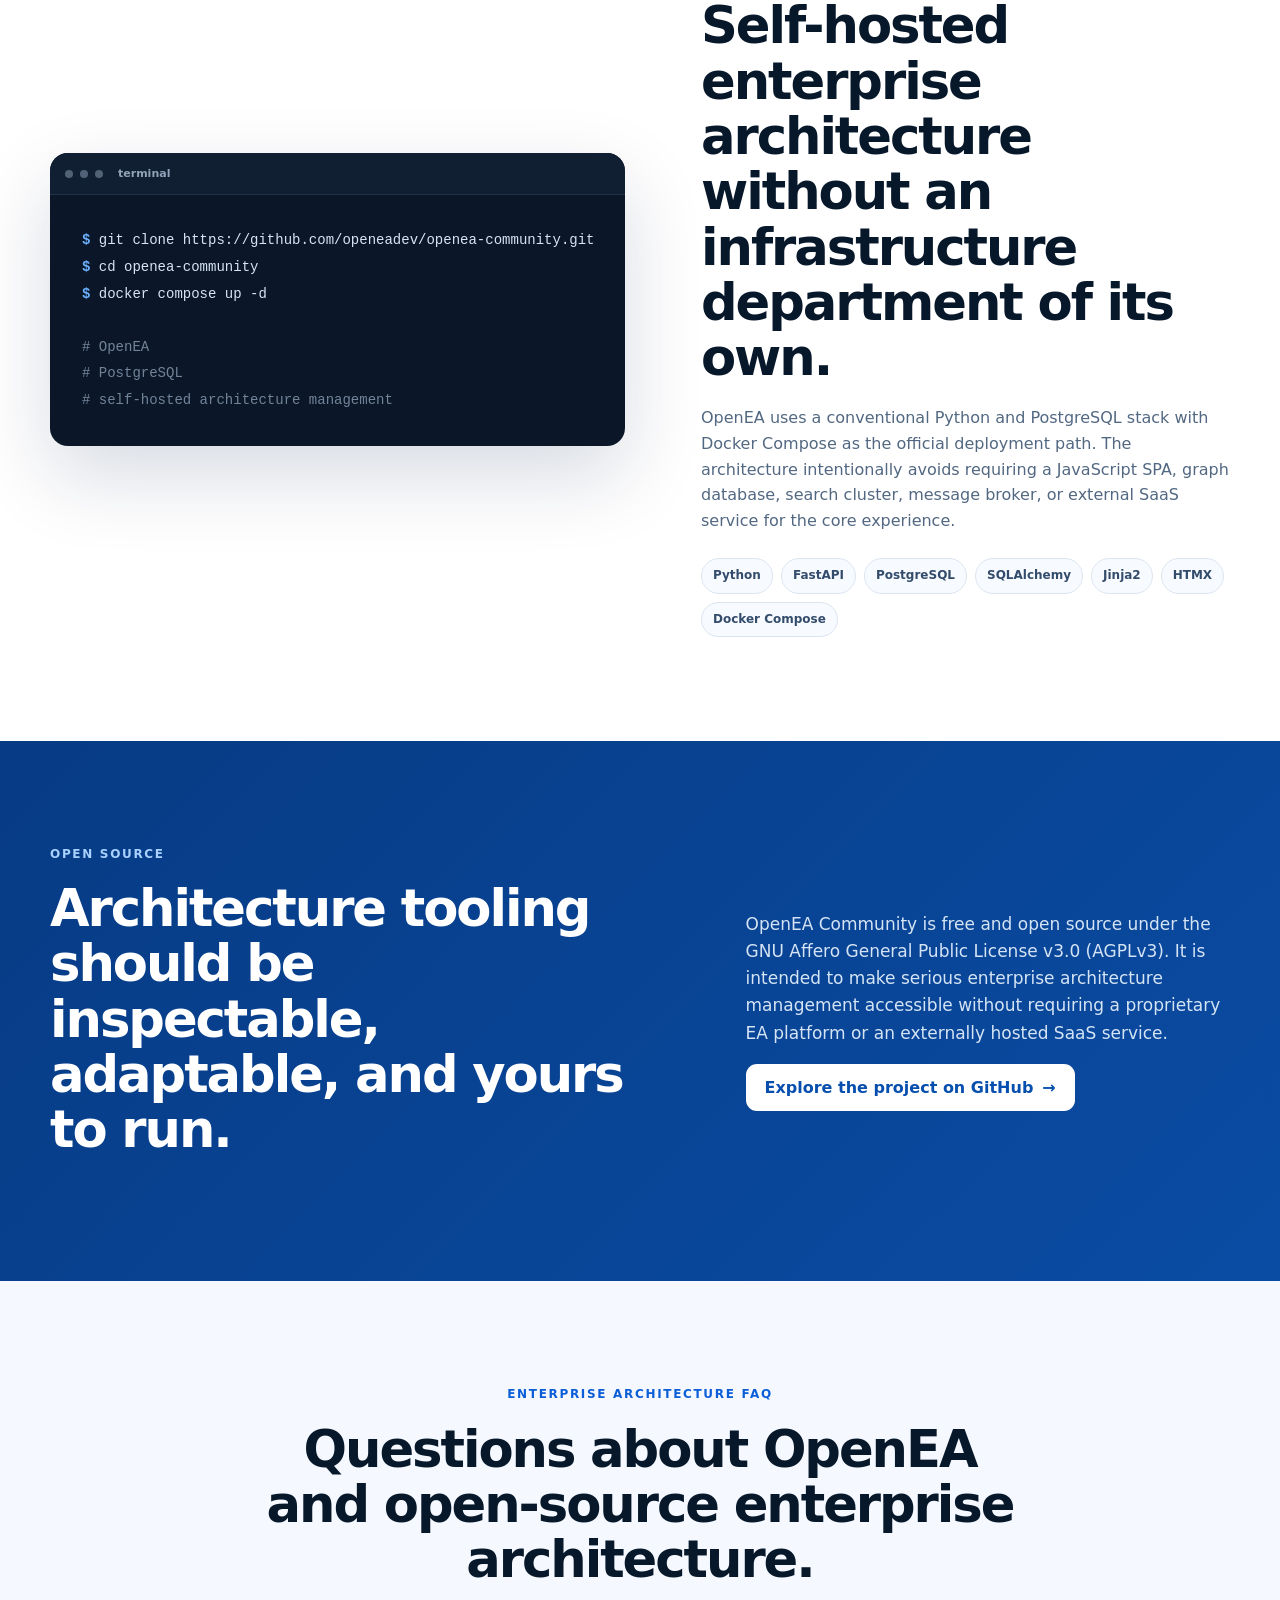
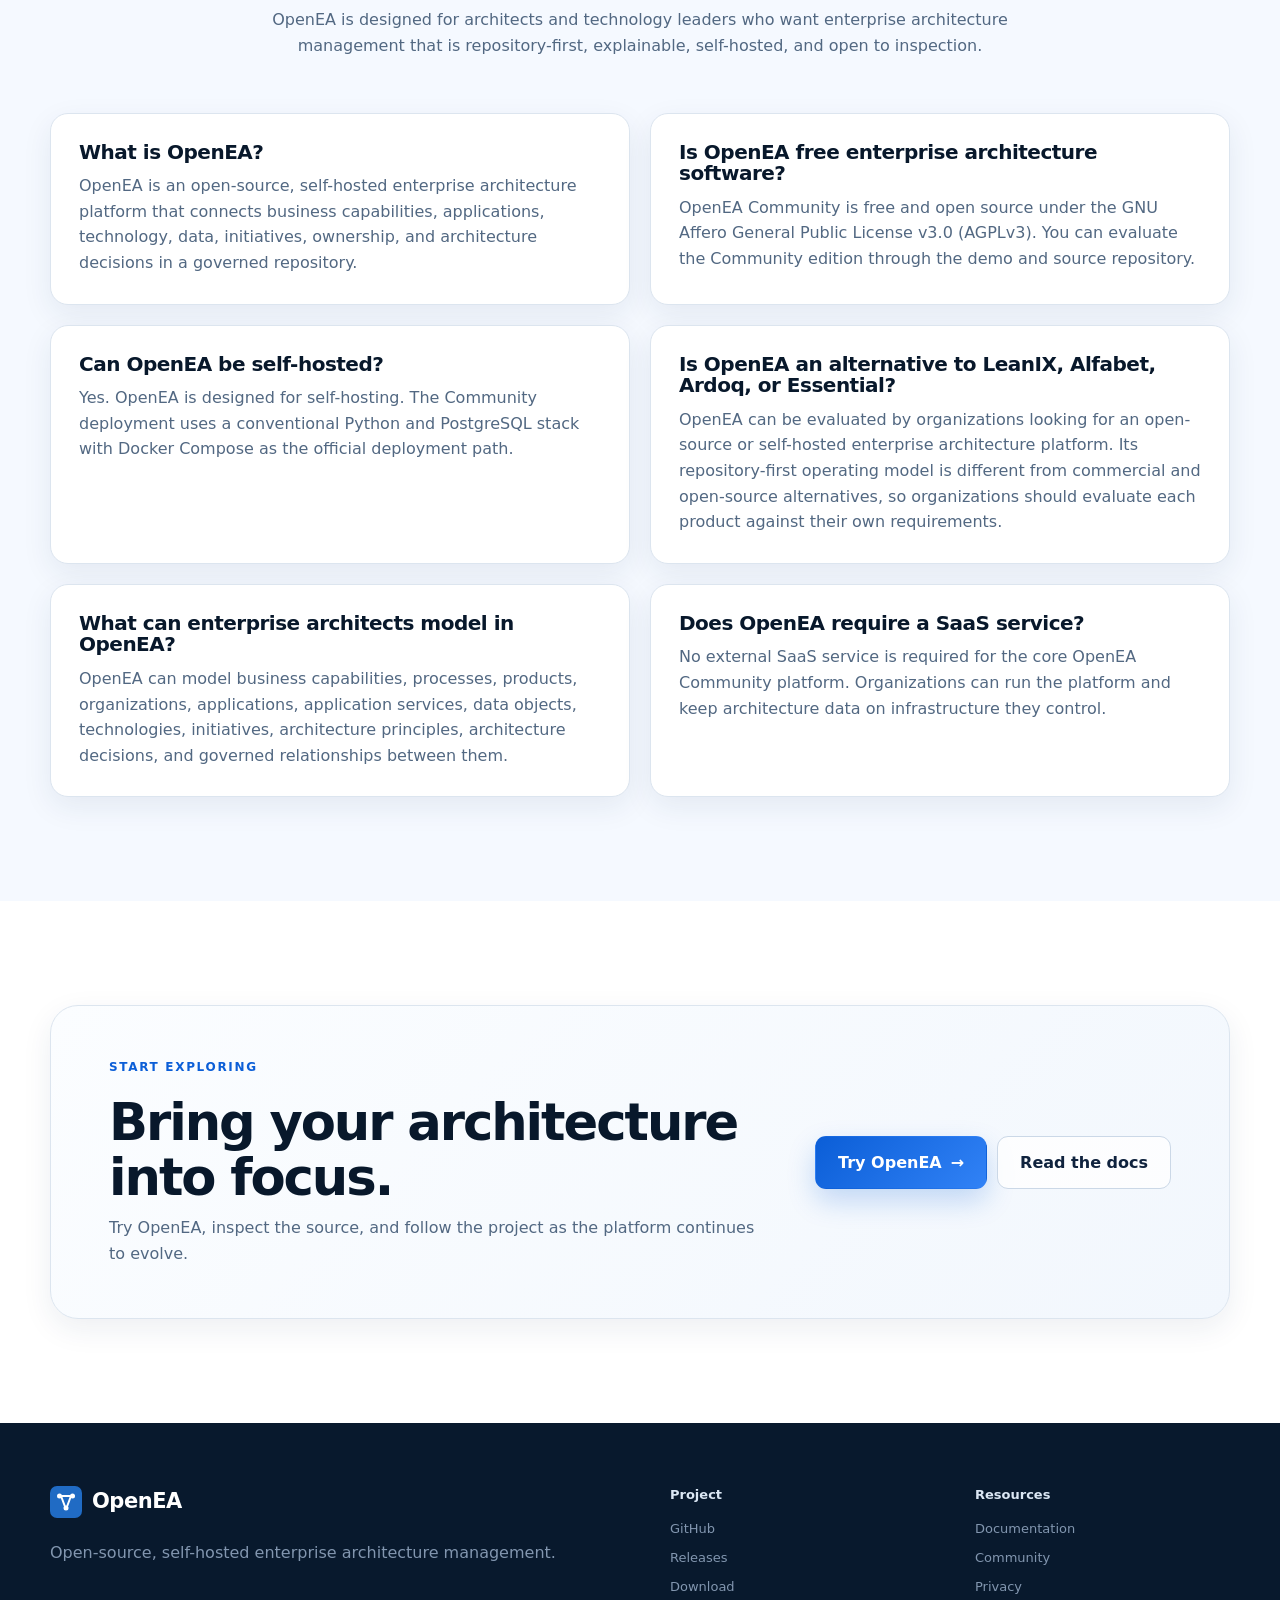
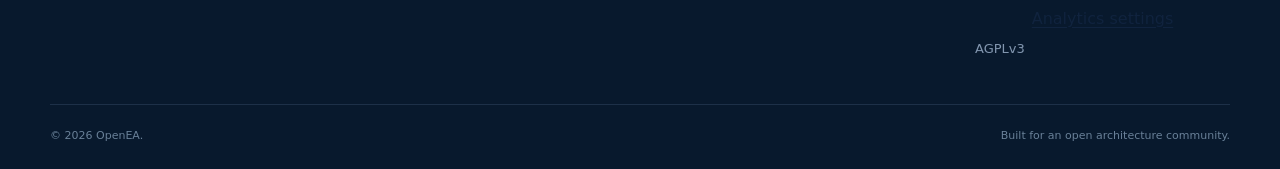
==== commit 70f44f18: "v0.0.11 - SEO updates" ====
--- a/index.html
+++ b/index.html
@@ -4,40 +4,193 @@
 <head>
   <meta charset="utf-8">
   <meta name="viewport" content="width=device-width, initial-scale=1">
-  <title>OpenEA — Open Source Enterprise Architecture Management</title>
+  <title>OpenEA | Open-Source Enterprise Architecture Platform</title>
   <meta name="description"
-    content="OpenEA is a modern, self-hosted, open-source enterprise architecture platform for understanding dependencies, business impact, lifecycle risk, and architecture decisions.">
+    content="OpenEA is open-source, self-hosted enterprise architecture software for mapping applications, capabilities, technology, dependencies, risk, and change.">
+  <meta name="application-name" content="OpenEA">
+  <meta name="author" content="OpenEA">
   <meta name="theme-color" content="#0b5ed7">
-  <meta name="robots" content="index,follow,max-image-preview:large">
+  <meta name="robots" content="index,follow,max-image-preview:large,max-snippet:-1,max-video-preview:-1">
   <link rel="canonical" href="https://openea.dev/">
   <link rel="icon" href="assets/img/favicon.svg" type="image/svg+xml">
+  <link rel="icon" href="assets/img/favicon-32.png" type="image/png" sizes="32x32">
+  <link rel="apple-touch-icon" href="assets/img/apple-touch-icon.png" sizes="180x180">
   <link rel="manifest" href="site.webmanifest">
   <link rel="stylesheet" href="assets/css/styles.css">
 
+  <!-- Social discovery and rich link previews: LinkedIn/Facebook use Open Graph; X uses twitter:* card metadata. -->
+  <meta property="og:locale" content="en_US">
   <meta property="og:type" content="website">
   <meta property="og:site_name" content="OpenEA">
-  <meta property="og:title" content="OpenEA — Open Source Enterprise Architecture Management">
+  <meta property="og:title" content="OpenEA | Open-Source Enterprise Architecture Platform">
   <meta property="og:description"
-    content="Model the enterprise. Understand impact. Make architecture decisions with evidence.">
+    content="Open-source, self-hosted enterprise architecture software for understanding applications, capabilities, technology, dependencies, risk, and change.">
   <meta property="og:url" content="https://openea.dev/">
   <meta property="og:image" content="https://openea.dev/assets/img/openea-social.png">
+  <meta property="og:image:secure_url" content="https://openea.dev/assets/img/openea-social.png">
+  <meta property="og:image:type" content="image/png">
+  <meta property="og:image:width" content="1200">
+  <meta property="og:image:height" content="630">
+  <meta property="og:image:alt" content="OpenEA — open-source enterprise architecture platform">
+
   <meta name="twitter:card" content="summary_large_image">
-  <meta name="twitter:title" content="OpenEA — Open Source Enterprise Architecture Management">
-  <meta name="twitter:description" content="A modern, self-hosted, open-source enterprise architecture platform.">
+  <meta name="twitter:title" content="OpenEA | Open-Source Enterprise Architecture Platform">
+  <meta name="twitter:description"
+    content="Open-source, self-hosted enterprise architecture software for understanding applications, capabilities, technology, dependencies, risk, and change.">
   <meta name="twitter:image" content="https://openea.dev/assets/img/openea-social.png">
+  <meta name="twitter:image:alt" content="OpenEA — open-source enterprise architecture platform">
 
   <script type="application/ld+json">
-  {
-    "@context": "https://schema.org",
-    "@type": "SoftwareApplication",
-    "name": "OpenEA",
-    "url": "https://openea.dev/",
-    "applicationCategory": "BusinessApplication",
-    "operatingSystem": "Linux, Docker",
-    "description": "A modern, self-hosted, open-source enterprise architecture management platform.",
-    "license": "https://www.gnu.org/licenses/agpl-3.0.html",
-    "isAccessibleForFree": true
-  }
+{
+  "@context": "https://schema.org",
+  "@graph": [
+    {
+      "@type": "Organization",
+      "@id": "https://openea.dev/#organization",
+      "name": "OpenEA",
+      "alternateName": "OpenEA Project",
+      "url": "https://openea.dev/",
+      "logo": {
+        "@type": "ImageObject",
+        "url": "https://openea.dev/assets/img/openea-mark.svg",
+        "contentUrl": "https://openea.dev/assets/img/openea-mark.svg",
+        "caption": "OpenEA"
+      },
+      "sameAs": [
+        "https://github.com/openeadev"
+      ]
+    },
+    {
+      "@type": "WebSite",
+      "@id": "https://openea.dev/#website",
+      "url": "https://openea.dev/",
+      "name": "OpenEA",
+      "description": "Open-source, self-hosted enterprise architecture platform.",
+      "inLanguage": "en-US",
+      "publisher": {
+        "@id": "https://openea.dev/#organization"
+      }
+    },
+    {
+      "@type": "WebPage",
+      "@id": "https://openea.dev/#webpage",
+      "url": "https://openea.dev/",
+      "name": "OpenEA | Open-Source Enterprise Architecture Platform",
+      "description": "OpenEA is open-source, self-hosted enterprise architecture software for mapping applications, capabilities, technology, dependencies, risk, and change.",
+      "isPartOf": {
+        "@id": "https://openea.dev/#website"
+      },
+      "about": {
+        "@id": "https://openea.dev/#software"
+      },
+      "primaryImageOfPage": {
+        "@id": "https://openea.dev/#social-image"
+      },
+      "inLanguage": "en-US"
+    },
+    {
+      "@type": "ImageObject",
+      "@id": "https://openea.dev/#social-image",
+      "url": "https://openea.dev/assets/img/openea-social.png",
+      "contentUrl": "https://openea.dev/assets/img/openea-social.png",
+      "width": 1200,
+      "height": 630,
+      "caption": "OpenEA open enterprise architecture"
+    },
+    {
+      "@type": "SoftwareApplication",
+      "@id": "https://openea.dev/#software",
+      "name": "OpenEA",
+      "url": "https://openea.dev/",
+      "applicationCategory": "BusinessApplication",
+      "applicationSubCategory": "Enterprise Architecture Management",
+      "operatingSystem": "Linux, Docker",
+      "description": "An open-source, self-hosted enterprise architecture platform for modeling business capabilities, applications, technology, data, relationships, dependencies, lifecycle risk, governance, and architecture change.",
+      "publisher": {
+        "@id": "https://openea.dev/#organization"
+      },
+      "codeRepository": "https://github.com/openeadev/openea-community",
+      "softwareHelp": "https://docs.openea.dev/",
+      "downloadUrl": "https://github.com/openeadev/openea-community/releases",
+      "license": "https://www.gnu.org/licenses/agpl-3.0.html",
+      "offers": {
+        "@type": "Offer",
+        "name": "OpenEA Community",
+        "price": "0",
+        "priceCurrency": "USD",
+        "url": "https://openea.dev/try/"
+      },
+      "audience": {
+        "@type": "Audience",
+        "audienceType": "Enterprise architects, solution architects, technology leaders, and organizations managing enterprise architecture"
+      },
+      "featureList": [
+        "Enterprise architecture repository",
+        "Application and business capability modeling",
+        "Relationship and dependency modeling",
+        "Architecture impact and blast radius analysis",
+        "Architecture findings and explainable rules",
+        "Confidence and evidence tracking",
+        "Governance and history",
+        "Self-hosted Docker deployment"
+      ]
+    },
+    {
+      "@type": "FAQPage",
+      "@id": "https://openea.dev/#faq",
+      "mainEntity": [
+        {
+          "@type": "Question",
+          "name": "What is OpenEA?",
+          "acceptedAnswer": {
+            "@type": "Answer",
+            "text": "OpenEA is an open-source, self-hosted enterprise architecture platform that connects business capabilities, applications, technology, data, initiatives, ownership, and architecture decisions in a governed repository."
+          }
+        },
+        {
+          "@type": "Question",
+          "name": "Is OpenEA free enterprise architecture software?",
+          "acceptedAnswer": {
+            "@type": "Answer",
+            "text": "OpenEA Community is free and open source under the GNU Affero General Public License v3.0 (AGPLv3). It can be evaluated through the OpenEA Community demo and source repository."
+          }
+        },
+        {
+          "@type": "Question",
+          "name": "Can OpenEA be self-hosted?",
+          "acceptedAnswer": {
+            "@type": "Answer",
+            "text": "Yes. OpenEA is designed for self-hosting. The Community deployment uses a conventional Python and PostgreSQL stack with Docker Compose as the official deployment path."
+          }
+        },
+        {
+          "@type": "Question",
+          "name": "Is OpenEA an alternative to LeanIX, Alfabet, Ardoq, or Essential?",
+          "acceptedAnswer": {
+            "@type": "Answer",
+            "text": "OpenEA is designed for organizations evaluating an open-source or self-hosted enterprise architecture platform. It offers a repository-first operating model that can be evaluated alongside commercial and open-source products such as SAP LeanIX, Alfabet, Ardoq, and Essential. Product capabilities and requirements differ, so organizations should evaluate fit for their needs."
+          }
+        },
+        {
+          "@type": "Question",
+          "name": "What can enterprise architects model in OpenEA?",
+          "acceptedAnswer": {
+            "@type": "Answer",
+            "text": "OpenEA can model business capabilities, processes, products, organizations, applications, application services, data objects, technologies, initiatives, architecture principles, architecture decisions, and governed relationships between them."
+          }
+        },
+        {
+          "@type": "Question",
+          "name": "Does OpenEA require a SaaS service?",
+          "acceptedAnswer": {
+            "@type": "Answer",
+            "text": "No external SaaS service is required for the core OpenEA Community platform. Organizations can run the platform and keep architecture data on infrastructure they control."
+          }
+        }
+      ]
+    }
+  ]
+}
   </script>
 </head>
 
@@ -47,7 +200,7 @@
   <header class="site-header" data-header>
     <div class="container nav-wrap">
       <a class="brand" href="./" aria-label="OpenEA home">
-        <img src="assets/img/openea-mark.svg" width="32px" height="32px">
+        <img src="assets/img/openea-mark.svg" width="32" height="32" alt="OpenEA">
         <span class="brand-name">OpenEA</span>
       </a>
 
@@ -61,9 +214,9 @@
         <a href="#features">Features</a>
         <a href="#product">Product</a>
         <a href="#self-hosted">Self-hosted</a>
-        <a href="docs/">Docs</a>
-        <a class="nav-github" href="#" data-github-link>GitHub</a>
-        <a class="button button-small button-primary" href="/try" data-try-link>Try OpenEA</a>
+        <a href="https://docs.openea.dev/" target="_blank" rel="noopener noreferrer">Docs</a>
+        <a class="nav-github" href="https://github.com/openeadev/openea-community" data-github-link>GitHub</a>
+        <a class="button button-small button-primary" href="/try/" data-try-link>Try OpenEA</a>
       </nav>
     </div>
   </header>
@@ -74,20 +227,18 @@
       <div class="hero-orb hero-orb-two" aria-hidden="true"></div>
       <div class="container hero-grid">
         <div class="hero-copy">
-          <div class="eyebrow">Open-source enterprise architecture</div>
+          <div class="eyebrow">OpenEA enterprise architecture platform</div>
           <h1>Understand the architecture.<br><span>Explain the impact.</span></h1>
-          <p class="hero-lede">OpenEA turns enterprise architecture data into decision support. Connect business
-            capabilities, applications, technology, data, initiatives, and decisions—then see what matters when
-            architecture changes.</p>
+          <p class="hero-lede">OpenEA is enterprise architecture software built to turn architecture data into decision support. Connect business capabilities, applications, technology, data, initiatives, and decisions—then understand dependencies, business impact, lifecycle risk, and change.</p>
           <div class="hero-actions">
-            <a class="button button-primary button-large" href="/try" data-try-link>Try OpenEA <span
+            <a class="button button-primary button-large" href="/try/" data-try-link>Try OpenEA <span
                 aria-hidden="true">→</span></a>
-            <a class="button button-secondary button-large" href="#" data-github-link>View on GitHub</a>
+            <a class="button button-secondary button-large" href="https://github.com/openeadev/openea-community" data-github-link>View on GitHub</a>
           </div>
           <div class="hero-meta" aria-label="OpenEA highlights">
             <span>Self-hosted</span>
-            <span>Repository-first</span>
-            <span>Explainable analytics</span>
+            <span>Open-source</span>
+            <span>Free Community edition</span>
           </div>
         </div>
 
@@ -291,7 +442,7 @@
               <!-- <div class="placeholder-kicker">PRODUCT SCREENSHOT</div>
               <div class="placeholder-title">Architecture repository / object detail</div>
               <div class="placeholder-path">assets/img/screenshots/repository.png</div> -->
-              <img src="assets/img/screenshots/repository.png">
+              <img src="assets/img/screenshots/repository.png" width="1481" height="935" alt="OpenEA enterprise architecture repository showing governed architecture records">
             </div>
             <figcaption>Navigate architecture objects, relationships, ownership, lifecycle, and governance context from
               one repository.</figcaption>
@@ -304,7 +455,7 @@
                 <!-- <div class="placeholder-kicker">PRODUCT SCREENSHOT</div>
                 <div class="placeholder-title">Blast Radius analysis</div>
                 <div class="placeholder-path">assets/img/screenshots/blast-radius.png</div> -->
-                <img src="assets/img/screenshots/blast-radius.png">
+                <img src="assets/img/screenshots/blast-radius.png" width="1487" height="835" alt="OpenEA blast radius analysis showing enterprise architecture dependencies and impact">
               </div>
               <figcaption>Explain which dependencies and business objects materially drive impact.</figcaption>
             </figure>
@@ -314,7 +465,7 @@
                 <!-- <div class="placeholder-kicker">PRODUCT SCREENSHOT</div>
                 <div class="placeholder-title">Architecture findings</div>
                 <div class="placeholder-path">assets/img/screenshots/findings.png</div> -->
-                <img src="assets/img/screenshots/findings.png">
+                <img src="assets/img/screenshots/findings.png" width="1485" height="931" alt="OpenEA architecture findings view showing governed and explainable findings">
               </div>
               <figcaption>Turn repository conditions into governed, actionable architecture findings.</figcaption>
             </figure>
@@ -327,9 +478,8 @@
       <div class="container comparison-grid">
         <div class="section-heading">
           <div class="eyebrow">A different model</div>
-          <h2>Modern EA without the commercial platform dependency.</h2>
-          <p>OpenEA is being built as a practical, self-hosted, open-source alternative to platforms such as SAP LeanIX,
-            Software AG Alfabet, Ardoq, and Essential.</p>
+          <h2>An open-source, self-hosted alternative for enterprise architecture teams.</h2>
+          <p>If your organization is evaluating alternatives to SAP LeanIX, Alfabet, Ardoq, or Essential, OpenEA offers a different operating model: repository-first, open source, and designed to run on infrastructure you control.</p>
         </div>
         <div class="comparison-card">
           <div class="comparison-row"><span class="check" aria-hidden="true">✓</span>
@@ -395,7 +545,7 @@
         </div>
         <div class="section-heading">
           <div class="eyebrow">Straightforward self-hosting</div>
-          <h2>Built to run without an infrastructure department of its own.</h2>
+          <h2>Self-hosted enterprise architecture without an infrastructure department of its own.</h2>
           <p>OpenEA uses a conventional Python and PostgreSQL stack with Docker Compose as the official deployment path.
             The architecture intentionally avoids requiring a JavaScript SPA, graph database, search cluster, message
             broker, or external SaaS service for the core experience.</p>
@@ -414,10 +564,55 @@
           <h2>Architecture tooling should be inspectable, adaptable, and yours to run.</h2>
         </div>
         <div class="open-source-copy">
-          <p>OpenEA is licensed under the GNU Affero General Public License v3.0 (AGPLv3). The project is intended to
-            make serious enterprise architecture management accessible without requiring a proprietary EA platform.</p>
-          <a class="button button-light" href="#" data-github-link>Explore the project on GitHub <span
+          <p>OpenEA Community is free and open source under the GNU Affero General Public License v3.0 (AGPLv3). It is intended to make serious enterprise architecture management accessible without requiring a proprietary EA platform or an externally hosted SaaS service.</p>
+          <a class="button button-light" href="https://github.com/openeadev/openea-community" data-github-link>Explore the project on GitHub <span
               aria-hidden="true">→</span></a>
+        </div>
+      </div>
+    </section>
+
+
+    <section id="faq" class="section section-white faq-section">
+      <div class="container">
+        <div class="section-heading centered">
+          <div class="eyebrow">Enterprise architecture FAQ</div>
+          <h2>Questions about OpenEA and open-source enterprise architecture.</h2>
+          <p>OpenEA is designed for architects and technology leaders who want enterprise architecture management that is
+            repository-first, explainable, self-hosted, and open to inspection.</p>
+        </div>
+        <div class="faq-grid">
+          <article class="faq-card">
+            <h3>What is OpenEA?</h3>
+            <p>OpenEA is an open-source, self-hosted enterprise architecture platform that connects business capabilities,
+              applications, technology, data, initiatives, ownership, and architecture decisions in a governed repository.</p>
+          </article>
+          <article class="faq-card">
+            <h3>Is OpenEA free enterprise architecture software?</h3>
+            <p>OpenEA Community is free and open source under the GNU Affero General Public License v3.0 (AGPLv3). You can
+              evaluate the Community edition through the demo and source repository.</p>
+          </article>
+          <article class="faq-card">
+            <h3>Can OpenEA be self-hosted?</h3>
+            <p>Yes. OpenEA is designed for self-hosting. The Community deployment uses a conventional Python and PostgreSQL
+              stack with Docker Compose as the official deployment path.</p>
+          </article>
+          <article class="faq-card">
+            <h3>Is OpenEA an alternative to LeanIX, Alfabet, Ardoq, or Essential?</h3>
+            <p>OpenEA can be evaluated by organizations looking for an open-source or self-hosted enterprise architecture
+              platform. Its repository-first operating model is different from commercial and open-source alternatives, so
+              organizations should evaluate each product against their own requirements.</p>
+          </article>
+          <article class="faq-card">
+            <h3>What can enterprise architects model in OpenEA?</h3>
+            <p>OpenEA can model business capabilities, processes, products, organizations, applications, application services,
+              data objects, technologies, initiatives, architecture principles, architecture decisions, and governed
+              relationships between them.</p>
+          </article>
+          <article class="faq-card">
+            <h3>Does OpenEA require a SaaS service?</h3>
+            <p>No external SaaS service is required for the core OpenEA Community platform. Organizations can run the platform
+              and keep architecture data on infrastructure they control.</p>
+          </article>
         </div>
       </div>
     </section>
@@ -430,9 +625,9 @@
           <p>Try OpenEA, inspect the source, and follow the project as the platform continues to evolve.</p>
         </div>
         <div class="final-cta-actions">
-          <a class="button button-primary button-large" href="/try" data-try-link>Try OpenEA <span
+          <a class="button button-primary button-large" href="/try/" data-try-link>Try OpenEA <span
               aria-hidden="true">→</span></a>
-          <a class="button button-secondary button-large" href="docs/">Read the docs</a>
+          <a class="button button-secondary button-large" href="https://docs.openea.dev/" target="_blank" rel="noopener noreferrer">Read the docs</a>
         </div>
       </div>
     </section>
@@ -442,15 +637,15 @@
     <div class="container footer-grid">
       <div class="footer-brand">
         <a class="brand brand-footer" href="/" aria-label="OpenEA home">
-          <img src="assets/img/openea-mark.svg" width="32px" height="32px">
+          <img src="assets/img/openea-mark.svg" width="32" height="32" alt="OpenEA">
           <span class="brand-name">OpenEA</span>
         </a>
-        <p>Open enterprise architecture management.</p>
+        <p>Open-source, self-hosted enterprise architecture management.</p>
       </div>
       <div class="footer-links">
-        <div><strong>Project</strong><a href="#" data-github-link>GitHub</a><a href="https://github.com/openeadev/openea-community/releases">Releases</a><a
+        <div><strong>Project</strong><a href="https://github.com/openeadev/openea-community" data-github-link>GitHub</a><a href="https://github.com/openeadev/openea-community/releases">Releases</a><a
             href="download/">Download</a></div>
-        <div><strong>Resources</strong><a href="docs/">Documentation</a><a href="community/">Community</a><a href="privacy/">Privacy</a><button type="button" class="footer-preference-button" data-consent-settings>Analytics settings</button><a
+        <div><strong>Resources</strong><a href="https://docs.openea.dev/" target="_blank" rel="noopener noreferrer">Documentation</a><a href="community/">Community</a><a href="privacy/">Privacy</a><button type="button" class="footer-preference-button" data-consent-settings>Analytics settings</button><a
             href="https://www.gnu.org/licenses/agpl-3.0.html" rel="noopener">AGPLv3</a></div>
       </div>
     </div>
--- a/assets/css/styles.css
+++ b/assets/css/styles.css
@@ -37,6 +37,7 @@
   -webkit-font-smoothing: antialiased;
 }
 img, svg { display: block; max-width: 100%; }
+img { height: auto; }
 a { color: inherit; }
 button, input, textarea, select { font: inherit; }
 code, pre { font-family: "SFMono-Regular", Consolas, "Liberation Mono", monospace; }
@@ -132,19 +133,21 @@
 .capability-card p { margin-bottom: 0; font-size: 14px; }
 
 .product-section { overflow: hidden; background: radial-gradient(circle at 50% -10%, #154e93 0%, #0c2a50 52%, #081b33 100%); }
+.product-section > .container { width: min(calc(100% - 40px), 1300px); }
 .product-section::before { content: ""; position: absolute; inset: 0; opacity: .12; background-image: linear-gradient(rgba(255,255,255,.12) 1px, transparent 1px), linear-gradient(90deg, rgba(255,255,255,.12) 1px, transparent 1px); background-size: 44px 44px; mask-image: linear-gradient(to bottom, #000 0%, transparent 82%); }
 .product-heading { position: relative; z-index: 1; }
 .product-heading h2, .product-heading p { color: #fff; }
 .product-heading p { color: #bfd1e6; }
 .product-heading code { color: #d9eaff; }
-.screenshot-showcase { position: relative; z-index: 1; display: grid; grid-template-columns: 1.28fr .72fr; gap: 22px; align-items: start; }
+.screenshot-showcase { position: relative; z-index: 1; display: grid; grid-template-columns: 1.25fr .75fr; gap: 22px; align-items: start; }
 .screenshot-stack { display: grid; gap: 22px; }
 .screenshot-panel { overflow: hidden; margin: 0; border: 1px solid rgba(189,214,243,.23); border-radius: 18px; background: #f8fbff; box-shadow: 0 35px 90px rgba(0,0,0,.32); }
 .browser-chrome { display: flex; align-items: center; gap: 6px; min-height: 40px; padding: 0 13px; border-bottom: 1px solid var(--line); background: #eef3f8; }
 .browser-chrome span { width: 8px; height: 8px; border-radius: 50%; background: #b8c6d6; }
 .browser-chrome strong { margin-left: 7px; color: var(--ink-600); font-size: 11px; }
-.screenshot-placeholder { min-height: 430px; display: flex; flex-direction: column; align-items: center; justify-content: center; padding: 30px; text-align: center; background: linear-gradient(135deg, #f9fbfe, #eef4fb); }
-.screenshot-placeholder-small { min-height: 190px; }
+.screenshot-placeholder { display: block; min-height: 0; padding: 0; overflow: hidden; background: #fff; }
+.screenshot-placeholder-small { min-height: 0; }
+.screenshot-placeholder img { width: 100%; height: auto; object-fit: contain; }
 .placeholder-kicker { margin-bottom: 7px; color: var(--blue-700); font-size: 10px; font-weight: 900; letter-spacing: .13em; }
 .placeholder-title { margin-bottom: 8px; color: var(--ink-900); font-weight: 800; }
 .placeholder-path { color: var(--ink-500); font-family: monospace; font-size: 11px; }
@@ -203,10 +206,29 @@
 .subpage-card { width: min(720px, 100%); margin: 0 auto; padding: 50px; border: 1px solid var(--line); border-radius: 24px; background: #fff; box-shadow: var(--shadow-sm); text-align: center; }
 .subpage-card p { max-width: 560px; margin: 0 auto 25px; }
 
+
+/* SEO / FAQ content */
+.faq-section { background: var(--blue-050); }
+.faq-grid {
+  display: grid;
+  grid-template-columns: repeat(2, minmax(0, 1fr));
+  gap: 20px;
+}
+.faq-card {
+  padding: 28px;
+  border: 1px solid var(--line);
+  border-radius: var(--radius-md);
+  background: var(--white);
+  box-shadow: var(--shadow-sm);
+}
+.faq-card h3 { margin-bottom: 10px; }
+.faq-card p { margin-bottom: 0; }
+
 @media (max-width: 1000px) {
   .section { padding: 82px 0; }
   .hero { min-height: auto; padding-top: 130px; }
   .hero-grid, .questions-grid, .comparison-grid, .deploy-grid, .open-source-grid { grid-template-columns: 1fr; gap: 52px; }
+  .faq-grid { grid-template-columns: 1fr; }
   .hero-copy { text-align: center; }
   .hero-lede { margin-inline: auto; }
   .hero-actions, .hero-meta { justify-content: center; }
@@ -248,8 +270,8 @@
   .question { grid-template-columns: 37px 1fr; padding: 18px; }
   .capability-card { min-height: auto; }
   .capability-number { margin-bottom: 24px; }
-  .screenshot-placeholder { min-height: 290px; }
-  .screenshot-placeholder-small { min-height: 190px; }
+  .screenshot-placeholder-small { min-height: 0; }
+.screenshot-placeholder img { width: 100%; height: auto; object-fit: contain; }
   .deploy-terminal pre { padding: 23px; font-size: 12px; }
   .final-cta-inner { padding: 34px 25px; }
   .final-cta-actions, .final-cta-actions .button { width: 100%; }
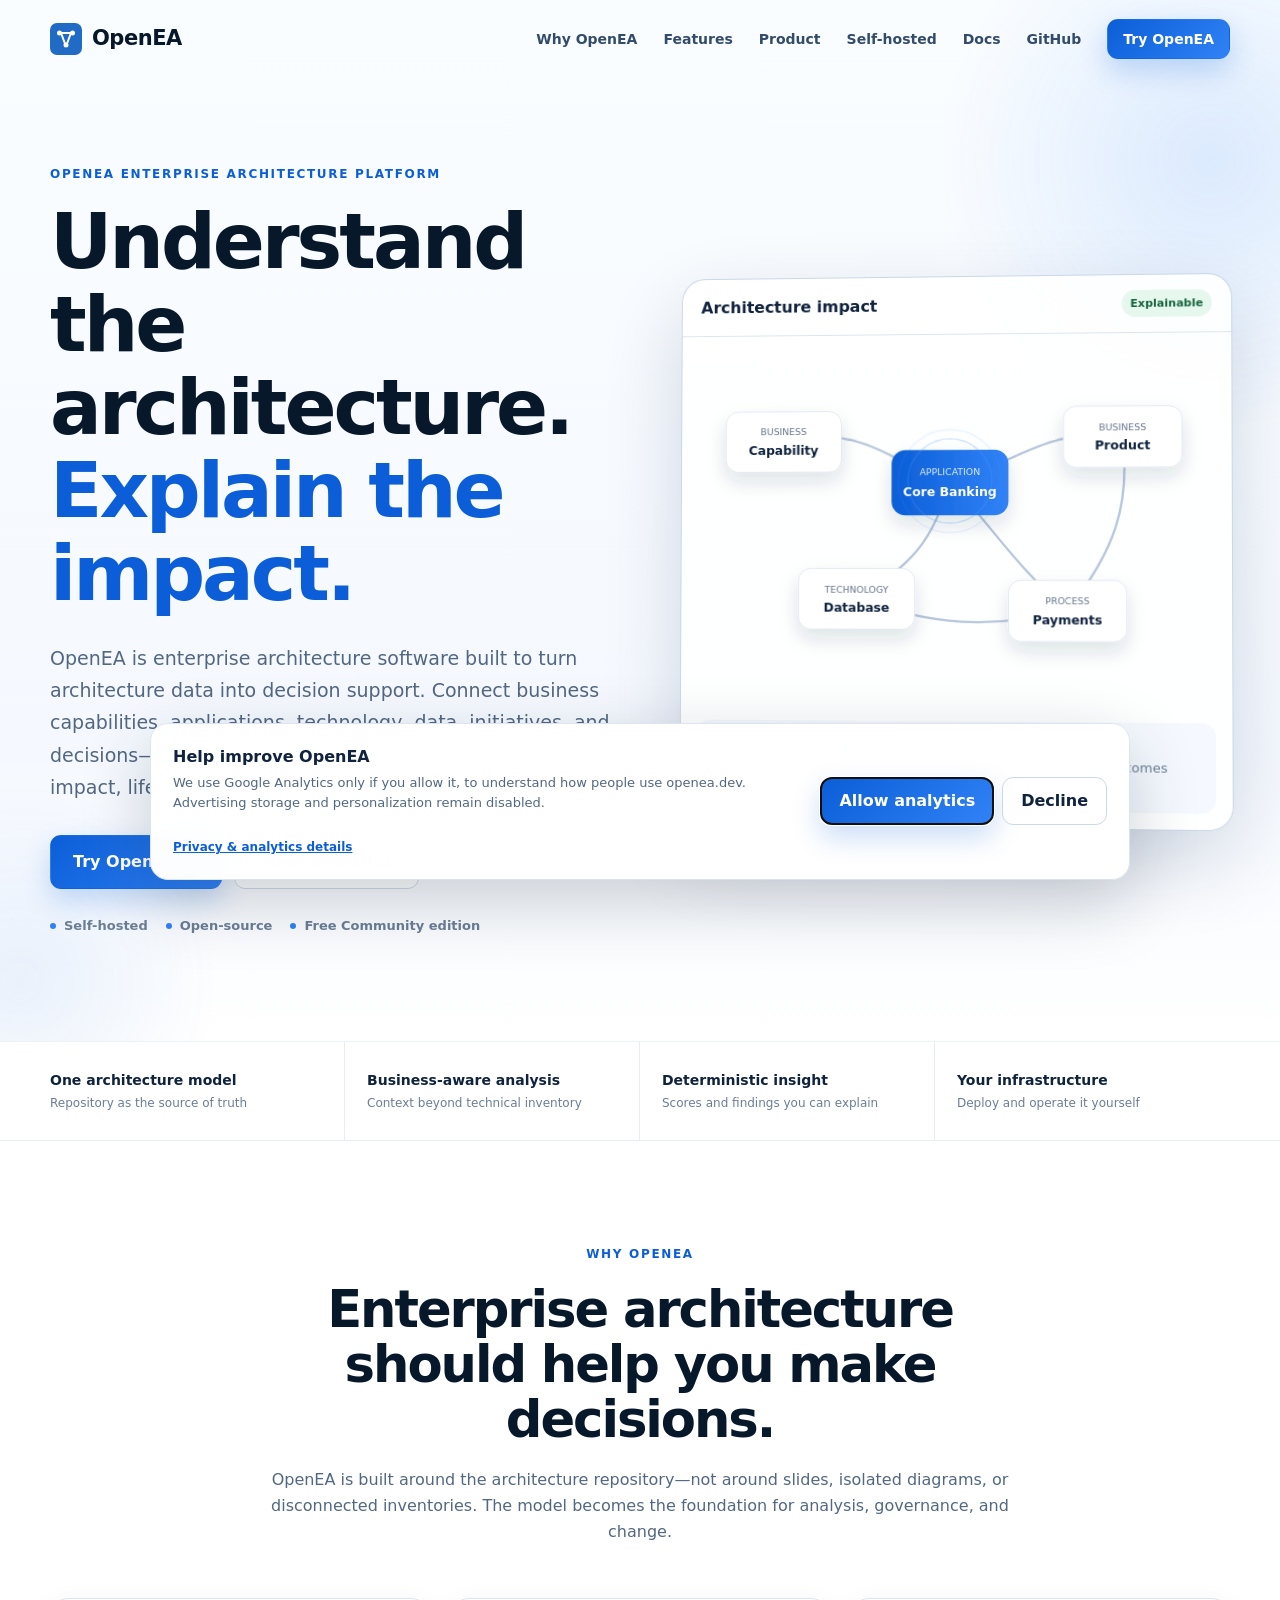
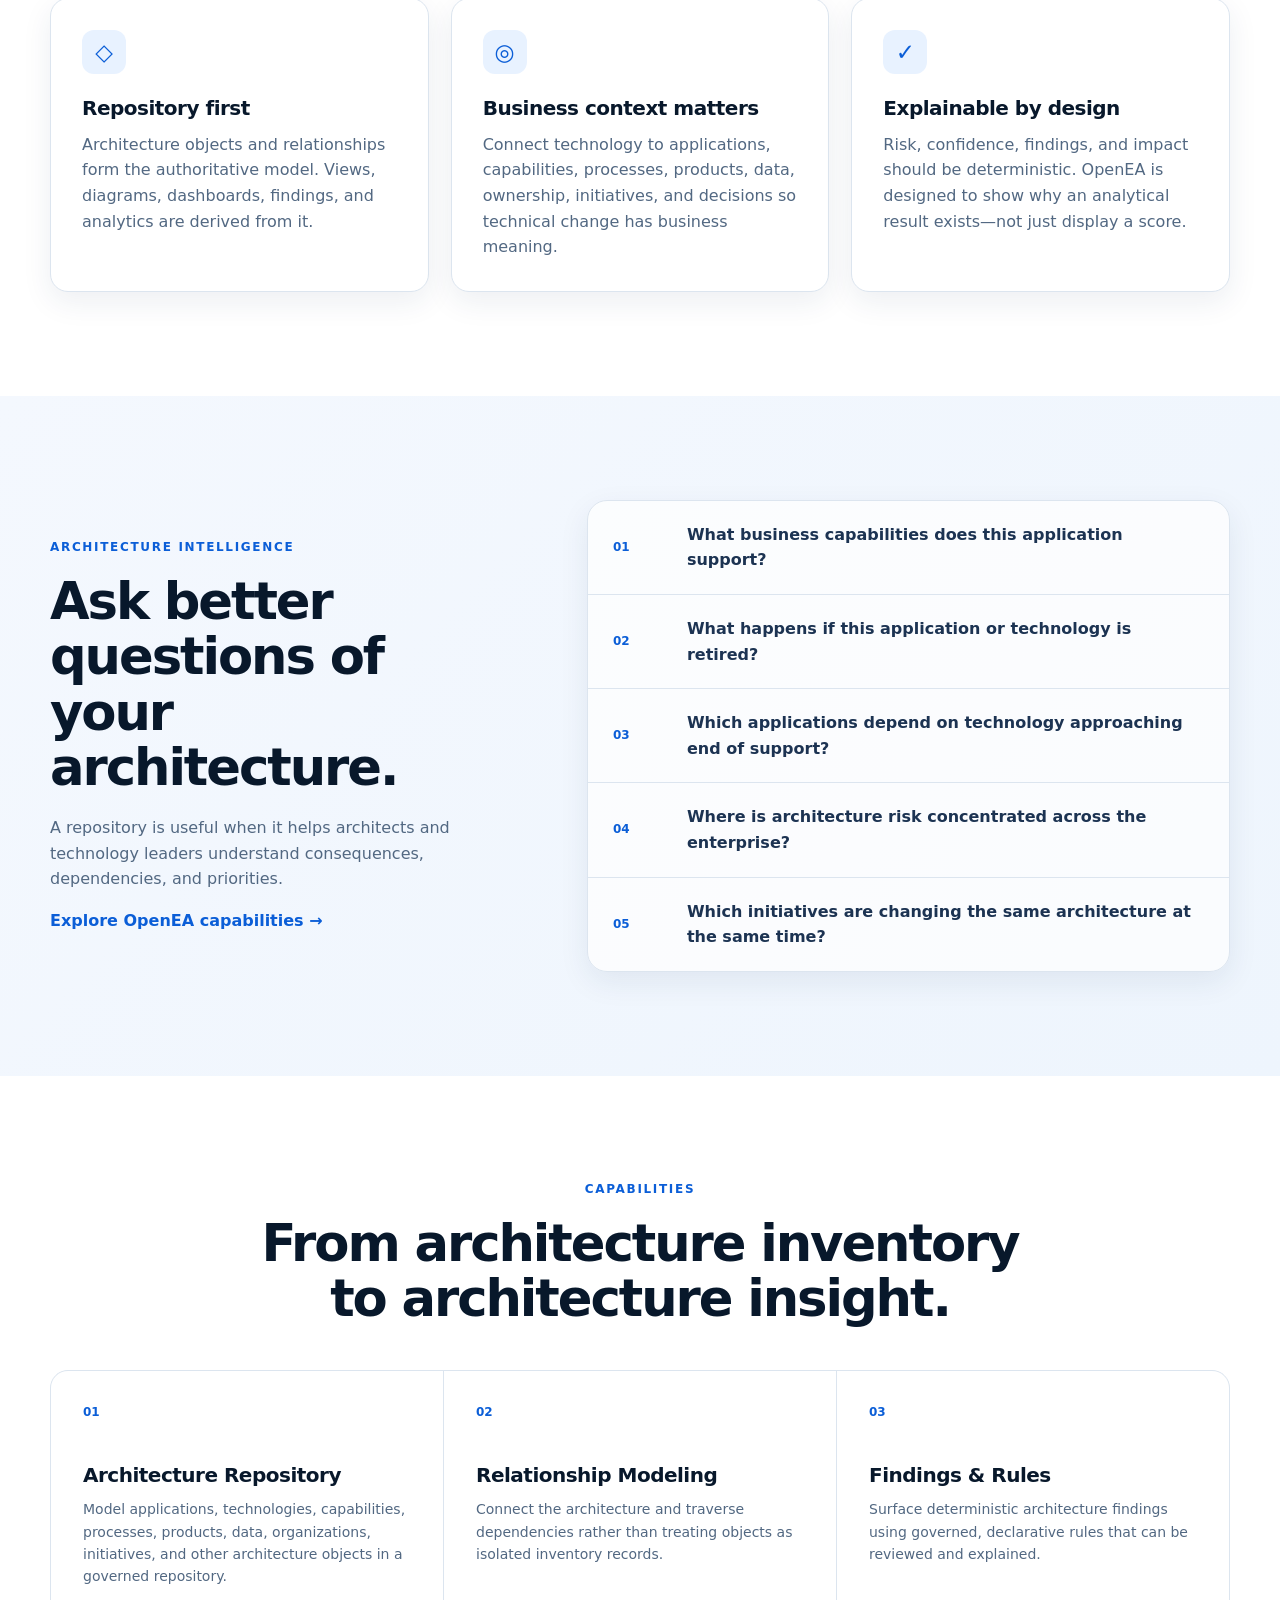
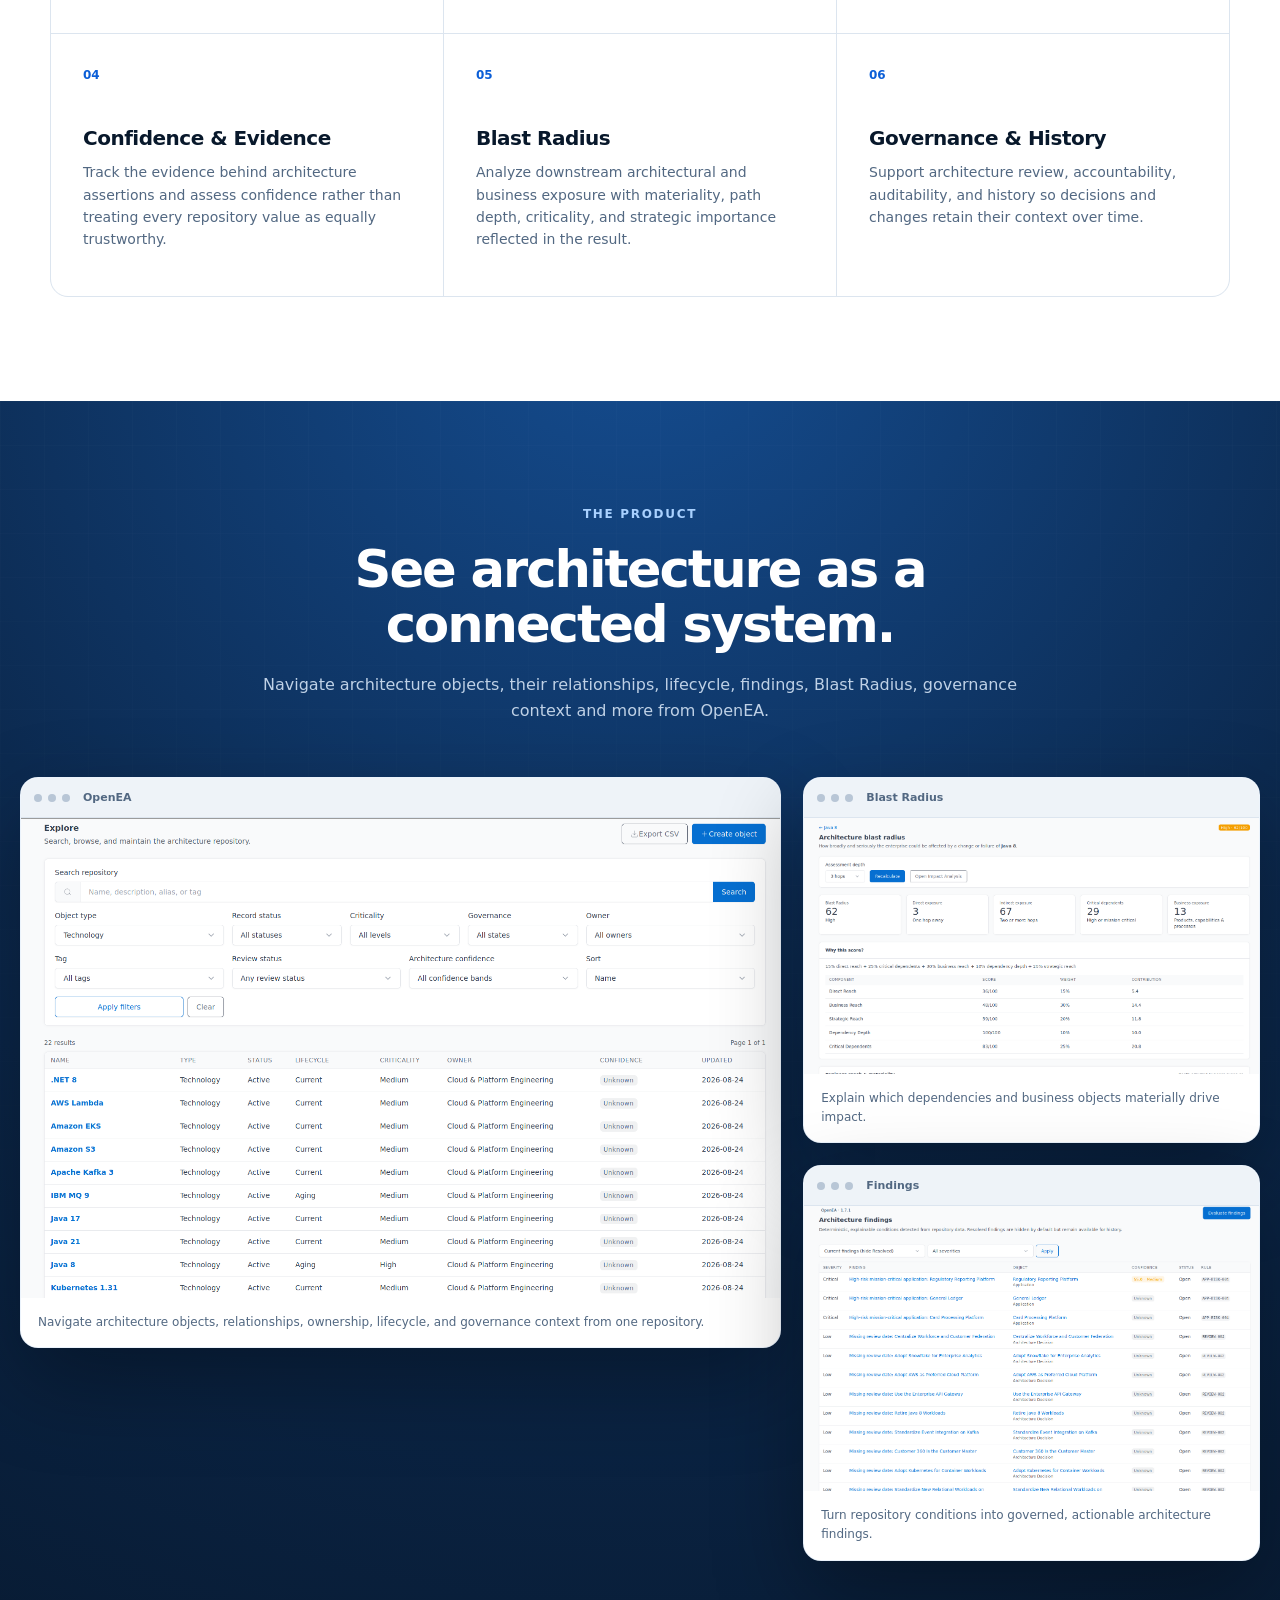
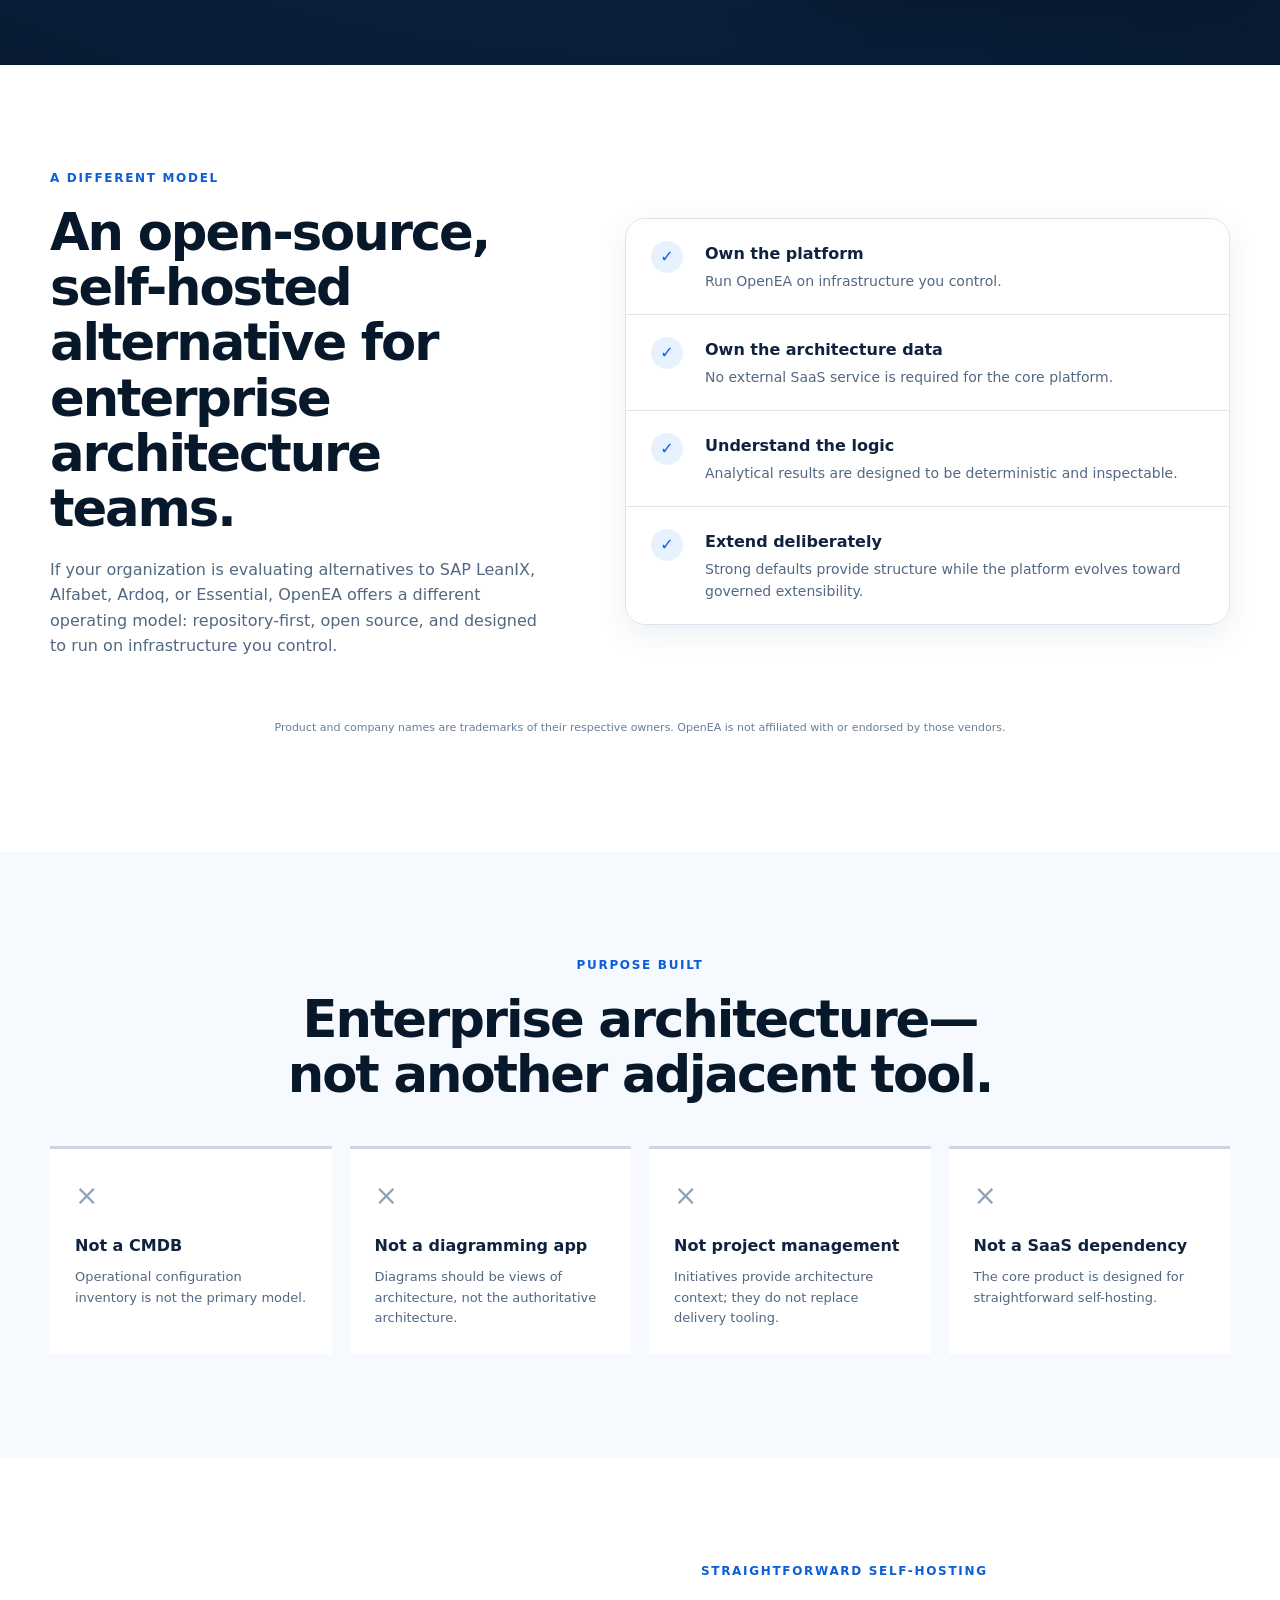
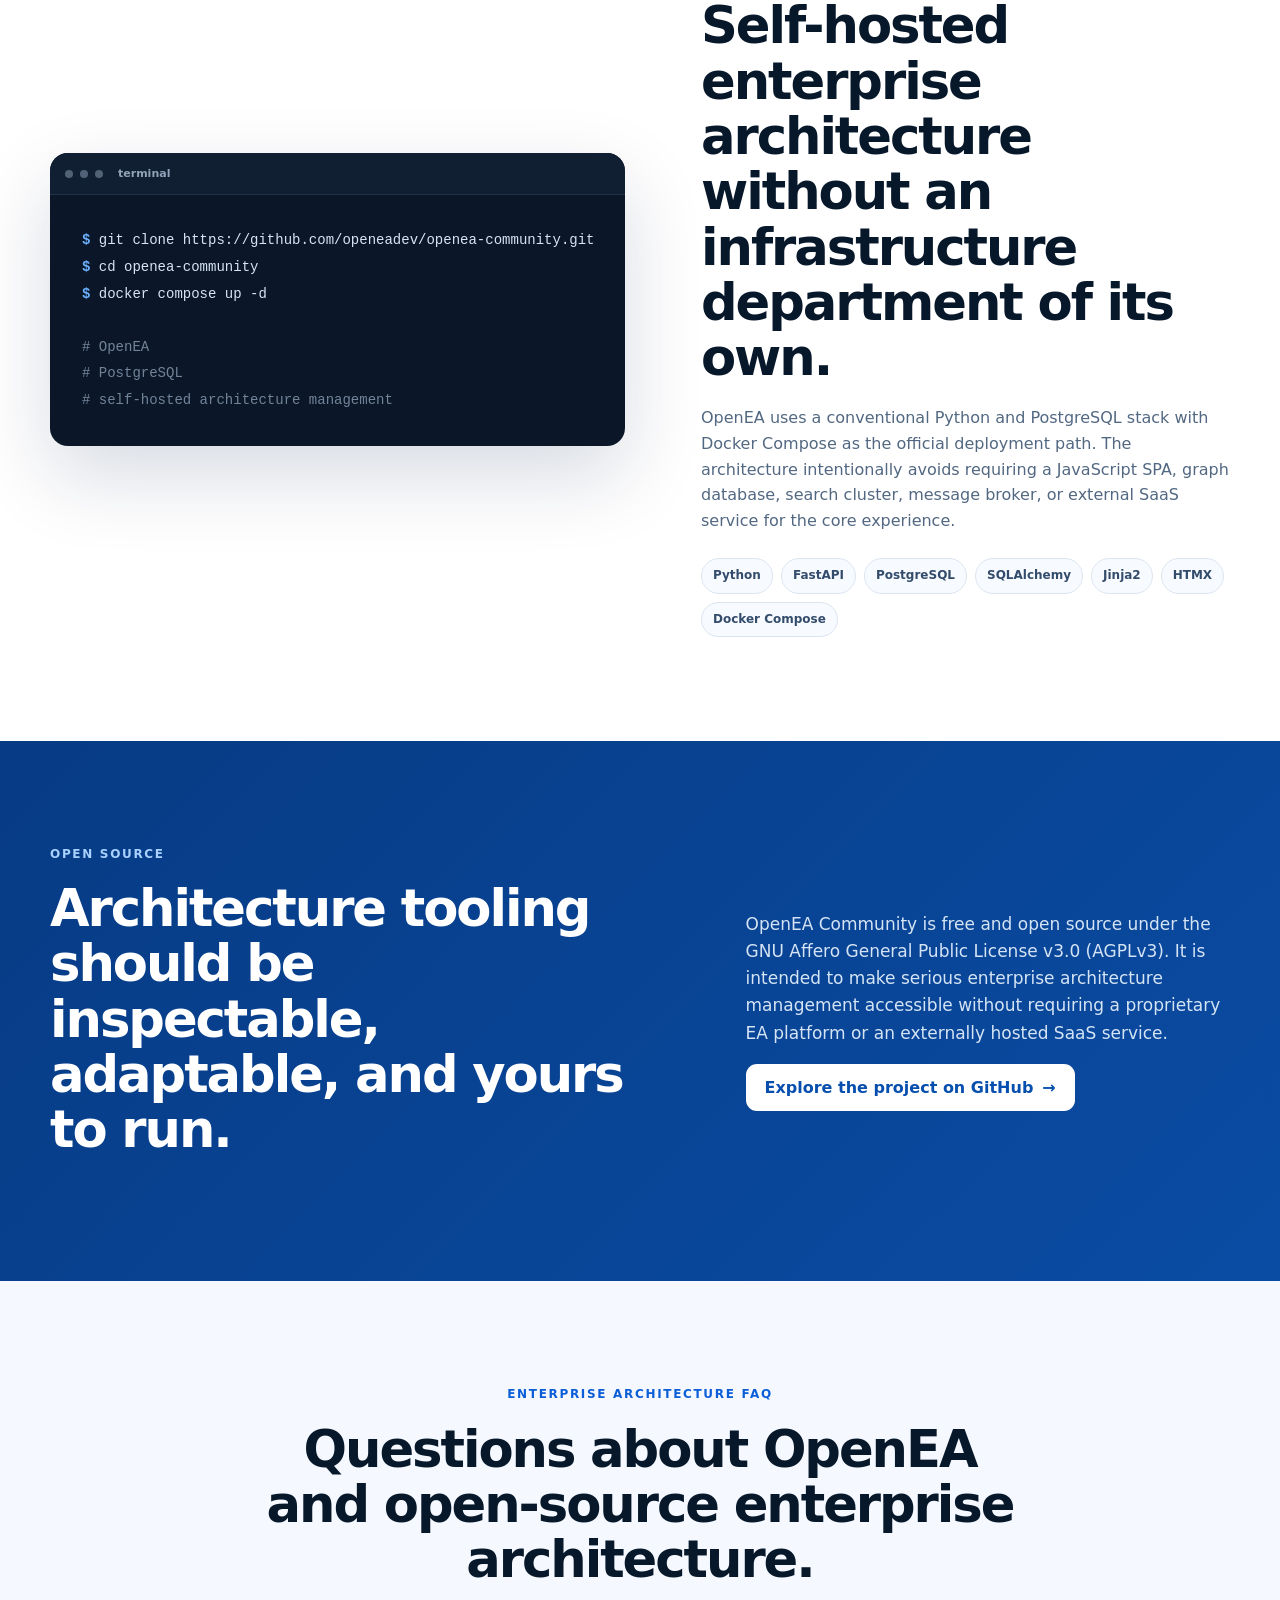
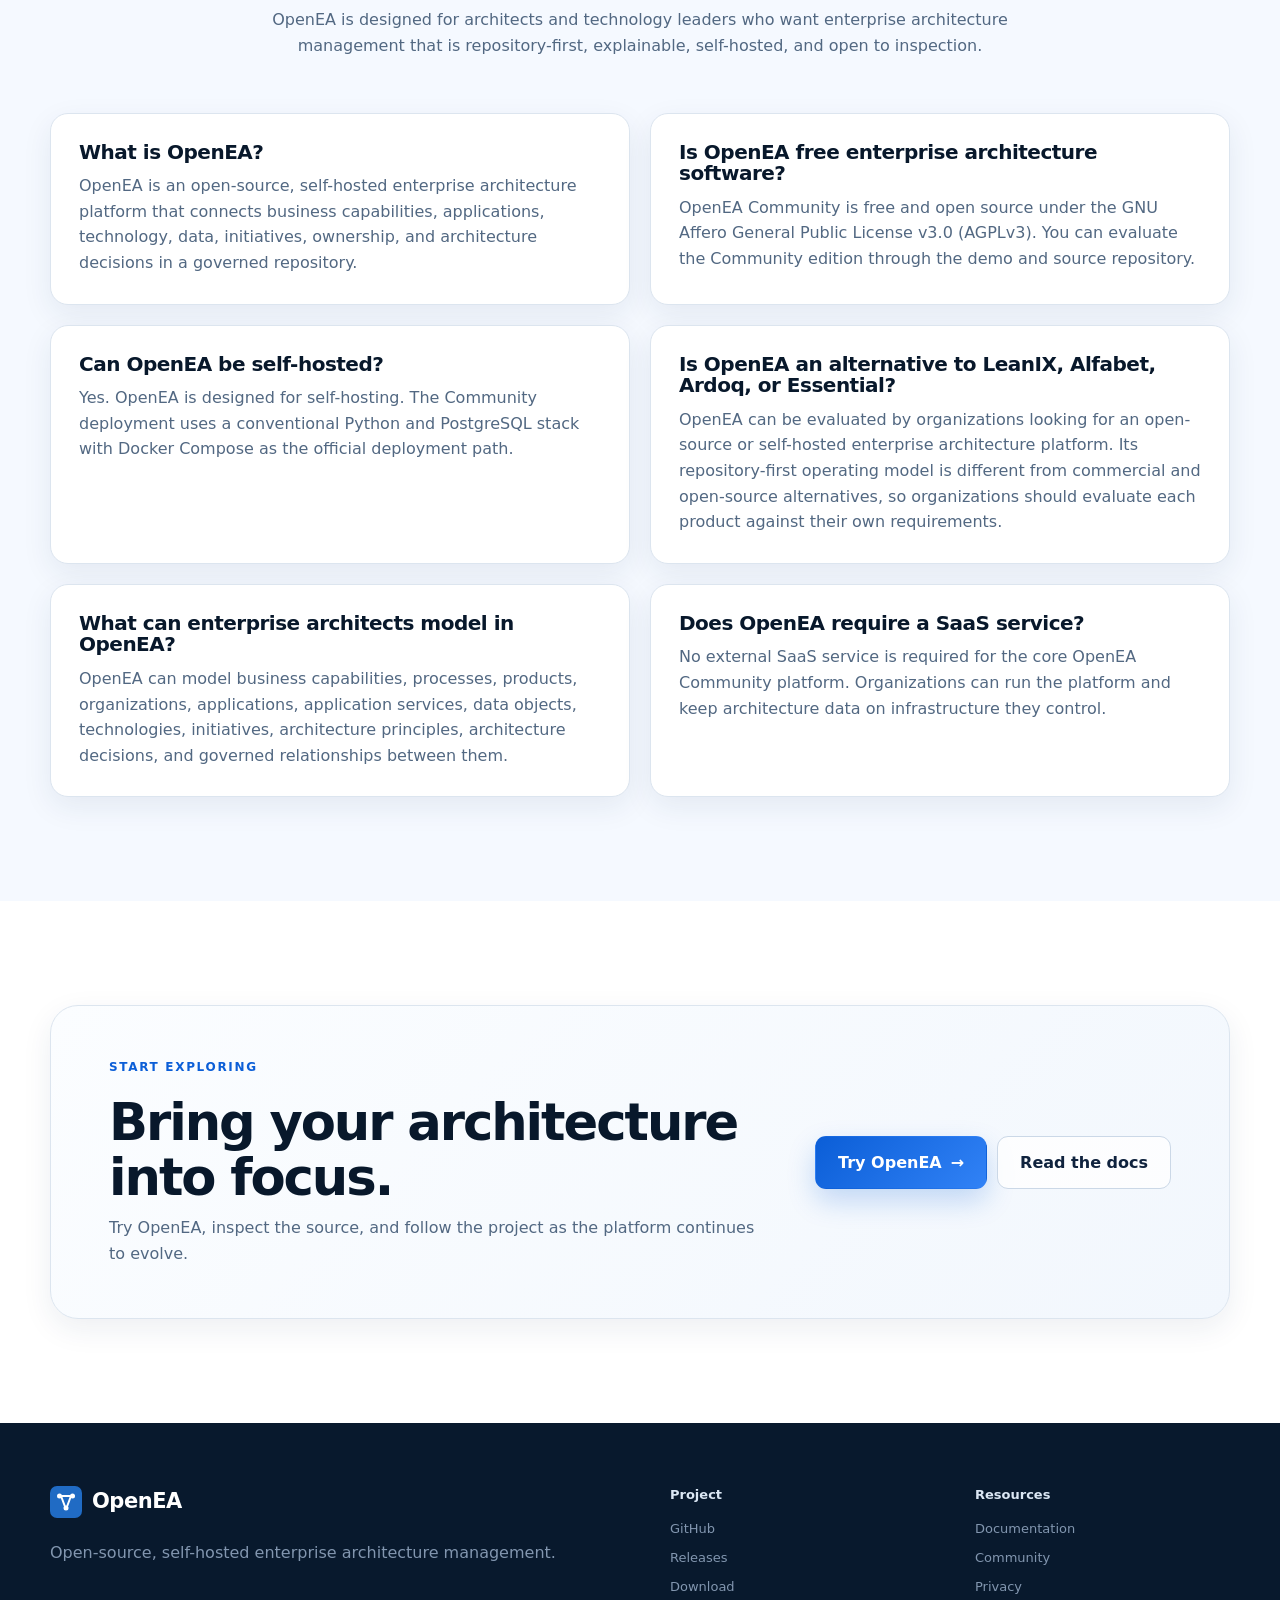
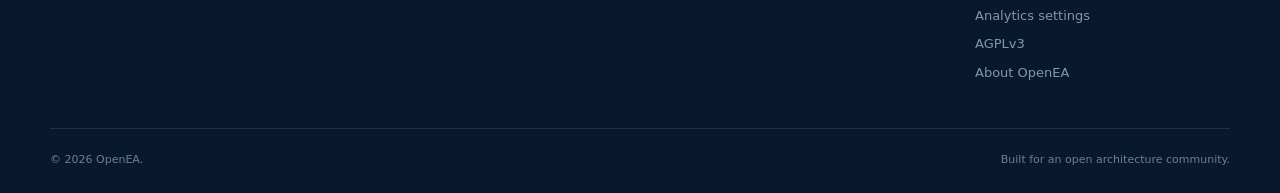
==== commit ce763e68: "v0.0.13 - added about page and resource links" ====
--- a/index.html
+++ b/index.html
@@ -229,11 +229,14 @@
         <div class="hero-copy">
           <div class="eyebrow">OpenEA enterprise architecture platform</div>
           <h1>Understand the architecture.<br><span>Explain the impact.</span></h1>
-          <p class="hero-lede">OpenEA is enterprise architecture software built to turn architecture data into decision support. Connect business capabilities, applications, technology, data, initiatives, and decisions—then understand dependencies, business impact, lifecycle risk, and change.</p>
+          <p class="hero-lede">OpenEA is enterprise architecture software built to turn architecture data into decision
+            support. Connect business capabilities, applications, technology, data, initiatives, and decisions—then
+            understand dependencies, business impact, lifecycle risk, and change.</p>
           <div class="hero-actions">
             <a class="button button-primary button-large" href="/try/" data-try-link>Try OpenEA <span
                 aria-hidden="true">→</span></a>
-            <a class="button button-secondary button-large" href="https://github.com/openeadev/openea-community" data-github-link>View on GitHub</a>
+            <a class="button button-secondary button-large" href="https://github.com/openeadev/openea-community"
+              data-github-link>View on GitHub</a>
           </div>
           <div class="hero-meta" aria-label="OpenEA highlights">
             <span>Self-hosted</span>
@@ -430,8 +433,9 @@
         <div class="section-heading centered product-heading">
           <div class="eyebrow eyebrow-light">The product</div>
           <h2>See architecture as a connected system.</h2>
-          <p>Navigate architecture objects, their relationships, lifecycle, findings, Blast Radius, governance context and more
-             from OpenEA.
+          <p>Navigate architecture objects, their relationships, lifecycle, findings, Blast Radius, governance context
+            and more
+            from OpenEA.
           </p>
         </div>
 
@@ -442,7 +446,8 @@
               <!-- <div class="placeholder-kicker">PRODUCT SCREENSHOT</div>
               <div class="placeholder-title">Architecture repository / object detail</div>
               <div class="placeholder-path">assets/img/screenshots/repository.png</div> -->
-              <img src="assets/img/screenshots/repository.png" width="1481" height="935" alt="OpenEA enterprise architecture repository showing governed architecture records">
+              <img src="assets/img/screenshots/repository.png" width="1481" height="935"
+                alt="OpenEA enterprise architecture repository showing governed architecture records">
             </div>
             <figcaption>Navigate architecture objects, relationships, ownership, lifecycle, and governance context from
               one repository.</figcaption>
@@ -455,7 +460,8 @@
                 <!-- <div class="placeholder-kicker">PRODUCT SCREENSHOT</div>
                 <div class="placeholder-title">Blast Radius analysis</div>
                 <div class="placeholder-path">assets/img/screenshots/blast-radius.png</div> -->
-                <img src="assets/img/screenshots/blast-radius.png" width="1487" height="835" alt="OpenEA blast radius analysis showing enterprise architecture dependencies and impact">
+                <img src="assets/img/screenshots/blast-radius.png" width="1487" height="835"
+                  alt="OpenEA blast radius analysis showing enterprise architecture dependencies and impact">
               </div>
               <figcaption>Explain which dependencies and business objects materially drive impact.</figcaption>
             </figure>
@@ -465,7 +471,8 @@
                 <!-- <div class="placeholder-kicker">PRODUCT SCREENSHOT</div>
                 <div class="placeholder-title">Architecture findings</div>
                 <div class="placeholder-path">assets/img/screenshots/findings.png</div> -->
-                <img src="assets/img/screenshots/findings.png" width="1485" height="931" alt="OpenEA architecture findings view showing governed and explainable findings">
+                <img src="assets/img/screenshots/findings.png" width="1485" height="931"
+                  alt="OpenEA architecture findings view showing governed and explainable findings">
               </div>
               <figcaption>Turn repository conditions into governed, actionable architecture findings.</figcaption>
             </figure>
@@ -479,7 +486,9 @@
         <div class="section-heading">
           <div class="eyebrow">A different model</div>
           <h2>An open-source, self-hosted alternative for enterprise architecture teams.</h2>
-          <p>If your organization is evaluating alternatives to SAP LeanIX, Alfabet, Ardoq, or Essential, OpenEA offers a different operating model: repository-first, open source, and designed to run on infrastructure you control.</p>
+          <p>If your organization is evaluating alternatives to SAP LeanIX, Alfabet, Ardoq, or Essential, OpenEA offers
+            a different operating model: repository-first, open source, and designed to run on infrastructure you
+            control.</p>
         </div>
         <div class="comparison-card">
           <div class="comparison-row"><span class="check" aria-hidden="true">✓</span>
@@ -564,9 +573,11 @@
           <h2>Architecture tooling should be inspectable, adaptable, and yours to run.</h2>
         </div>
         <div class="open-source-copy">
-          <p>OpenEA Community is free and open source under the GNU Affero General Public License v3.0 (AGPLv3). It is intended to make serious enterprise architecture management accessible without requiring a proprietary EA platform or an externally hosted SaaS service.</p>
-          <a class="button button-light" href="https://github.com/openeadev/openea-community" data-github-link>Explore the project on GitHub <span
-              aria-hidden="true">→</span></a>
+          <p>OpenEA Community is free and open source under the GNU Affero General Public License v3.0 (AGPLv3). It is
+            intended to make serious enterprise architecture management accessible without requiring a proprietary EA
+            platform or an externally hosted SaaS service.</p>
+          <a class="button button-light" href="https://github.com/openeadev/openea-community" data-github-link>Explore
+            the project on GitHub <span aria-hidden="true">→</span></a>
         </div>
       </div>
     </section>
@@ -577,40 +588,49 @@
         <div class="section-heading centered">
           <div class="eyebrow">Enterprise architecture FAQ</div>
           <h2>Questions about OpenEA and open-source enterprise architecture.</h2>
-          <p>OpenEA is designed for architects and technology leaders who want enterprise architecture management that is
+          <p>OpenEA is designed for architects and technology leaders who want enterprise architecture management that
+            is
             repository-first, explainable, self-hosted, and open to inspection.</p>
         </div>
         <div class="faq-grid">
           <article class="faq-card">
             <h3>What is OpenEA?</h3>
-            <p>OpenEA is an open-source, self-hosted enterprise architecture platform that connects business capabilities,
-              applications, technology, data, initiatives, ownership, and architecture decisions in a governed repository.</p>
+            <p>OpenEA is an open-source, self-hosted enterprise architecture platform that connects business
+              capabilities,
+              applications, technology, data, initiatives, ownership, and architecture decisions in a governed
+              repository.</p>
           </article>
           <article class="faq-card">
             <h3>Is OpenEA free enterprise architecture software?</h3>
-            <p>OpenEA Community is free and open source under the GNU Affero General Public License v3.0 (AGPLv3). You can
+            <p>OpenEA Community is free and open source under the GNU Affero General Public License v3.0 (AGPLv3). You
+              can
               evaluate the Community edition through the demo and source repository.</p>
           </article>
           <article class="faq-card">
             <h3>Can OpenEA be self-hosted?</h3>
-            <p>Yes. OpenEA is designed for self-hosting. The Community deployment uses a conventional Python and PostgreSQL
+            <p>Yes. OpenEA is designed for self-hosting. The Community deployment uses a conventional Python and
+              PostgreSQL
               stack with Docker Compose as the official deployment path.</p>
           </article>
           <article class="faq-card">
             <h3>Is OpenEA an alternative to LeanIX, Alfabet, Ardoq, or Essential?</h3>
-            <p>OpenEA can be evaluated by organizations looking for an open-source or self-hosted enterprise architecture
-              platform. Its repository-first operating model is different from commercial and open-source alternatives, so
+            <p>OpenEA can be evaluated by organizations looking for an open-source or self-hosted enterprise
+              architecture
+              platform. Its repository-first operating model is different from commercial and open-source alternatives,
+              so
               organizations should evaluate each product against their own requirements.</p>
           </article>
           <article class="faq-card">
             <h3>What can enterprise architects model in OpenEA?</h3>
-            <p>OpenEA can model business capabilities, processes, products, organizations, applications, application services,
+            <p>OpenEA can model business capabilities, processes, products, organizations, applications, application
+              services,
               data objects, technologies, initiatives, architecture principles, architecture decisions, and governed
               relationships between them.</p>
           </article>
           <article class="faq-card">
             <h3>Does OpenEA require a SaaS service?</h3>
-            <p>No external SaaS service is required for the core OpenEA Community platform. Organizations can run the platform
+            <p>No external SaaS service is required for the core OpenEA Community platform. Organizations can run the
+              platform
               and keep architecture data on infrastructure they control.</p>
           </article>
         </div>
@@ -627,7 +647,8 @@
         <div class="final-cta-actions">
           <a class="button button-primary button-large" href="/try/" data-try-link>Try OpenEA <span
               aria-hidden="true">→</span></a>
-          <a class="button button-secondary button-large" href="https://docs.openea.dev/" target="_blank" rel="noopener noreferrer">Read the docs</a>
+          <a class="button button-secondary button-large" href="https://docs.openea.dev/" target="_blank"
+            rel="noopener noreferrer">Read the docs</a>
         </div>
       </div>
     </section>
@@ -643,10 +664,21 @@
         <p>Open-source, self-hosted enterprise architecture management.</p>
       </div>
       <div class="footer-links">
-        <div><strong>Project</strong><a href="https://github.com/openeadev/openea-community" data-github-link>GitHub</a><a href="https://github.com/openeadev/openea-community/releases">Releases</a><a
+        <div><strong>Project</strong><a href="https://github.com/openeadev/openea-community"
+            data-github-link>GitHub</a><a href="https://github.com/openeadev/openea-community/releases">Releases</a><a
             href="download/">Download</a></div>
-        <div><strong>Resources</strong><a href="https://docs.openea.dev/" target="_blank" rel="noopener noreferrer">Documentation</a><a href="community/">Community</a><a href="privacy/">Privacy</a><button type="button" class="footer-preference-button" data-consent-settings>Analytics settings</button><a
-            href="https://www.gnu.org/licenses/agpl-3.0.html" rel="noopener">AGPLv3</a></div>
+        <div><strong>Resources</strong>
+          <a href="https://docs.openea.dev/" target="_blank"
+            rel="noopener noreferrer">Documentation</a>
+          <a href="community/">Community</a><a
+            href="privacy/">Privacy</a>
+          <button type="button" class="footer-preference-button"
+            data-consent-settings>Analytics settings</button>
+          <a href="https://www.gnu.org/licenses/agpl-3.0.html"
+            rel="noopener">AGPLv3</a>
+           <a href="about/">About OpenEA</a>
+          </div>
+         
       </div>
     </div>
     <div class="container footer-bottom"><span>© <span data-year></span> OpenEA.</span><span>Built for an open
--- a/assets/css/styles.css
+++ b/assets/css/styles.css
@@ -328,6 +328,21 @@
   text-decoration: underline;
   text-underline-offset: 3px;
 }
+
+.footer-links .footer-preference-button {
+  width: fit-content;
+  align-self: flex-start;
+  color: #8296af;
+  font-size: 13px;
+  line-height: 1.6;
+  text-align: left;
+  text-decoration: none;
+}
+.footer-links .footer-preference-button:hover,
+.footer-links .footer-preference-button:focus-visible {
+  color: #fff;
+}
+
 .footer-preference-button:hover,
 .subpage-preference-button:hover { color: #fff; }
 .subpage-footer { padding: 0 0 26px; color: var(--ink-500); font-size: 12px; text-align: center; }
